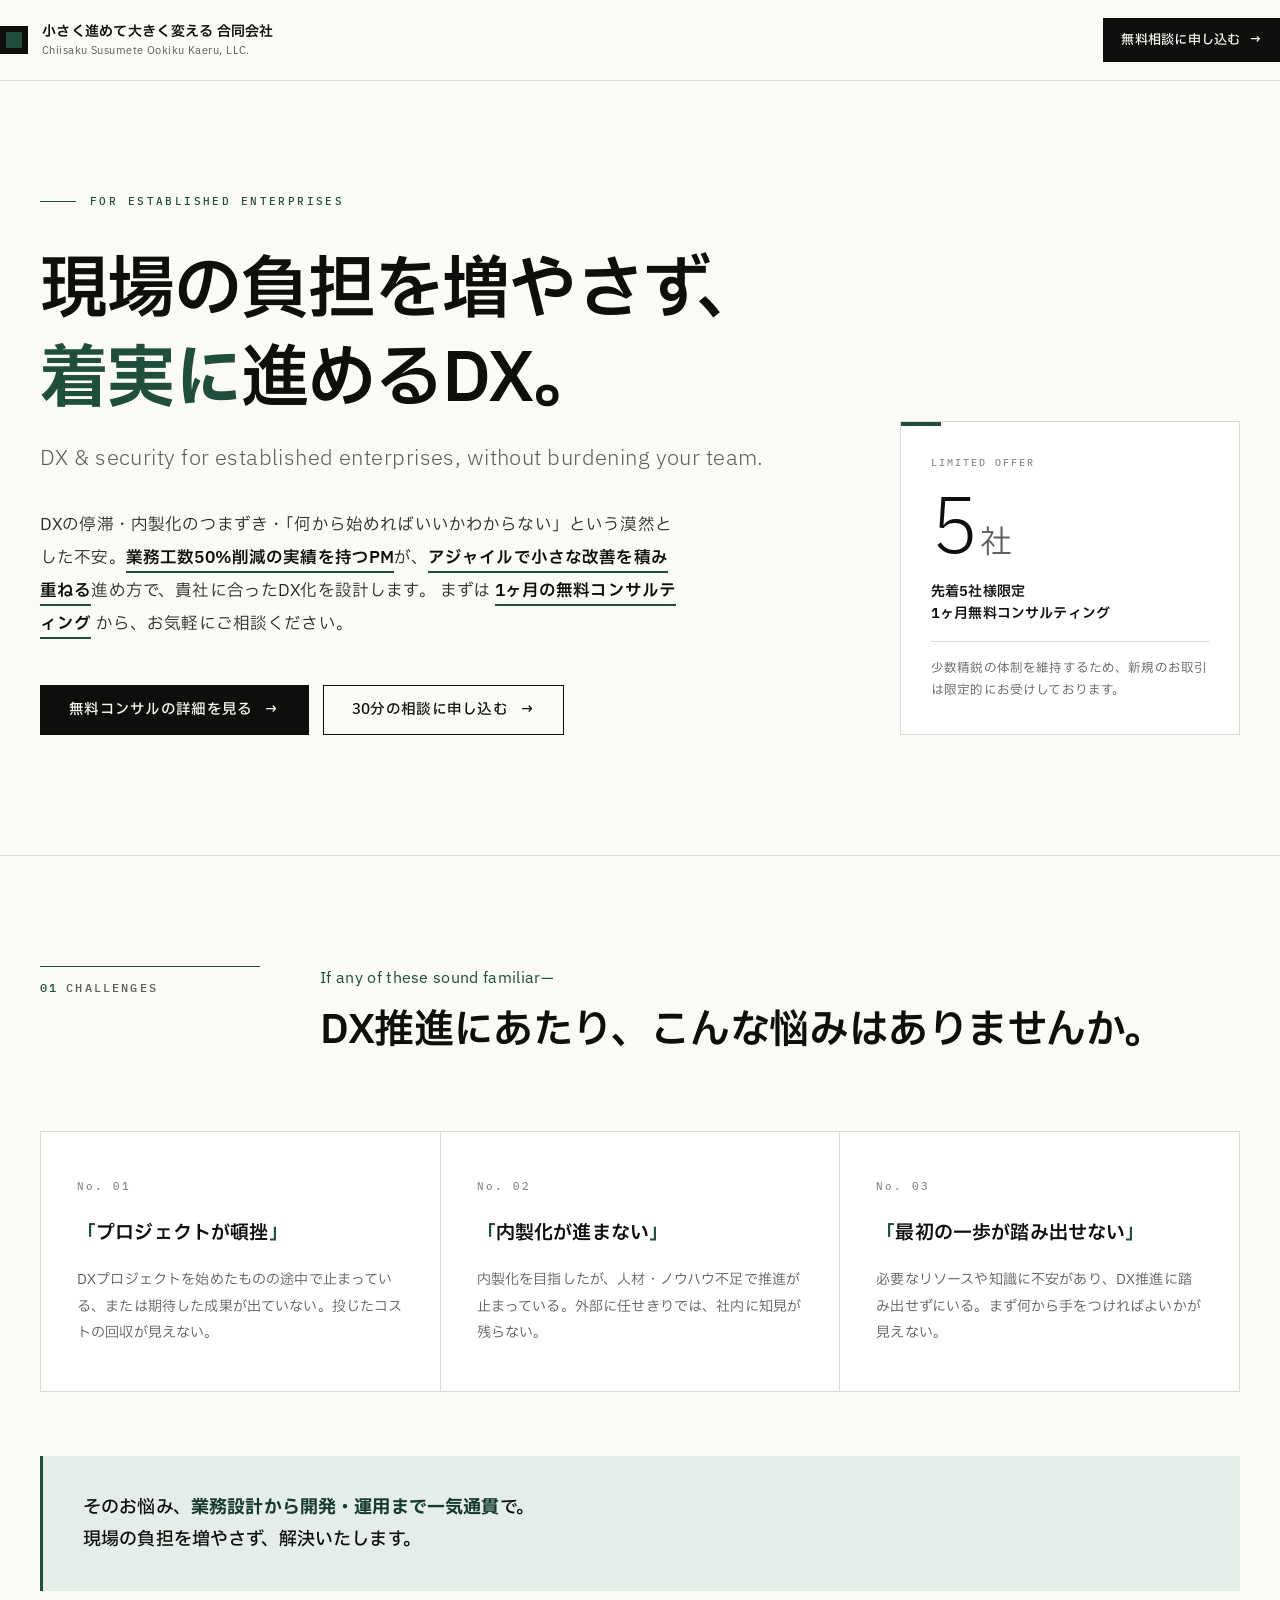
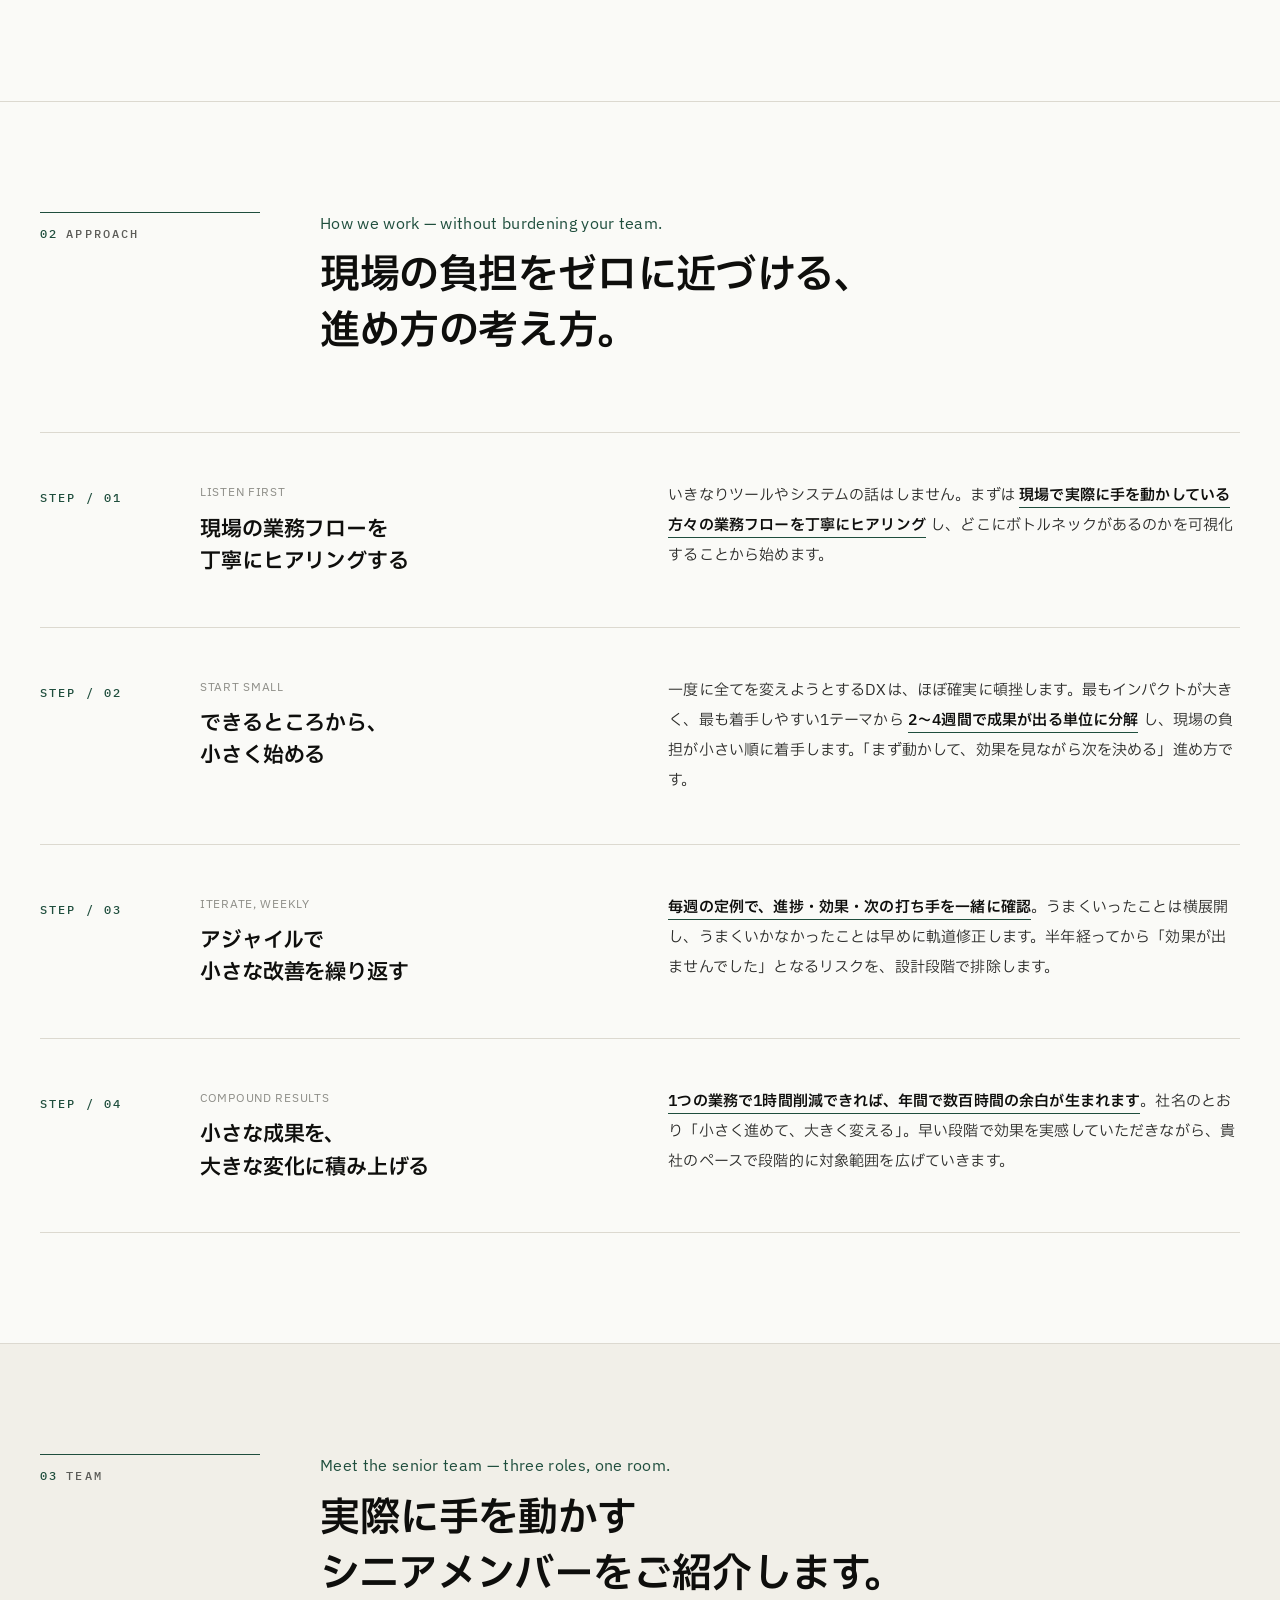
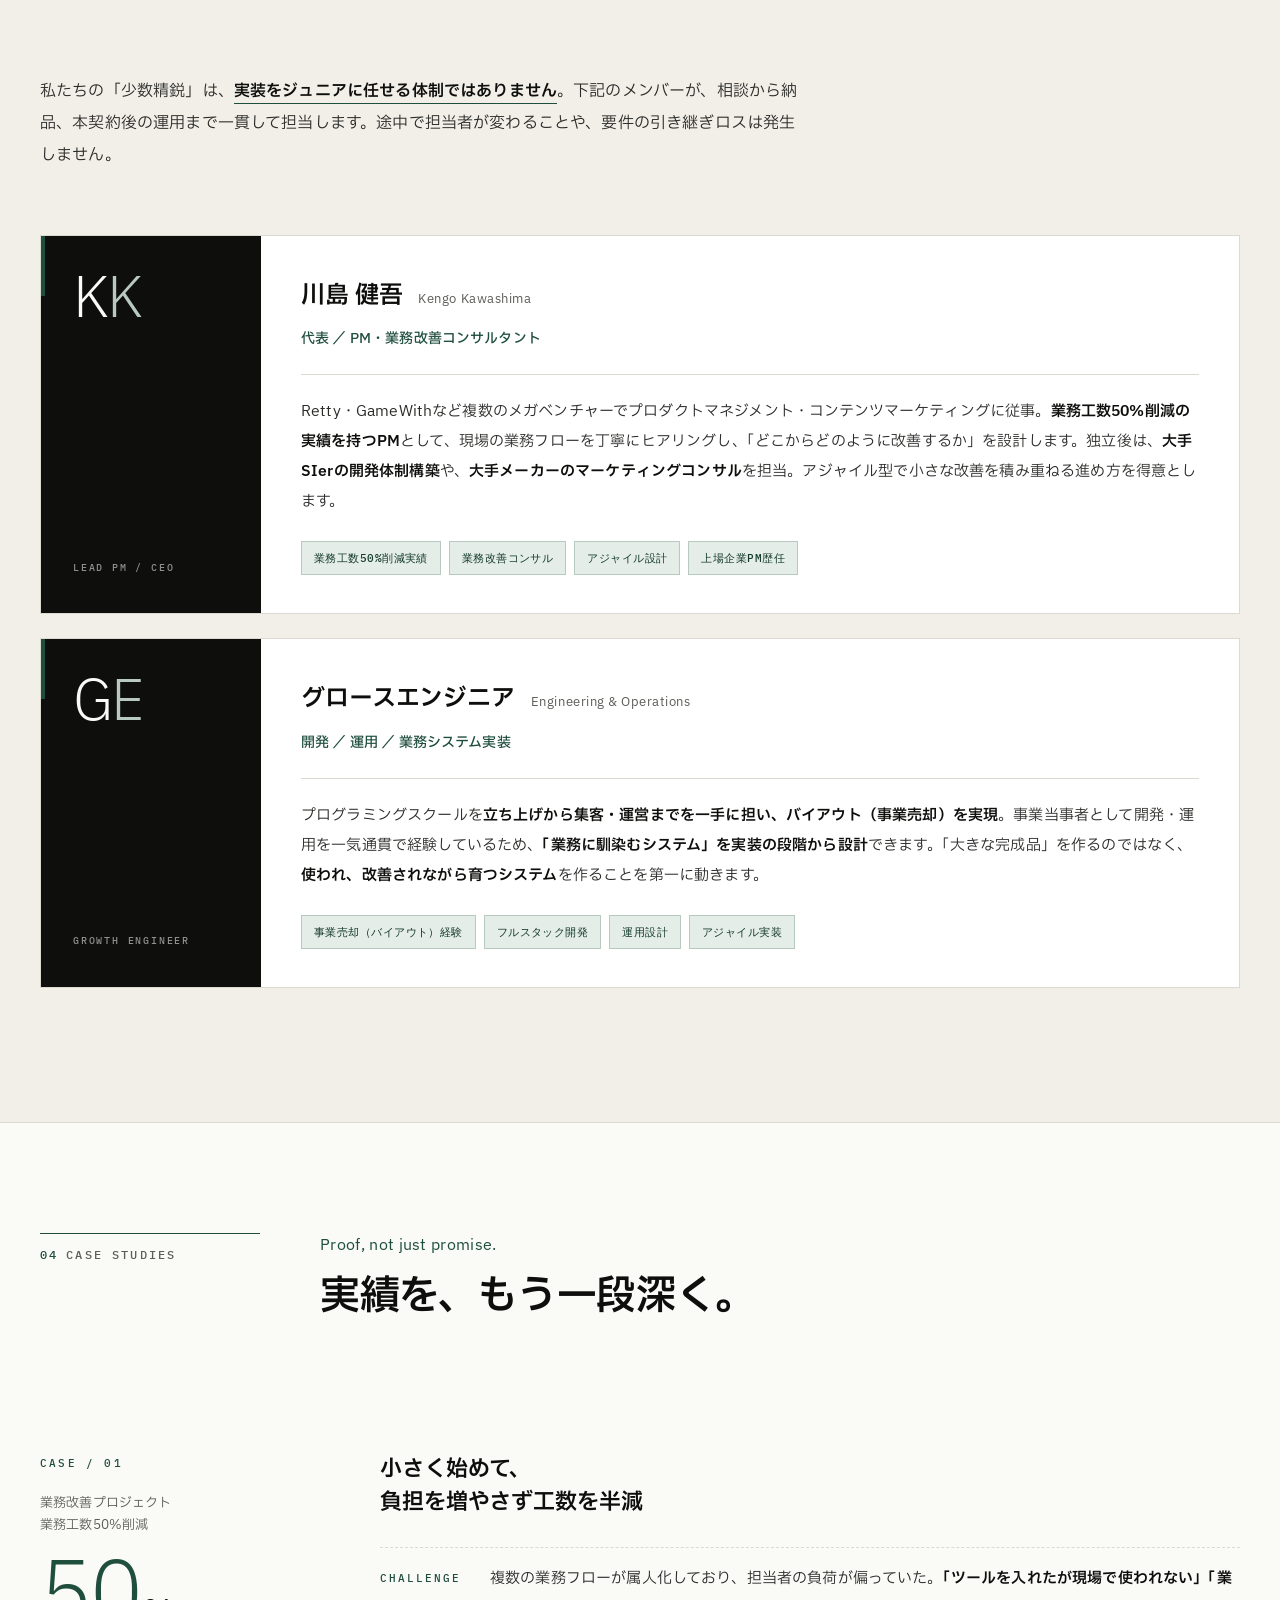
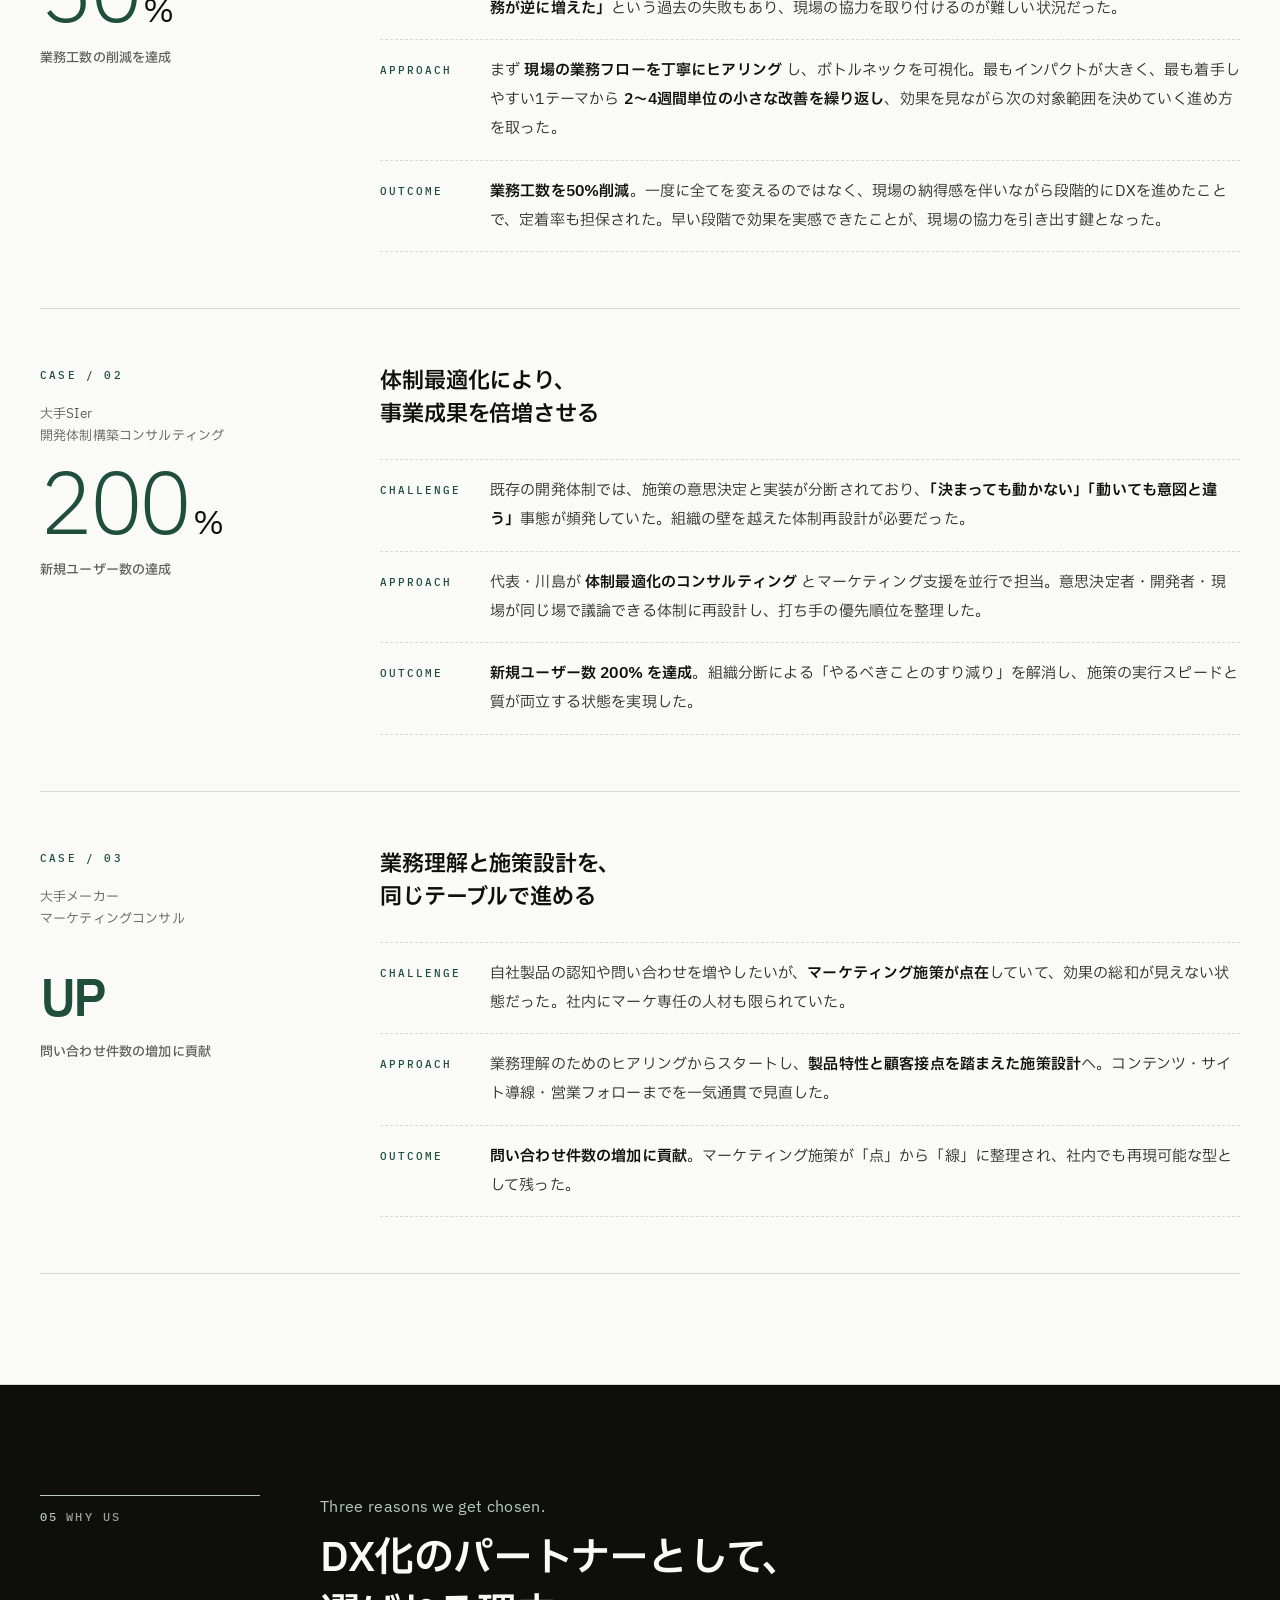
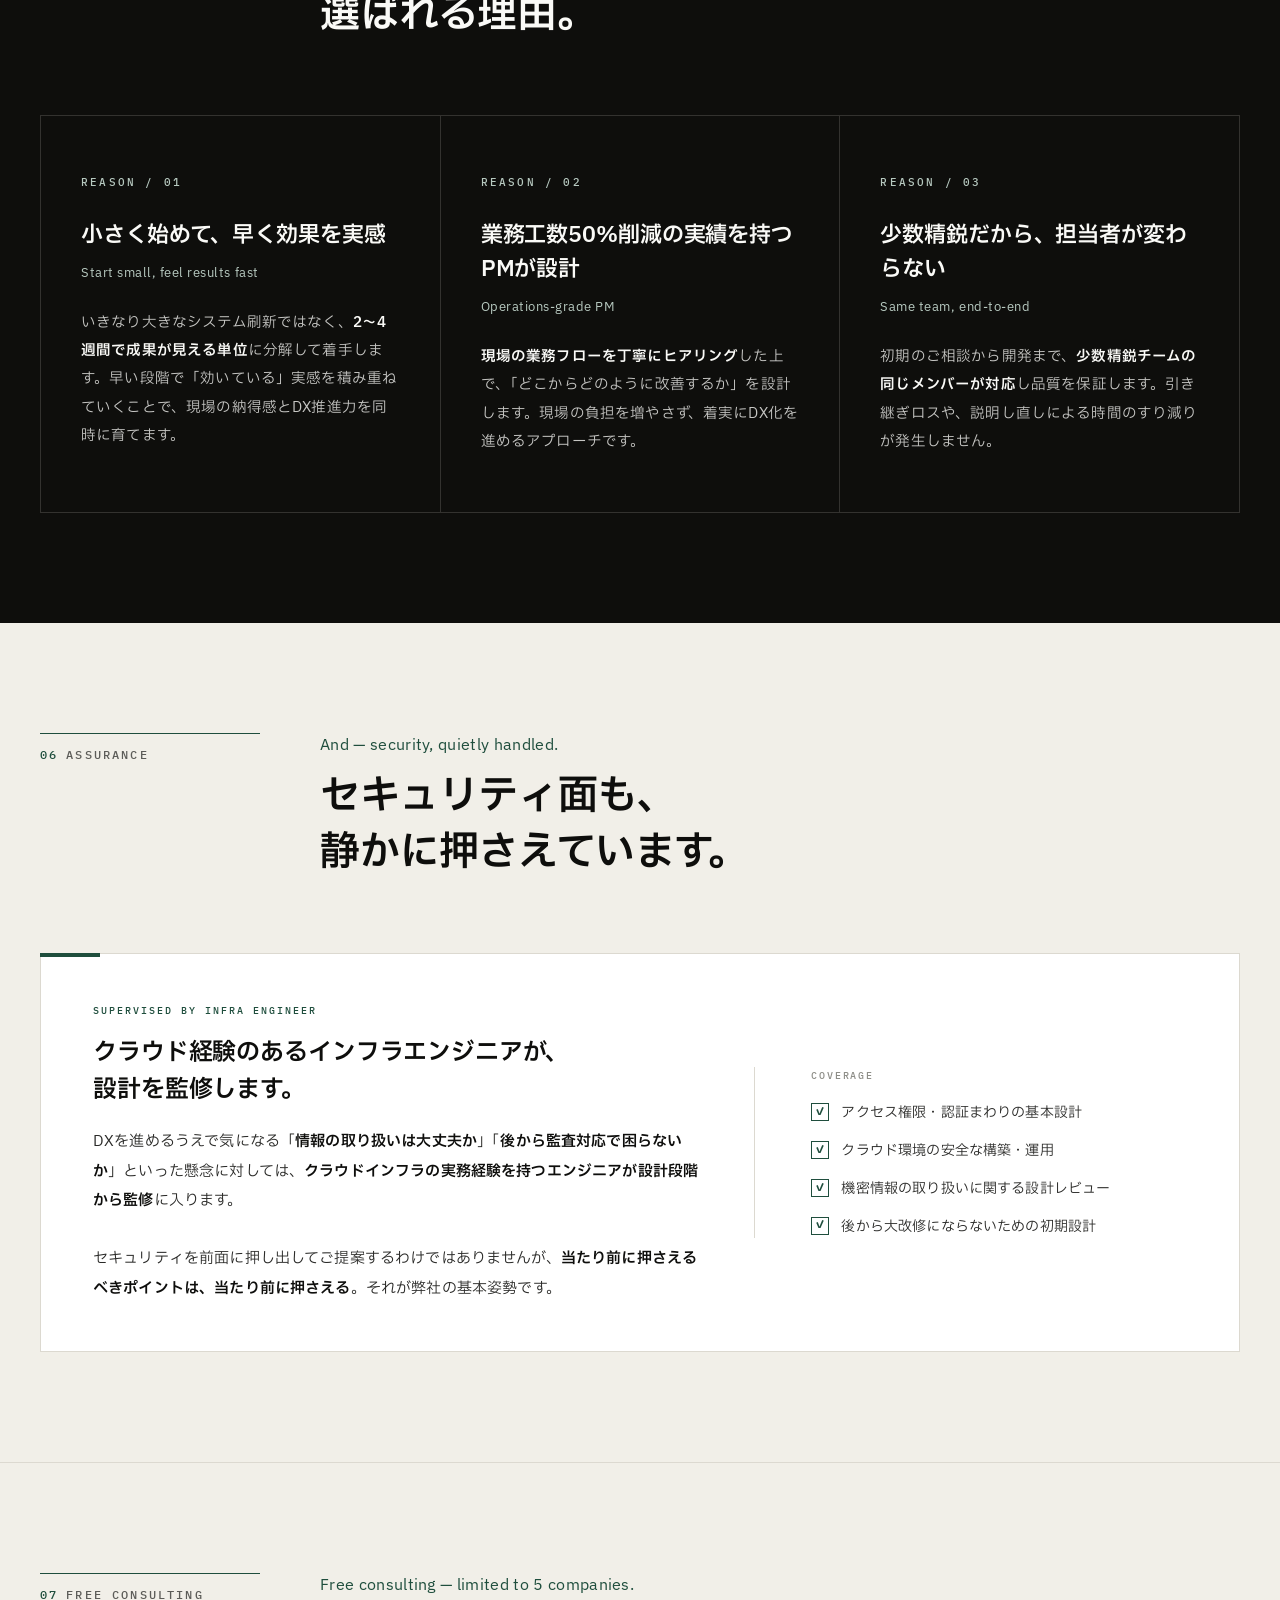
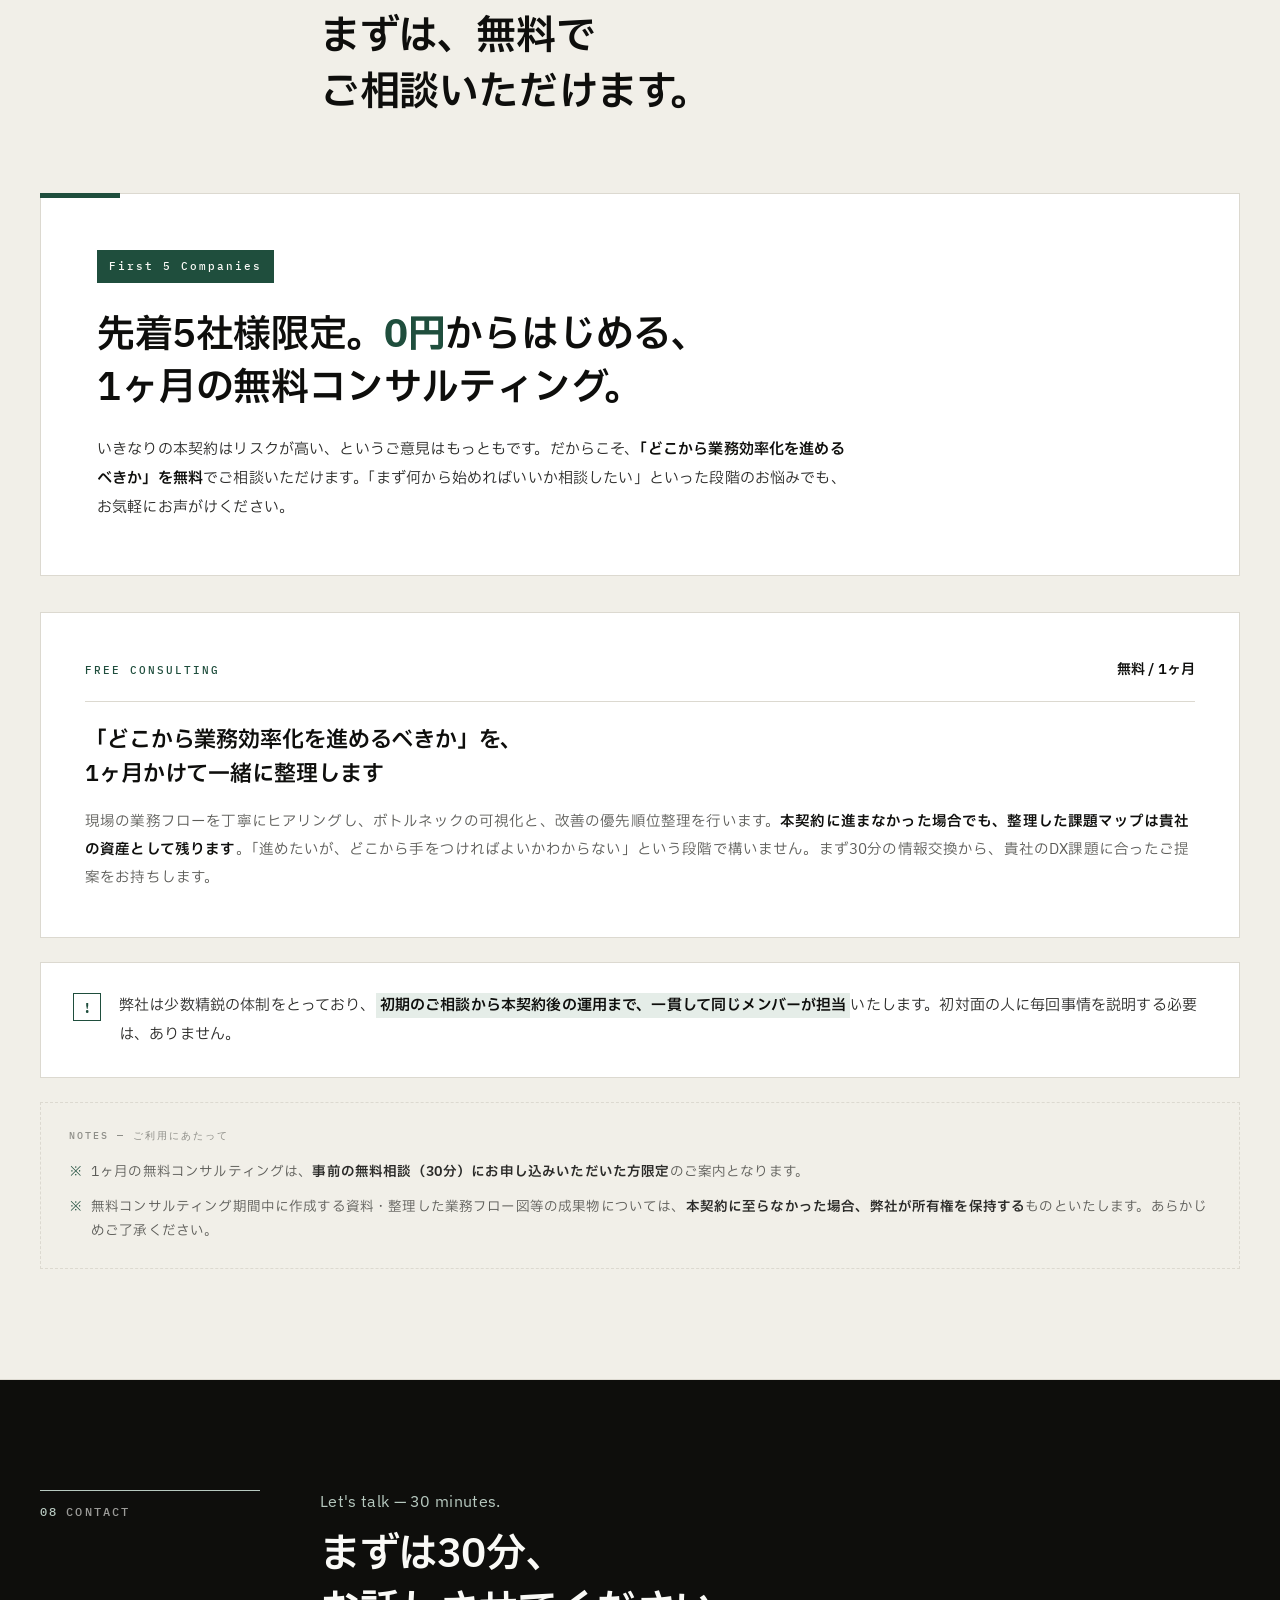
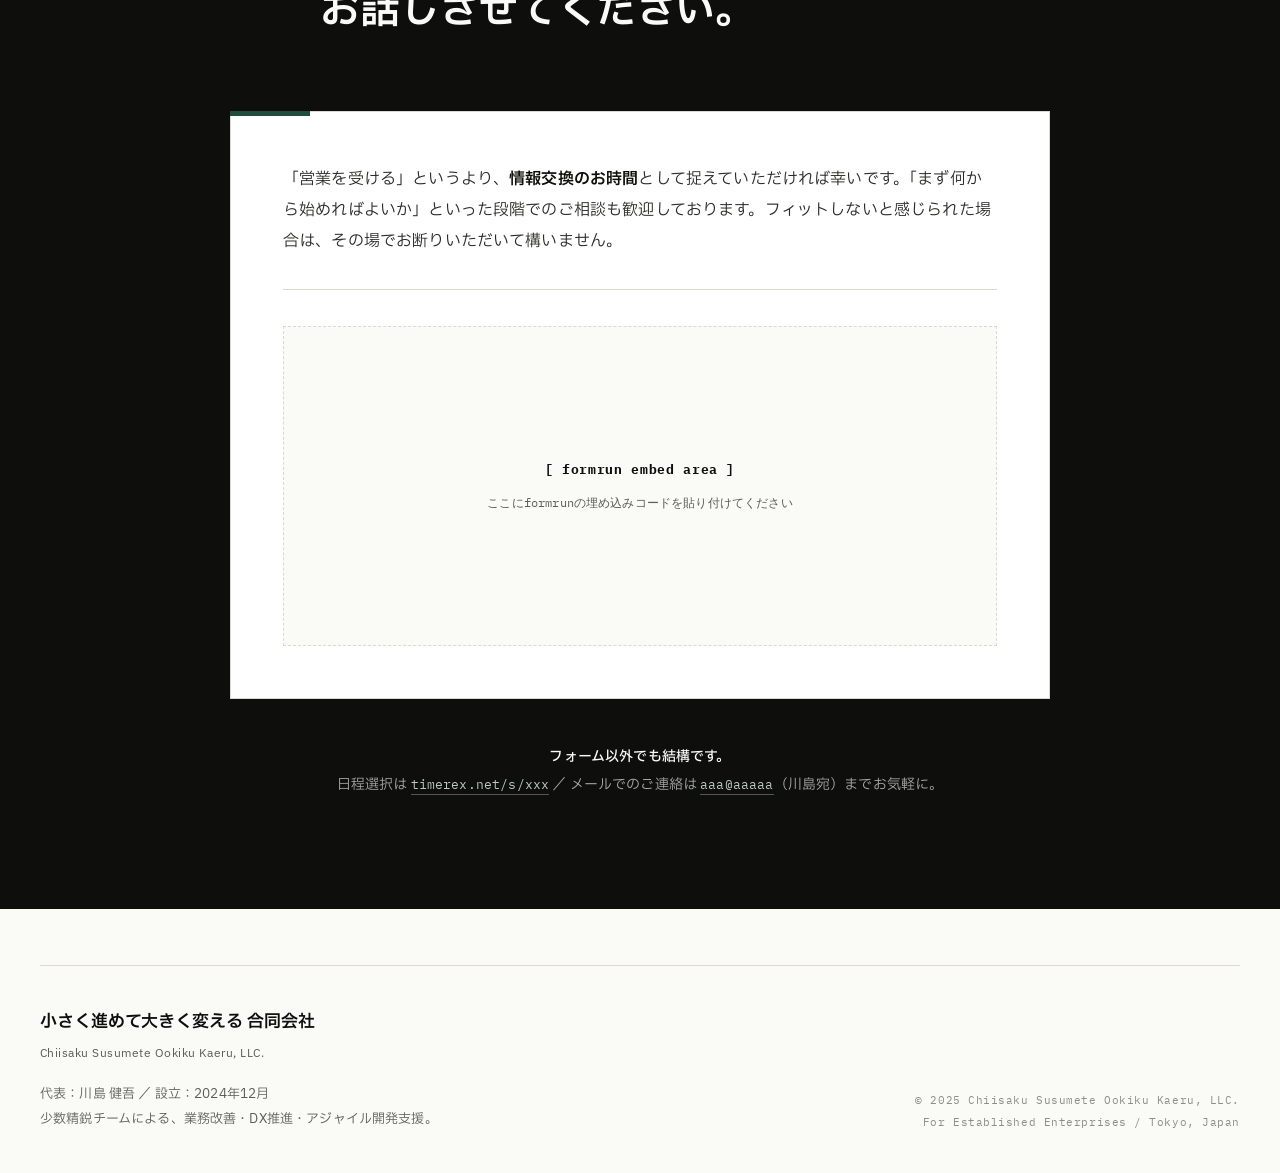
==== lp/dx/index.html @ ebb2f51b "LPとトップページ" ====
<!DOCTYPE html>
<html lang="ja">
<head>
<meta charset="UTF-8">
<meta name="viewport" content="width=device-width, initial-scale=1.0">
<title>段階的に進めるDXのご提案 | 小さく進めて大きく変える合同会社</title>
<meta name="description" content="業務工数50%削減の実績を持つPMが、現場の負担を増やさずDX推進を設計します。アジャイル型の小さな改善を積み重ねるアプローチで、無理なく効果を実感。先着5社限定で1ヶ月の無料コンサルティングをご提供。">
<meta name="robots" content="noindex, nofollow">

<link rel="preconnect" href="https://fonts.googleapis.com">
<link rel="preconnect" href="https://fonts.gstatic.com" crossorigin>
<link href="https://fonts.googleapis.com/css2?family=IBM+Plex+Mono:wght@400;500&family=IBM+Plex+Sans+JP:wght@300;400;500;600;700&family=IBM+Plex+Sans:wght@300;400;500;600;700&display=swap" rel="stylesheet">

<style>
  :root {
    --bg: #FAFAF7;
    --bg-soft: #F1EFE8;
    --bg-card: #FFFFFF;
    --ink: #0E0E0C;
    --ink-2: #2A2A28;
    --ink-3: #5C5C58;
    --ink-4: #8E8E88;
    --rule: #DCD9D0;
    --rule-soft: #EAE7DE;
    --accent: #1F4E3D;
    --accent-deep: #133A2C;
    --accent-soft: #E5EDE8;
    --accent-line: #B7C9C0;
    --max-w: 1280px;
  }

  * { box-sizing: border-box; margin: 0; padding: 0; }
  html { scroll-behavior: smooth; }
  ::selection { background: var(--accent); color: var(--bg); }

  body {
    font-family: "IBM Plex Sans JP", "IBM Plex Sans", -apple-system, BlinkMacSystemFont, sans-serif;
    background: var(--bg);
    color: var(--ink);
    line-height: 1.85;
    font-size: 15.5px;
    font-weight: 400;
    -webkit-font-smoothing: antialiased;
    -moz-osx-font-smoothing: grayscale;
    overflow-x: hidden;
    letter-spacing: 0.01em;
  }

  .container {
    max-width: var(--max-w);
    margin: 0 auto;
    padding: 0 40px;
  }
  @media (max-width: 720px) {
    .container { padding: 0 22px; }
  }

  /* ============ TOPBAR ============ */
  .topbar {
    border-bottom: 1px solid var(--rule);
    position: sticky;
    top: 0;
    z-index: 100;
    backdrop-filter: saturate(1.4) blur(8px);
    background: rgba(250, 250, 247, 0.92);
  }
  .topbar-inner {
    display: flex;
    justify-content: space-between;
    align-items: center;
    padding: 18px 0;
    gap: 24px;
  }
  .brand { display: flex; align-items: center; gap: 14px; }
  .brand-mark {
    width: 28px; height: 28px;
    background: var(--ink);
    position: relative;
    flex-shrink: 0;
  }
  .brand-mark::after {
    content: ""; position: absolute; inset: 6px;
    background: var(--accent);
  }
  .brand-name {
    font-weight: 600; font-size: 14px;
    letter-spacing: 0.02em; line-height: 1.3;
  }
  .brand-name .en {
    display: block;
    font-family: "IBM Plex Sans", sans-serif;
    font-size: 11px; font-weight: 400;
    color: var(--ink-3);
    letter-spacing: 0.04em;
    margin-top: 2px;
  }
  .topbar-cta {
    display: inline-flex; align-items: center; gap: 8px;
    background: var(--ink); color: var(--bg);
    padding: 10px 18px;
    text-decoration: none;
    font-size: 13px; font-weight: 500;
    letter-spacing: 0.02em;
    transition: background 0.2s;
  }
  .topbar-cta:hover { background: var(--accent); }
  @media (max-width: 640px) {
    .topbar-cta { padding: 8px 14px; font-size: 12px; }
  }

  /* ============ HERO ============ */
  .hero {
    padding: 110px 0 120px;
    border-bottom: 1px solid var(--rule);
  }
  .hero-grid {
    display: grid;
    grid-template-columns: 1fr 340px;
    gap: 80px;
    align-items: end;
  }
  .hero-eyebrow {
    font-family: "IBM Plex Mono", monospace;
    font-size: 11px;
    letter-spacing: 0.22em;
    color: var(--accent);
    text-transform: uppercase;
    margin-bottom: 36px;
    display: flex; align-items: center; gap: 14px;
    font-weight: 500;
  }
  .hero-eyebrow::before {
    content: ""; width: 36px; height: 1px;
    background: var(--accent);
  }
  .hero-title {
    font-weight: 600;
    font-size: clamp(34px, 5.4vw, 68px);
    line-height: 1.3;
    letter-spacing: -0.015em;
    margin-bottom: 36px;
    color: var(--ink);
  }
  .hero-title .accent {
    color: var(--accent);
    font-weight: 700;
  }
  .hero-title .sub-en {
    display: block;
    font-family: "IBM Plex Sans", sans-serif;
    font-weight: 300;
    font-size: 0.32em;
    color: var(--ink-3);
    letter-spacing: 0.02em;
    margin-top: 18px;
    line-height: 1.4;
  }
  .hero-lead {
    font-size: 16.5px;
    line-height: 2;
    max-width: 640px;
    color: var(--ink-2);
    margin-bottom: 44px;
  }
  .hero-lead strong {
    font-weight: 600;
    color: var(--ink);
    border-bottom: 2px solid var(--accent);
    padding-bottom: 1px;
  }

  .hero-aside {
    border: 1px solid var(--rule);
    background: var(--bg-card);
    padding: 32px 30px;
    position: relative;
  }
  .hero-aside::before {
    content: ""; position: absolute;
    top: 0; left: 0;
    width: 40px; height: 4px;
    background: var(--accent);
  }
  .hero-aside-label {
    font-family: "IBM Plex Mono", monospace;
    font-size: 10px;
    letter-spacing: 0.2em;
    text-transform: uppercase;
    color: var(--ink-4);
    margin-bottom: 18px;
    font-weight: 500;
  }
  .hero-aside-num {
    font-size: 76px;
    line-height: 1;
    font-weight: 300;
    color: var(--ink);
    letter-spacing: -0.04em;
    margin-bottom: 6px;
  }
  .hero-aside-num .unit {
    font-size: 32px;
    color: var(--ink-3);
    margin-left: 4px;
    font-weight: 400;
  }
  .hero-aside-headline {
    font-size: 14px;
    font-weight: 600;
    line-height: 1.6;
    margin-top: 14px;
  }
  .hero-aside-desc {
    font-size: 12.5px;
    color: var(--ink-3);
    line-height: 1.75;
    border-top: 1px solid var(--rule);
    padding-top: 16px;
    margin-top: 16px;
  }

  .hero-cta-row {
    display: flex; gap: 14px; flex-wrap: wrap;
  }

  /* ============ BUTTONS ============ */
  .btn {
    display: inline-flex; align-items: center; gap: 12px;
    padding: 17px 28px;
    font-family: inherit;
    font-weight: 500; font-size: 14.5px;
    text-decoration: none;
    transition: all 0.25s cubic-bezier(0.4, 0, 0.2, 1);
    cursor: pointer;
    letter-spacing: 0.02em;
    border: 1px solid transparent;
    line-height: 1;
  }
  .btn-primary {
    background: var(--ink); color: var(--bg); border-color: var(--ink);
  }
  .btn-primary:hover {
    background: var(--accent); border-color: var(--accent);
  }
  .btn-secondary {
    background: transparent; color: var(--ink); border-color: var(--ink);
  }
  .btn-secondary:hover {
    background: var(--ink); color: var(--bg);
  }
  .btn .arrow {
    transition: transform 0.25s;
    display: inline-block;
    line-height: 1;
  }
  .btn:hover .arrow { transform: translateX(3px); }

  /* ============ SECTION ============ */
  section {
    padding: 110px 0;
    border-bottom: 1px solid var(--rule);
  }
  @media (max-width: 720px) {
    section { padding: 72px 0; }
    .hero { padding: 72px 0 84px; }
  }

  .section-header {
    margin-bottom: 72px;
    display: grid;
    grid-template-columns: 220px 1fr;
    gap: 60px;
    align-items: start;
  }
  .section-num {
    font-family: "IBM Plex Mono", monospace;
    font-size: 12px;
    font-weight: 500;
    color: var(--accent);
    letter-spacing: 0.18em;
    text-transform: uppercase;
    padding-top: 10px;
    border-top: 1px solid var(--accent);
    width: 100%;
  }
  .section-num-label {
    color: var(--ink-3);
    margin-left: 8px;
  }
  .section-title {
    font-weight: 600;
    font-size: clamp(26px, 3.4vw, 40px);
    line-height: 1.4;
    letter-spacing: -0.01em;
    color: var(--ink);
  }
  .section-title .en {
    display: block;
    font-family: "IBM Plex Sans", sans-serif;
    font-weight: 400;
    color: var(--accent);
    font-size: 0.4em;
    margin-bottom: 14px;
    letter-spacing: 0.02em;
  }
  @media (max-width: 880px) {
    .section-header { grid-template-columns: 1fr; gap: 20px; }
  }

  /* ============ PROBLEMS ============ */
  .problems-grid {
    display: grid;
    grid-template-columns: repeat(3, 1fr);
    gap: 0;
    border-top: 1px solid var(--rule);
    border-left: 1px solid var(--rule);
  }
  .problem-card {
    padding: 44px 36px;
    border-right: 1px solid var(--rule);
    border-bottom: 1px solid var(--rule);
    background: var(--bg-card);
    transition: background 0.3s;
  }
  .problem-card:hover { background: var(--bg-soft); }
  .problem-num {
    font-family: "IBM Plex Mono", monospace;
    font-size: 11px;
    color: var(--ink-4);
    letter-spacing: 0.18em;
    margin-bottom: 22px;
    font-weight: 500;
  }
  .problem-headline {
    font-size: 19px;
    font-weight: 600;
    line-height: 1.65;
    margin-bottom: 18px;
  }
  .problem-headline::before {
    content: "「"; color: var(--accent);
  }
  .problem-headline::after {
    content: "」"; color: var(--accent);
  }
  .problem-desc {
    font-size: 14px;
    color: var(--ink-3);
    line-height: 1.9;
  }
  .problems-conclusion {
    margin-top: 64px;
    padding: 36px 40px;
    background: var(--accent-soft);
    border-left: 3px solid var(--accent);
    font-size: 18px;
    font-weight: 500;
    line-height: 1.75;
    color: var(--ink);
  }
  .problems-conclusion strong {
    color: var(--accent-deep);
    font-weight: 700;
  }
  @media (max-width: 720px) {
    .problems-grid { grid-template-columns: 1fr; }
    .problems-conclusion { padding: 28px 24px; font-size: 16px; }
  }

  /* ============ MEMBERS ============ */
  .members { background: var(--bg-soft); }
  .members-intro {
    max-width: 760px;
    margin-bottom: 64px;
    font-size: 16px;
    line-height: 2;
    color: var(--ink-2);
  }
  .members-intro strong {
    font-weight: 600;
    color: var(--ink);
    border-bottom: 1.5px solid var(--accent);
  }

  .member {
    background: var(--bg-card);
    border: 1px solid var(--rule);
    margin-bottom: 24px;
    display: grid;
    grid-template-columns: 220px 1fr;
    transition: border-color 0.3s;
  }
  .member:hover { border-color: var(--accent); }
  .member-aside {
    background: var(--ink);
    color: var(--bg);
    padding: 36px 32px;
    display: flex;
    flex-direction: column;
    justify-content: space-between;
    position: relative;
  }
  .member-aside::before {
    content: ""; position: absolute;
    top: 0; left: 0;
    width: 4px; height: 60px;
    background: var(--accent);
  }
  .member-initials {
    font-size: 56px;
    font-weight: 300;
    line-height: 1;
    letter-spacing: -0.04em;
    color: var(--bg);
    margin-bottom: 24px;
  }
  .member-initials .accent { color: var(--accent-line); }
  .member-position {
    font-family: "IBM Plex Mono", monospace;
    font-size: 10px;
    letter-spacing: 0.18em;
    text-transform: uppercase;
    color: rgba(250, 250, 247, 0.55);
    margin-top: auto;
    font-weight: 500;
  }

  .member-body {
    padding: 38px 40px;
  }
  .member-name-row {
    display: flex;
    align-items: baseline;
    gap: 16px;
    flex-wrap: wrap;
    margin-bottom: 8px;
  }
  .member-name {
    font-size: 24px;
    font-weight: 600;
    letter-spacing: -0.005em;
  }
  .member-name-en {
    font-family: "IBM Plex Sans", sans-serif;
    font-size: 13px;
    color: var(--ink-3);
    font-weight: 400;
    letter-spacing: 0.04em;
  }
  .member-role {
    font-size: 14px;
    color: var(--accent);
    font-weight: 500;
    margin-bottom: 22px;
    padding-bottom: 22px;
    border-bottom: 1px solid var(--rule);
  }
  .member-bio {
    font-size: 15px;
    line-height: 2;
    color: var(--ink-2);
    margin-bottom: 24px;
  }
  .member-bio strong {
    font-weight: 600;
    color: var(--ink);
  }
  .member-tags {
    display: flex;
    flex-wrap: wrap;
    gap: 8px;
  }
  .member-tag {
    font-family: "IBM Plex Mono", monospace;
    font-size: 11px;
    letter-spacing: 0.04em;
    color: var(--accent-deep);
    background: var(--accent-soft);
    padding: 6px 12px;
    border: 1px solid var(--accent-line);
    font-weight: 500;
  }
  @media (max-width: 880px) {
    .member { grid-template-columns: 1fr; }
    .member-aside {
      padding: 28px 30px;
      flex-direction: row;
      justify-content: space-between;
      align-items: flex-end;
    }
    .member-aside::before { width: 60px; height: 4px; }
    .member-initials { margin-bottom: 0; font-size: 44px; }
    .member-position { margin-top: 0; }
    .member-body { padding: 32px 28px; }
  }

  /* ============ APPROACH (process steps) ============ */
  .approach-list {
    border-top: 1px solid var(--rule);
  }
  .approach-step {
    display: grid;
    grid-template-columns: 100px 1fr 1.4fr;
    gap: 60px;
    padding: 48px 0;
    border-bottom: 1px solid var(--rule);
    align-items: start;
  }
  .approach-num {
    font-family: "IBM Plex Mono", monospace;
    font-size: 12px;
    color: var(--accent);
    letter-spacing: 0.18em;
    font-weight: 500;
    padding-top: 6px;
  }
  .approach-title {
    font-size: 21px;
    font-weight: 600;
    line-height: 1.55;
    letter-spacing: -0.005em;
  }
  .approach-title-en {
    display: block;
    font-family: "IBM Plex Sans", sans-serif;
    font-weight: 400;
    font-size: 12px;
    color: var(--ink-4);
    margin-bottom: 10px;
    letter-spacing: 0.06em;
    text-transform: uppercase;
  }
  .approach-body {
    font-size: 15px;
    line-height: 2;
    color: var(--ink-2);
  }
  .approach-body strong {
    font-weight: 600;
    color: var(--ink);
    border-bottom: 1.5px solid var(--accent);
  }
  @media (max-width: 880px) {
    .approach-step {
      grid-template-columns: 1fr;
      gap: 16px;
      padding: 36px 0;
    }
  }

  /* ============ CASES ============ */
  .case {
    display: grid;
    grid-template-columns: 280px 1fr;
    gap: 60px;
    padding: 56px 0;
    border-bottom: 1px solid var(--rule);
    align-items: start;
  }
  .case:first-of-type { border-top: 1px solid var(--rule); }
  .case-aside { position: sticky; top: 100px; }
  .case-num {
    font-family: "IBM Plex Mono", monospace;
    font-size: 11px;
    letter-spacing: 0.2em;
    color: var(--accent);
    margin-bottom: 18px;
    font-weight: 500;
  }
  .case-client {
    font-size: 13px;
    color: var(--ink-3);
    margin-bottom: 18px;
    line-height: 1.7;
  }
  .case-headline-num {
    font-size: 84px;
    line-height: 1;
    font-weight: 300;
    color: var(--accent);
    letter-spacing: -0.04em;
    margin-bottom: 8px;
  }
  .case-headline-num .unit {
    font-size: 32px;
    color: var(--ink);
    margin-left: 4px;
    font-weight: 400;
  }
  .case-headline-label {
    font-size: 13px;
    color: var(--ink-3);
    font-weight: 500;
  }
  .case-title {
    font-size: 22px;
    font-weight: 600;
    line-height: 1.5;
    margin-bottom: 28px;
    color: var(--ink);
    letter-spacing: -0.005em;
  }
  .case-step {
    display: grid;
    grid-template-columns: 90px 1fr;
    gap: 20px;
    padding: 16px 0;
    border-top: 1px dashed var(--rule);
  }
  .case-step:last-child { border-bottom: 1px dashed var(--rule); }
  .case-step-label {
    font-family: "IBM Plex Mono", monospace;
    font-size: 11px;
    letter-spacing: 0.18em;
    text-transform: uppercase;
    color: var(--accent);
    font-weight: 500;
    padding-top: 4px;
  }
  .case-step-content {
    font-size: 15px;
    line-height: 1.95;
    color: var(--ink-2);
  }
  .case-step-content strong {
    font-weight: 600;
    color: var(--ink);
  }
  @media (max-width: 880px) {
    .case {
      grid-template-columns: 1fr;
      gap: 28px;
      padding: 44px 0;
    }
    .case-aside { position: static; }
    .case-headline-num { font-size: 64px; }
    .case-step { grid-template-columns: 1fr; gap: 4px; }
  }

  /* ============ REASONS ============ */
  .reasons {
    background: var(--ink);
    color: var(--bg);
    border-bottom: none;
  }
  .reasons .section-num { color: var(--accent-line); border-top-color: var(--accent-line); }
  .reasons .section-num-label { color: rgba(250, 250, 247, 0.6); }
  .reasons .section-title { color: var(--bg); }
  .reasons .section-title .en { color: var(--accent-line); }

  .reasons-grid {
    display: grid;
    grid-template-columns: repeat(3, 1fr);
    gap: 0;
    border-top: 1px solid rgba(220, 217, 208, 0.18);
    border-left: 1px solid rgba(220, 217, 208, 0.18);
  }
  .reason-card {
    padding: 56px 40px;
    border-right: 1px solid rgba(220, 217, 208, 0.18);
    border-bottom: 1px solid rgba(220, 217, 208, 0.18);
    transition: background 0.3s;
  }
  .reason-card:hover { background: rgba(220, 217, 208, 0.04); }
  .reason-num {
    font-family: "IBM Plex Mono", monospace;
    font-size: 11px;
    letter-spacing: 0.2em;
    color: var(--accent-line);
    margin-bottom: 26px;
    font-weight: 500;
  }
  .reason-title {
    font-size: 22px;
    font-weight: 600;
    line-height: 1.55;
    margin-bottom: 8px;
    color: var(--bg);
    letter-spacing: -0.005em;
  }
  .reason-title-en {
    font-family: "IBM Plex Sans", sans-serif;
    font-size: 13px;
    color: var(--accent-line);
    font-weight: 400;
    margin-bottom: 24px;
    letter-spacing: 0.04em;
  }
  .reason-body {
    font-size: 14.5px;
    line-height: 1.95;
    color: rgba(250, 250, 247, 0.78);
  }
  .reason-body strong {
    color: var(--bg);
    font-weight: 600;
  }
  @media (max-width: 960px) {
    .reasons-grid { grid-template-columns: 1fr; }
    .reason-card { padding: 40px 28px; }
  }

  /* ============ ASSURANCE (補強要素) ============ */
  .assurance {
    background: var(--bg-soft);
  }
  .assurance-card {
    background: var(--bg-card);
    border: 1px solid var(--rule);
    padding: 48px 52px;
    display: grid;
    grid-template-columns: 1.4fr 1fr;
    gap: 56px;
    align-items: center;
    position: relative;
  }
  .assurance-card::before {
    content: ""; position: absolute;
    top: -1px; left: -1px;
    width: 60px; height: 4px;
    background: var(--accent);
  }
  .assurance-eyebrow {
    font-family: "IBM Plex Mono", monospace;
    font-size: 10px;
    letter-spacing: 0.2em;
    text-transform: uppercase;
    color: var(--accent);
    font-weight: 500;
    margin-bottom: 14px;
  }
  .assurance-title {
    font-size: 24px;
    font-weight: 600;
    line-height: 1.55;
    letter-spacing: -0.005em;
    margin-bottom: 18px;
  }
  .assurance-body {
    font-size: 15px;
    line-height: 1.95;
    color: var(--ink-2);
  }
  .assurance-body strong {
    font-weight: 600;
    color: var(--ink);
  }
  .assurance-aside {
    border-left: 1px solid var(--rule);
    padding-left: 56px;
  }
  .assurance-aside-label {
    font-family: "IBM Plex Mono", monospace;
    font-size: 10px;
    letter-spacing: 0.18em;
    text-transform: uppercase;
    color: var(--ink-4);
    margin-bottom: 16px;
    font-weight: 500;
  }
  .assurance-aside-list {
    list-style: none;
    display: flex;
    flex-direction: column;
    gap: 14px;
  }
  .assurance-aside-list li {
    display: flex;
    align-items: flex-start;
    gap: 12px;
    font-size: 14px;
    line-height: 1.7;
    color: var(--ink-2);
  }
  .assurance-check {
    flex-shrink: 0;
    width: 18px;
    height: 18px;
    border: 1.5px solid var(--accent);
    color: var(--accent);
    display: flex;
    align-items: center;
    justify-content: center;
    margin-top: 2px;
    font-size: 11px;
    font-weight: 700;
  }
  @media (max-width: 880px) {
    .assurance-card {
      grid-template-columns: 1fr;
      gap: 32px;
      padding: 36px 28px;
    }
    .assurance-aside {
      border-left: none;
      border-top: 1px solid var(--rule);
      padding-left: 0;
      padding-top: 28px;
    }
  }

  /* ============ OFFER ============ */
  .offer { background: var(--bg-soft); }
  .offer-banner {
    background: var(--bg-card);
    border: 1px solid var(--rule);
    padding: 56px 56px 52px;
    margin-bottom: 36px;
    position: relative;
  }
  .offer-banner::before {
    content: ""; position: absolute;
    top: -1px; left: -1px;
    width: 80px; height: 5px;
    background: var(--accent);
  }
  .offer-tag {
    display: inline-flex; align-items: center; gap: 8px;
    background: var(--accent); color: var(--bg);
    font-family: "IBM Plex Mono", monospace;
    font-size: 11px;
    letter-spacing: 0.18em;
    padding: 6px 12px;
    margin-bottom: 26px;
    font-weight: 500;
  }
  .offer-title {
    font-size: clamp(26px, 3.6vw, 38px);
    font-weight: 600;
    line-height: 1.4;
    margin-bottom: 20px;
    letter-spacing: -0.01em;
  }
  .offer-title .accent {
    color: var(--accent);
    font-weight: 700;
  }
  .offer-sub {
    font-size: 15px;
    color: var(--ink-2);
    line-height: 1.95;
    max-width: 760px;
  }
  .offer-sub strong { font-weight: 600; color: var(--ink); }

  .offer-single {
    background: var(--bg-card);
    border: 1px solid var(--rule);
    padding: 44px 44px;
    margin-bottom: 24px;
    transition: border-color 0.3s;
  }
  .offer-single:hover { border-color: var(--accent); }
  .offer-single-header {
    display: flex;
    justify-content: space-between;
    align-items: baseline;
    margin-bottom: 22px;
    padding-bottom: 18px;
    border-bottom: 1px solid var(--rule);
    flex-wrap: wrap;
    gap: 12px;
  }
  .offer-single-label {
    font-family: "IBM Plex Mono", monospace;
    font-size: 11px;
    letter-spacing: 0.18em;
    text-transform: uppercase;
    color: var(--accent);
    font-weight: 500;
  }
  .offer-single-price {
    font-size: 14px;
    font-weight: 600;
    color: var(--ink);
  }
  .offer-single-title {
    font-size: 22px;
    font-weight: 600;
    line-height: 1.55;
    margin-bottom: 16px;
    letter-spacing: -0.005em;
  }
  .offer-single-desc {
    font-size: 14.5px;
    color: var(--ink-3);
    line-height: 1.95;
  }
  .offer-single-desc strong {
    font-weight: 600;
    color: var(--ink);
  }

  @media (max-width: 720px) {
    .offer-banner { padding: 36px 26px; }
    .offer-single { padding: 32px 26px; }
  }

  .offer-promise {
    background: var(--bg-card);
    border: 1px solid var(--rule);
    padding: 28px 32px;
    font-size: 15px;
    line-height: 1.95;
    color: var(--ink-2);
    display: flex;
    gap: 18px;
    align-items: flex-start;
  }
  .offer-promise-icon {
    flex-shrink: 0;
    width: 28px; height: 28px;
    border: 1.5px solid var(--accent);
    color: var(--accent);
    display: flex; align-items: center; justify-content: center;
    font-family: "IBM Plex Mono", monospace;
    font-size: 14px;
    font-weight: 600;
    margin-top: 2px;
  }
  .offer-promise strong {
    font-weight: 600;
    color: var(--ink);
    background: var(--accent-soft);
    padding: 1px 4px;
  }

  /* ============ OFFER NOTES ============ */
  .offer-notes {
    margin-top: 24px;
    padding: 24px 28px;
    background: transparent;
    border: 1px dashed var(--rule);
  }
  .offer-notes-label {
    font-family: "IBM Plex Mono", monospace;
    font-size: 10px;
    letter-spacing: 0.2em;
    text-transform: uppercase;
    color: var(--ink-4);
    margin-bottom: 14px;
    font-weight: 500;
  }
  .offer-notes-list {
    list-style: none;
    padding: 0; margin: 0;
    display: flex;
    flex-direction: column;
    gap: 10px;
  }
  .offer-notes-list li {
    font-size: 13.5px;
    line-height: 1.85;
    color: var(--ink-3);
    padding-left: 22px;
    position: relative;
  }
  .offer-notes-list li::before {
    content: "※";
    position: absolute;
    left: 0; top: 0;
    color: var(--accent);
    font-weight: 600;
  }
  .offer-notes-list strong {
    font-weight: 600;
    color: var(--ink-2);
  }

  /* ============ FORM ============ */
  .form-section {
    background: var(--ink);
    color: var(--bg);
    border-bottom: none;
  }
  .form-section .section-num { color: var(--accent-line); border-top-color: var(--accent-line); }
  .form-section .section-num-label { color: rgba(250, 250, 247, 0.6); }
  .form-section .section-title { color: var(--bg); }
  .form-section .section-title .en { color: var(--accent-line); }

  .form-wrap {
    background: var(--bg-card);
    color: var(--ink);
    padding: 52px;
    border: 1px solid var(--rule);
    max-width: 820px;
    margin: 0 auto;
    position: relative;
  }
  .form-wrap::before {
    content: ""; position: absolute;
    top: -1px; left: -1px;
    width: 80px; height: 5px;
    background: var(--accent);
  }
  .form-intro {
    font-size: 16px;
    line-height: 1.95;
    margin-bottom: 36px;
    padding-bottom: 32px;
    border-bottom: 1px solid var(--rule);
    color: var(--ink-2);
  }
  .form-intro strong {
    font-weight: 600;
    color: var(--ink);
  }
  .formrun-placeholder {
    min-height: 320px;
    border: 1.5px dashed var(--rule);
    background: var(--bg);
    display: flex; align-items: center; justify-content: center;
    flex-direction: column; gap: 10px;
    color: var(--ink-3);
    font-family: "IBM Plex Mono", monospace;
    font-size: 12px;
    text-align: center;
    padding: 40px;
  }
  .formrun-placeholder strong {
    color: var(--ink);
    font-size: 13px;
    letter-spacing: 0.05em;
  }
  @media (max-width: 720px) {
    .form-wrap { padding: 32px 22px; }
  }

  .alt-contact {
    margin-top: 44px;
    text-align: center;
    color: rgba(250, 250, 247, 0.65);
    font-size: 14px;
    line-height: 2;
    max-width: 820px;
    margin-left: auto; margin-right: auto;
  }
  .alt-contact a {
    color: var(--accent-line);
    text-decoration: none;
    font-family: "IBM Plex Mono", monospace;
    font-size: 13px;
    border-bottom: 1px solid rgba(183, 201, 192, 0.4);
    padding-bottom: 1px;
    transition: border-color 0.2s;
  }
  .alt-contact a:hover { border-bottom-color: var(--accent-line); }
  .alt-contact strong {
    color: var(--bg);
    font-weight: 500;
  }

  /* ============ FOOTER ============ */
  footer {
    background: var(--bg);
    padding: 56px 0 40px;
  }
  .footer-grid {
    display: grid;
    grid-template-columns: 1fr 1fr;
    gap: 40px;
    align-items: end;
    border-top: 1px solid var(--rule);
    padding-top: 40px;
  }
  .footer-brand-name {
    font-size: 17px;
    font-weight: 600;
    margin-bottom: 4px;
    letter-spacing: -0.005em;
  }
  .footer-brand-en {
    font-family: "IBM Plex Sans", sans-serif;
    font-size: 12px;
    color: var(--ink-3);
    margin-bottom: 18px;
    letter-spacing: 0.04em;
  }
  .footer-info {
    font-size: 13px;
    color: var(--ink-3);
    line-height: 1.95;
  }
  .footer-meta {
    font-family: "IBM Plex Mono", monospace;
    font-size: 11px;
    color: var(--ink-4);
    letter-spacing: 0.05em;
    line-height: 2;
    text-align: right;
  }
  @media (max-width: 720px) {
    .footer-grid { grid-template-columns: 1fr; gap: 28px; }
    .footer-meta { text-align: left; }
  }

  /* ============ SCROLL REVEAL ============ */
  .reveal {
    opacity: 0;
    transform: translateY(20px);
    transition: opacity 0.85s cubic-bezier(0.4, 0, 0.2, 1), transform 0.85s cubic-bezier(0.4, 0, 0.2, 1);
  }
  .reveal.in { opacity: 1; transform: translateY(0); }

  @media (max-width: 880px) {
    .hero-grid { grid-template-columns: 1fr; gap: 44px; }
  }

  @media (prefers-reduced-motion: reduce) {
    *, *::before, *::after {
      animation-duration: 0.01ms !important;
      transition-duration: 0.01ms !important;
    }
    .reveal { opacity: 1; transform: none; }
  }
</style>
</head>
<body>

<!-- ===== TOPBAR ===== -->
<header class="topbar">
  <div class="container topbar-inner">
    <a href="/" class="brand" style="text-decoration:none;color:inherit;">
      <div class="brand-mark"></div>
      <div class="brand-name">
        小さく進めて大きく変える 合同会社
        <span class="en">Chiisaku Susumete Ookiku Kaeru, LLC.</span>
      </div>
    </a>
    <a href="#contact" class="topbar-cta">
      無料相談に申し込む
      <span class="arrow">→</span>
    </a>
  </div>
</header>

<main>

<!-- ===== HERO ===== -->
<section class="hero">
  <div class="container">
    <div class="hero-grid">
      <div>
        <div class="hero-eyebrow reveal">For Established Enterprises</div>
        <h1 class="hero-title reveal">
          現場の負担を増やさず、<br>
          <span class="accent">着実に</span>進めるDX。
          <span class="sub-en">DX & security for established enterprises, without burdening your team.</span>
        </h1>
        <p class="hero-lead reveal">
          DXの停滞・内製化のつまずき・「何から始めればいいかわからない」という漠然とした不安。<strong>業務工数50%削減の実績を持つPM</strong>が、<strong>アジャイルで小さな改善を積み重ねる</strong>進め方で、貴社に合ったDX化を設計します。
          まずは <strong>1ヶ月の無料コンサルティング</strong> から、お気軽にご相談ください。
        </p>
        <div class="hero-cta-row reveal">
          <a href="#offer" class="btn btn-primary">
            無料コンサルの詳細を見る
            <span class="arrow">→</span>
          </a>
          <a href="#contact" class="btn btn-secondary">
            30分の相談に申し込む
            <span class="arrow">→</span>
          </a>
        </div>
      </div>
      <aside class="hero-aside reveal">
        <div class="hero-aside-label">Limited Offer</div>
        <div class="hero-aside-num">5<span class="unit">社</span></div>
        <div class="hero-aside-headline">先着5社様限定<br>1ヶ月無料コンサルティング</div>
        <div class="hero-aside-desc">
          少数精鋭の体制を維持するため、新規のお取引は限定的にお受けしております。
        </div>
      </aside>
    </div>
  </div>
</section>

<!-- ===== PROBLEMS ===== -->
<section>
  <div class="container">
    <div class="section-header">
      <div class="section-num">01<span class="section-num-label">Challenges</span></div>
      <h2 class="section-title">
        <span class="en">If any of these sound familiar—</span>
        DX推進にあたり、こんな悩みはありませんか。
      </h2>
    </div>

    <div class="problems-grid reveal">
      <div class="problem-card">
        <div class="problem-num">No. 01</div>
        <h3 class="problem-headline">プロジェクトが頓挫</h3>
        <p class="problem-desc">DXプロジェクトを始めたものの途中で止まっている、または期待した成果が出ていない。投じたコストの回収が見えない。</p>
      </div>
      <div class="problem-card">
        <div class="problem-num">No. 02</div>
        <h3 class="problem-headline">内製化が進まない</h3>
        <p class="problem-desc">内製化を目指したが、人材・ノウハウ不足で推進が止まっている。外部に任せきりでは、社内に知見が残らない。</p>
      </div>
      <div class="problem-card">
        <div class="problem-num">No. 03</div>
        <h3 class="problem-headline">最初の一歩が踏み出せない</h3>
        <p class="problem-desc">必要なリソースや知識に不安があり、DX推進に踏み出せずにいる。まず何から手をつければよいかが見えない。</p>
      </div>
    </div>

    <div class="problems-conclusion reveal">
      そのお悩み、<strong>業務設計から開発・運用まで一気通貫</strong>で。<br>
      現場の負担を増やさず、解決いたします。
    </div>
  </div>
</section>

<!-- ===== APPROACH ===== -->
<section id="approach">
  <div class="container">
    <div class="section-header">
      <div class="section-num">02<span class="section-num-label">Approach</span></div>
      <h2 class="section-title">
        <span class="en">How we work — without burdening your team.</span>
        現場の負担をゼロに近づける、<br>進め方の考え方。
      </h2>
    </div>

    <div class="approach-list">
      <div class="approach-step reveal">
        <div class="approach-num">STEP / 01</div>
        <div>
          <span class="approach-title-en">Listen first</span>
          <h3 class="approach-title">現場の業務フローを<br>丁寧にヒアリングする</h3>
        </div>
        <div class="approach-body">
          いきなりツールやシステムの話はしません。まずは <strong>現場で実際に手を動かしている方々の業務フローを丁寧にヒアリング</strong> し、どこにボトルネックがあるのかを可視化することから始めます。
        </div>
      </div>

      <div class="approach-step reveal">
        <div class="approach-num">STEP / 02</div>
        <div>
          <span class="approach-title-en">Start small</span>
          <h3 class="approach-title">できるところから、<br>小さく始める</h3>
        </div>
        <div class="approach-body">
          一度に全てを変えようとするDXは、ほぼ確実に頓挫します。最もインパクトが大きく、最も着手しやすい1テーマから <strong>2〜4週間で成果が出る単位に分解</strong> し、現場の負担が小さい順に着手します。「まず動かして、効果を見ながら次を決める」進め方です。
        </div>
      </div>

      <div class="approach-step reveal">
        <div class="approach-num">STEP / 03</div>
        <div>
          <span class="approach-title-en">Iterate, weekly</span>
          <h3 class="approach-title">アジャイルで<br>小さな改善を繰り返す</h3>
        </div>
        <div class="approach-body">
          <strong>毎週の定例で、進捗・効果・次の打ち手を一緒に確認</strong>。うまくいったことは横展開し、うまくいかなかったことは早めに軌道修正します。半年経ってから「効果が出ませんでした」となるリスクを、設計段階で排除します。
        </div>
      </div>

      <div class="approach-step reveal">
        <div class="approach-num">STEP / 04</div>
        <div>
          <span class="approach-title-en">Compound results</span>
          <h3 class="approach-title">小さな成果を、<br>大きな変化に積み上げる</h3>
        </div>
        <div class="approach-body">
          <strong>1つの業務で1時間削減できれば、年間で数百時間の余白が生まれます</strong>。社名のとおり「小さく進めて、大きく変える」。早い段階で効果を実感していただきながら、貴社のペースで段階的に対象範囲を広げていきます。
        </div>
      </div>
    </div>
  </div>
</section>

<!-- ===== MEMBERS ===== -->
<section class="members" id="members">
  <div class="container">
    <div class="section-header">
      <div class="section-num">03<span class="section-num-label">Team</span></div>
      <h2 class="section-title">
        <span class="en">Meet the senior team — three roles, one room.</span>
        実際に手を動かす<br>シニアメンバーをご紹介します。
      </h2>
    </div>

    <p class="members-intro reveal">
      私たちの「少数精鋭」は、<strong>実装をジュニアに任せる体制ではありません</strong>。下記のメンバーが、相談から納品、本契約後の運用まで一貫して担当します。途中で担当者が変わることや、要件の引き継ぎロスは発生しません。
    </p>

    <div class="member reveal">
      <div class="member-aside">
        <div class="member-initials">K<span class="accent">K</span></div>
        <div class="member-position">Lead PM / CEO</div>
      </div>
      <div class="member-body">
        <div class="member-name-row">
          <div class="member-name">川島 健吾</div>
          <div class="member-name-en">Kengo Kawashima</div>
        </div>
        <div class="member-role">代表 ／ PM・業務改善コンサルタント</div>
        <p class="member-bio">
          Retty・GameWithなど複数のメガベンチャーでプロダクトマネジメント・コンテンツマーケティングに従事。<strong>業務工数50%削減の実績を持つPM</strong>として、現場の業務フローを丁寧にヒアリングし、「どこからどのように改善するか」を設計します。独立後は、<strong>大手SIerの開発体制構築</strong>や、<strong>大手メーカーのマーケティングコンサル</strong>を担当。アジャイル型で小さな改善を積み重ねる進め方を得意とします。
        </p>
        <div class="member-tags">
          <span class="member-tag">業務工数50%削減実績</span>
          <span class="member-tag">業務改善コンサル</span>
          <span class="member-tag">アジャイル設計</span>
          <span class="member-tag">上場企業PM歴任</span>
        </div>
      </div>
    </div>

    <div class="member reveal">
      <div class="member-aside">
        <div class="member-initials">G<span class="accent">E</span></div>
        <div class="member-position">Growth Engineer</div>
      </div>
      <div class="member-body">
        <div class="member-name-row">
          <div class="member-name">グロースエンジニア</div>
          <div class="member-name-en">Engineering & Operations</div>
        </div>
        <div class="member-role">開発 ／ 運用 ／ 業務システム実装</div>
        <p class="member-bio">
          プログラミングスクールを<strong>立ち上げから集客・運営までを一手に担い、バイアウト（事業売却）を実現</strong>。事業当事者として開発・運用を一気通貫で経験しているため、<strong>「業務に馴染むシステム」を実装の段階から設計</strong>できます。「大きな完成品」を作るのではなく、<strong>使われ、改善されながら育つシステム</strong>を作ることを第一に動きます。
        </p>
        <div class="member-tags">
          <span class="member-tag">事業売却（バイアウト）経験</span>
          <span class="member-tag">フルスタック開発</span>
          <span class="member-tag">運用設計</span>
          <span class="member-tag">アジャイル実装</span>
        </div>
      </div>
    </div>
  </div>
</section>

<!-- ===== CASES ===== -->
<section id="cases">
  <div class="container">
    <div class="section-header">
      <div class="section-num">04<span class="section-num-label">Case Studies</span></div>
      <h2 class="section-title">
        <span class="en">Proof, not just promise.</span>
        実績を、もう一段深く。
      </h2>
    </div>

    <div class="case reveal">
      <div class="case-aside">
        <div class="case-num">CASE / 01</div>
        <div class="case-client">業務改善プロジェクト<br>業務工数50%削減</div>
        <div class="case-headline-num">50<span class="unit">%</span></div>
        <div class="case-headline-label">業務工数の削減を達成</div>
      </div>
      <div>
        <h3 class="case-title">小さく始めて、<br>負担を増やさず工数を半減</h3>
        <div class="case-step">
          <div class="case-step-label">Challenge</div>
          <div class="case-step-content">
            複数の業務フローが属人化しており、担当者の負荷が偏っていた。<strong>「ツールを入れたが現場で使われない」「業務が逆に増えた」</strong>という過去の失敗もあり、現場の協力を取り付けるのが難しい状況だった。
          </div>
        </div>
        <div class="case-step">
          <div class="case-step-label">Approach</div>
          <div class="case-step-content">
            まず <strong>現場の業務フローを丁寧にヒアリング</strong> し、ボトルネックを可視化。最もインパクトが大きく、最も着手しやすい1テーマから <strong>2〜4週間単位の小さな改善を繰り返し</strong>、効果を見ながら次の対象範囲を決めていく進め方を取った。
          </div>
        </div>
        <div class="case-step">
          <div class="case-step-label">Outcome</div>
          <div class="case-step-content">
            <strong>業務工数を50%削減</strong>。一度に全てを変えるのではなく、現場の納得感を伴いながら段階的にDXを進めたことで、定着率も担保された。早い段階で効果を実感できたことが、現場の協力を引き出す鍵となった。
          </div>
        </div>
      </div>
    </div>

    <div class="case reveal">
      <div class="case-aside">
        <div class="case-num">CASE / 02</div>
        <div class="case-client">大手SIer<br>開発体制構築コンサルティング</div>
        <div class="case-headline-num">200<span class="unit">%</span></div>
        <div class="case-headline-label">新規ユーザー数の達成</div>
      </div>
      <div>
        <h3 class="case-title">体制最適化により、<br>事業成果を倍増させる</h3>
        <div class="case-step">
          <div class="case-step-label">Challenge</div>
          <div class="case-step-content">
            既存の開発体制では、施策の意思決定と実装が分断されており、<strong>「決まっても動かない」「動いても意図と違う」</strong>事態が頻発していた。組織の壁を越えた体制再設計が必要だった。
          </div>
        </div>
        <div class="case-step">
          <div class="case-step-label">Approach</div>
          <div class="case-step-content">
            代表・川島が <strong>体制最適化のコンサルティング</strong> とマーケティング支援を並行で担当。意思決定者・開発者・現場が同じ場で議論できる体制に再設計し、打ち手の優先順位を整理した。
          </div>
        </div>
        <div class="case-step">
          <div class="case-step-label">Outcome</div>
          <div class="case-step-content">
            <strong>新規ユーザー数 200% を達成</strong>。組織分断による「やるべきことのすり減り」を解消し、施策の実行スピードと質が両立する状態を実現した。
          </div>
        </div>
      </div>
    </div>

    <div class="case reveal">
      <div class="case-aside">
        <div class="case-num">CASE / 03</div>
        <div class="case-client">大手メーカー<br>マーケティングコンサル</div>
        <div class="case-headline-num"><span style="font-size:0.6em;color:var(--accent);font-weight:600;">UP</span></div>
        <div class="case-headline-label">問い合わせ件数の増加に貢献</div>
      </div>
      <div>
        <h3 class="case-title">業務理解と施策設計を、<br>同じテーブルで進める</h3>
        <div class="case-step">
          <div class="case-step-label">Challenge</div>
          <div class="case-step-content">
            自社製品の認知や問い合わせを増やしたいが、<strong>マーケティング施策が点在</strong>していて、効果の総和が見えない状態だった。社内にマーケ専任の人材も限られていた。
          </div>
        </div>
        <div class="case-step">
          <div class="case-step-label">Approach</div>
          <div class="case-step-content">
            業務理解のためのヒアリングからスタートし、<strong>製品特性と顧客接点を踏まえた施策設計</strong>へ。コンテンツ・サイト導線・営業フォローまでを一気通貫で見直した。
          </div>
        </div>
        <div class="case-step">
          <div class="case-step-label">Outcome</div>
          <div class="case-step-content">
            <strong>問い合わせ件数の増加に貢献</strong>。マーケティング施策が「点」から「線」に整理され、社内でも再現可能な型として残った。
          </div>
        </div>
      </div>
    </div>
  </div>
</section>

<!-- ===== REASONS ===== -->
<section class="reasons">
  <div class="container">
    <div class="section-header">
      <div class="section-num">05<span class="section-num-label">Why Us</span></div>
      <h2 class="section-title">
        <span class="en">Three reasons we get chosen.</span>
        DX化のパートナーとして、<br>選ばれる理由。
      </h2>
    </div>

    <div class="reasons-grid reveal">
      <div class="reason-card">
        <div class="reason-num">REASON / 01</div>
        <h3 class="reason-title">小さく始めて、早く効果を実感</h3>
        <div class="reason-title-en">Start small, feel results fast</div>
        <p class="reason-body">
          いきなり大きなシステム刷新ではなく、<strong>2〜4週間で成果が見える単位</strong>に分解して着手します。早い段階で「効いている」実感を積み重ねていくことで、現場の納得感とDX推進力を同時に育てます。
        </p>
      </div>
      <div class="reason-card">
        <div class="reason-num">REASON / 02</div>
        <h3 class="reason-title">業務工数50%削減の実績を持つPMが設計</h3>
        <div class="reason-title-en">Operations-grade PM</div>
        <p class="reason-body">
          <strong>現場の業務フローを丁寧にヒアリング</strong>した上で、「どこからどのように改善するか」を設計します。現場の負担を増やさず、着実にDX化を進めるアプローチです。
        </p>
      </div>
      <div class="reason-card">
        <div class="reason-num">REASON / 03</div>
        <h3 class="reason-title">少数精鋭だから、担当者が変わらない</h3>
        <div class="reason-title-en">Same team, end-to-end</div>
        <p class="reason-body">
          初期のご相談から開発まで、<strong>少数精鋭チームの同じメンバーが対応</strong>し品質を保証します。引き継ぎロスや、説明し直しによる時間のすり減りが発生しません。
        </p>
      </div>
    </div>
  </div>
</section>

<!-- ===== ASSURANCE (おまけ補強：セキュリティ) ===== -->
<section class="assurance">
  <div class="container">
    <div class="section-header">
      <div class="section-num">06<span class="section-num-label">Assurance</span></div>
      <h2 class="section-title">
        <span class="en">And — security, quietly handled.</span>
        セキュリティ面も、<br>静かに押さえています。
      </h2>
    </div>

    <div class="assurance-card reveal">
      <div>
        <div class="assurance-eyebrow">Supervised by Infra Engineer</div>
        <h3 class="assurance-title">クラウド経験のあるインフラエンジニアが、<br>設計を監修します。</h3>
        <p class="assurance-body">
          DXを進めるうえで気になる「<strong>情報の取り扱いは大丈夫か</strong>」「<strong>後から監査対応で困らないか</strong>」といった懸念に対しては、<strong>クラウドインフラの実務経験を持つエンジニアが設計段階から監修</strong>に入ります。<br><br>
          セキュリティを前面に押し出してご提案するわけではありませんが、<strong>当たり前に押さえるべきポイントは、当たり前に押さえる</strong>。それが弊社の基本姿勢です。
        </p>
      </div>
      <div class="assurance-aside">
        <div class="assurance-aside-label">Coverage</div>
        <ul class="assurance-aside-list">
          <li>
            <span class="assurance-check">✓</span>
            <span>アクセス権限・認証まわりの基本設計</span>
          </li>
          <li>
            <span class="assurance-check">✓</span>
            <span>クラウド環境の安全な構築・運用</span>
          </li>
          <li>
            <span class="assurance-check">✓</span>
            <span>機密情報の取り扱いに関する設計レビュー</span>
          </li>
          <li>
            <span class="assurance-check">✓</span>
            <span>後から大改修にならないための初期設計</span>
          </li>
        </ul>
      </div>
    </div>
  </div>
</section>

<!-- ===== OFFER ===== -->
<section class="offer" id="offer">
  <div class="container">
    <div class="section-header">
      <div class="section-num">07<span class="section-num-label">Free Consulting</span></div>
      <h2 class="section-title">
        <span class="en">Free consulting — limited to 5 companies.</span>
        まずは、無料で<br>ご相談いただけます。
      </h2>
    </div>

    <div class="offer-banner reveal">
      <span class="offer-tag">First 5 Companies</span>
      <h3 class="offer-title">
        先着5社様限定。<span class="accent">0円</span>からはじめる、<br>1ヶ月の無料コンサルティング。
      </h3>
      <p class="offer-sub">
        いきなりの本契約はリスクが高い、というご意見はもっともです。だからこそ、<strong>「どこから業務効率化を進めるべきか」を無料</strong>でご相談いただけます。「まず何から始めればいいか相談したい」といった段階のお悩みでも、お気軽にお声がけください。
      </p>
    </div>

    <div class="offer-single reveal">
      <div class="offer-single-header">
        <span class="offer-single-label">Free Consulting</span>
        <span class="offer-single-price">無料 / 1ヶ月</span>
      </div>
      <h4 class="offer-single-title">「どこから業務効率化を進めるべきか」を、<br>1ヶ月かけて一緒に整理します</h4>
      <p class="offer-single-desc">
        現場の業務フローを丁寧にヒアリングし、ボトルネックの可視化と、改善の優先順位整理を行います。<strong>本契約に進まなかった場合でも、整理した課題マップは貴社の資産として残ります</strong>。「進めたいが、どこから手をつければよいかわからない」という段階で構いません。まず30分の情報交換から、貴社のDX課題に合ったご提案をお持ちします。
      </p>
    </div>

    <div class="offer-promise reveal">
      <div class="offer-promise-icon">!</div>
      <div>
        弊社は少数精鋭の体制をとっており、<strong>初期のご相談から本契約後の運用まで、一貫して同じメンバーが担当</strong>いたします。初対面の人に毎回事情を説明する必要は、ありません。
      </div>
    </div>

    <div class="offer-notes reveal">
      <div class="offer-notes-label">Notes — ご利用にあたって</div>
      <ul class="offer-notes-list">
        <li>1ヶ月の無料コンサルティングは、<strong>事前の無料相談（30分）にお申し込みいただいた方限定</strong>のご案内となります。</li>
        <li>無料コンサルティング期間中に作成する資料・整理した業務フロー図等の成果物については、<strong>本契約に至らなかった場合、弊社が所有権を保持する</strong>ものといたします。あらかじめご了承ください。</li>
      </ul>
    </div>
  </div>
</section>

<!-- ===== FORM ===== -->
<section class="form-section" id="contact">
  <div class="container">
    <div class="section-header">
      <div class="section-num">08<span class="section-num-label">Contact</span></div>
      <h2 class="section-title">
        <span class="en">Let's talk — 30 minutes.</span>
        まずは30分、<br>お話しさせてください。
      </h2>
    </div>

    <div class="form-wrap reveal">
      <p class="form-intro">
        「営業を受ける」というより、<strong>情報交換のお時間</strong>として捉えていただければ幸いです。「まず何から始めればよいか」といった段階でのご相談も歓迎しております。フィットしないと感じられた場合は、その場でお断りいただいて構いません。
      </p>

      <!-- FORMRUN_EMBED_START -->
      <!-- ▼ formrunの埋め込みコードをここに貼ってください ▼
           例:
           <div class="formrun-embed" data-formrun-form="@yourForm" data-formrun-redirect="true"></div>
           <script src="https://sdk.form.run/js/v2/formrun.js"></script>
      -->
      <div class="formrun-placeholder">
        <strong>[ formrun embed area ]</strong>
        <span>ここにformrunの埋め込みコードを貼り付けてください</span>
      </div>
      <!-- FORMRUN_EMBED_END -->
    </div>

    <div class="alt-contact">
      <strong>フォーム以外でも結構です。</strong><br>
      日程選択は <a href="https://timerex.net/s/xxx" target="_blank" rel="noopener">timerex.net/s/xxx</a> ／
      メールでのご連絡は <a href="mailto:aaa@aaaaa">aaa@aaaaa</a>（川島宛）までお気軽に。
    </div>
  </div>
</section>

</main>

<!-- ===== FOOTER ===== -->
<footer>
  <div class="container">
    <div class="footer-grid">
      <div>
        <div class="footer-brand-name">小さく進めて大きく変える 合同会社</div>
        <div class="footer-brand-en">Chiisaku Susumete Ookiku Kaeru, LLC.</div>
        <div class="footer-info">
          代表：川島 健吾 ／ 設立：2024年12月<br>
          少数精鋭チームによる、業務改善・DX推進・アジャイル開発支援。
        </div>
      </div>
      <div class="footer-meta">
        © 2025 Chiisaku Susumete Ookiku Kaeru, LLC.<br>
        For Established Enterprises / Tokyo, Japan
      </div>
    </div>
  </div>
</footer>

<script>
  const observer = new IntersectionObserver((entries) => {
    entries.forEach((entry) => {
      if (entry.isIntersecting) {
        entry.target.classList.add('in');
        observer.unobserve(entry.target);
      }
    });
  }, { threshold: 0.12, rootMargin: '0px 0px -8% 0px' });

  document.querySelectorAll('.reveal').forEach(el => observer.observe(el));

  window.addEventListener('load', () => {
    document.querySelectorAll('.hero .reveal').forEach((el, i) => {
      setTimeout(() => el.classList.add('in'), i * 110);
    });
  });
</script>

</body>
</html>
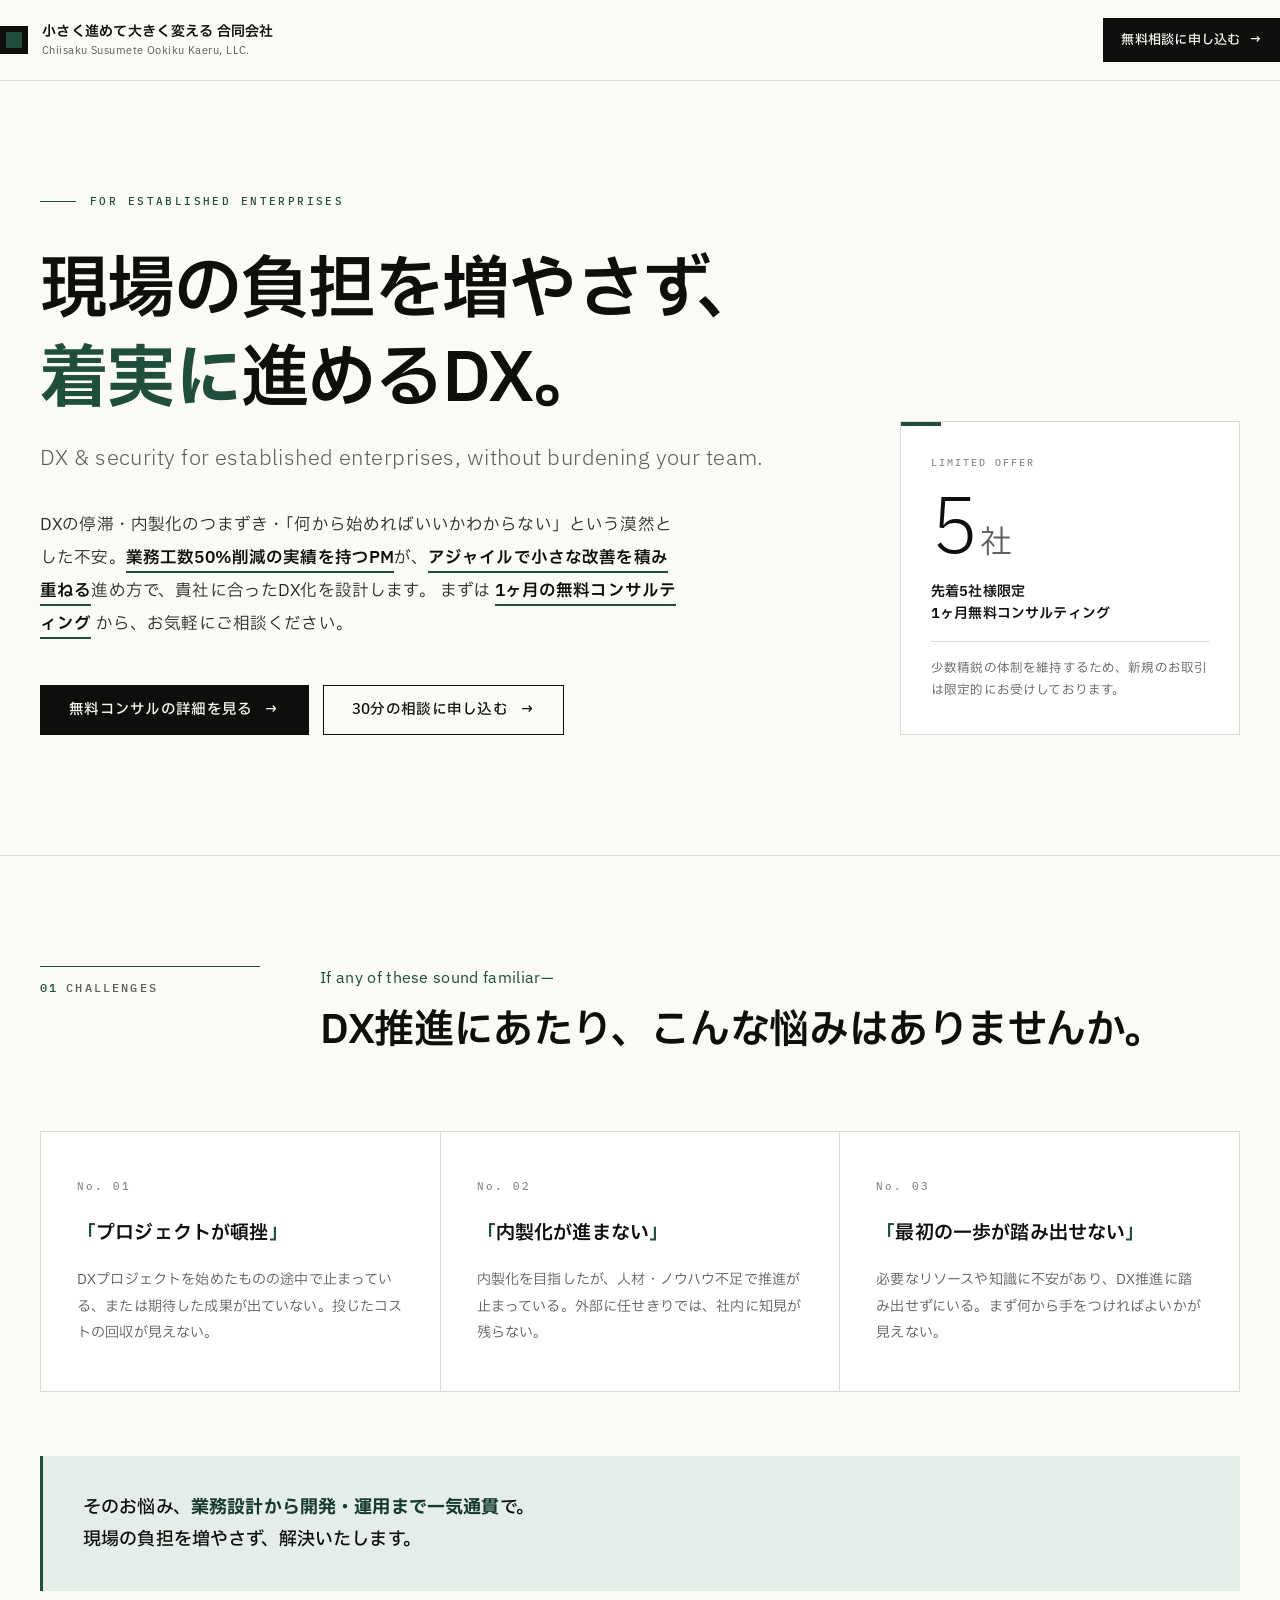
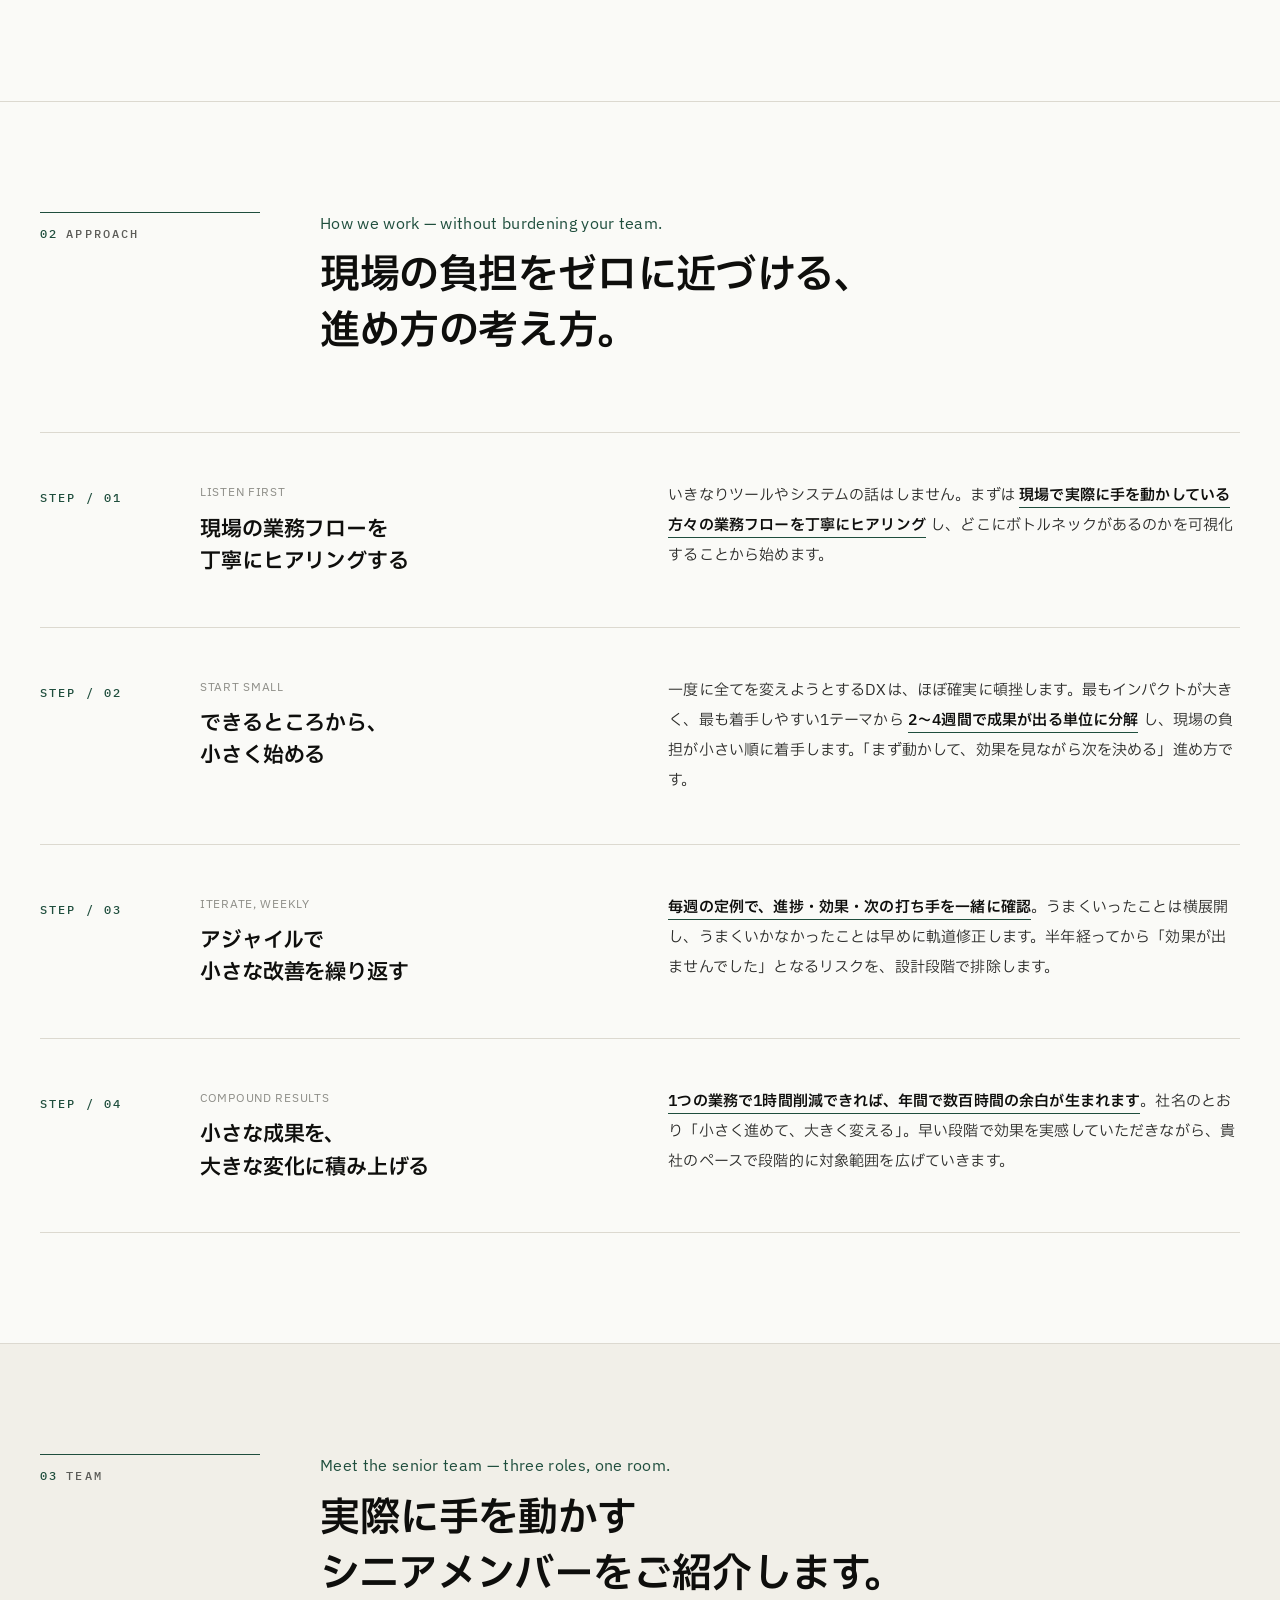
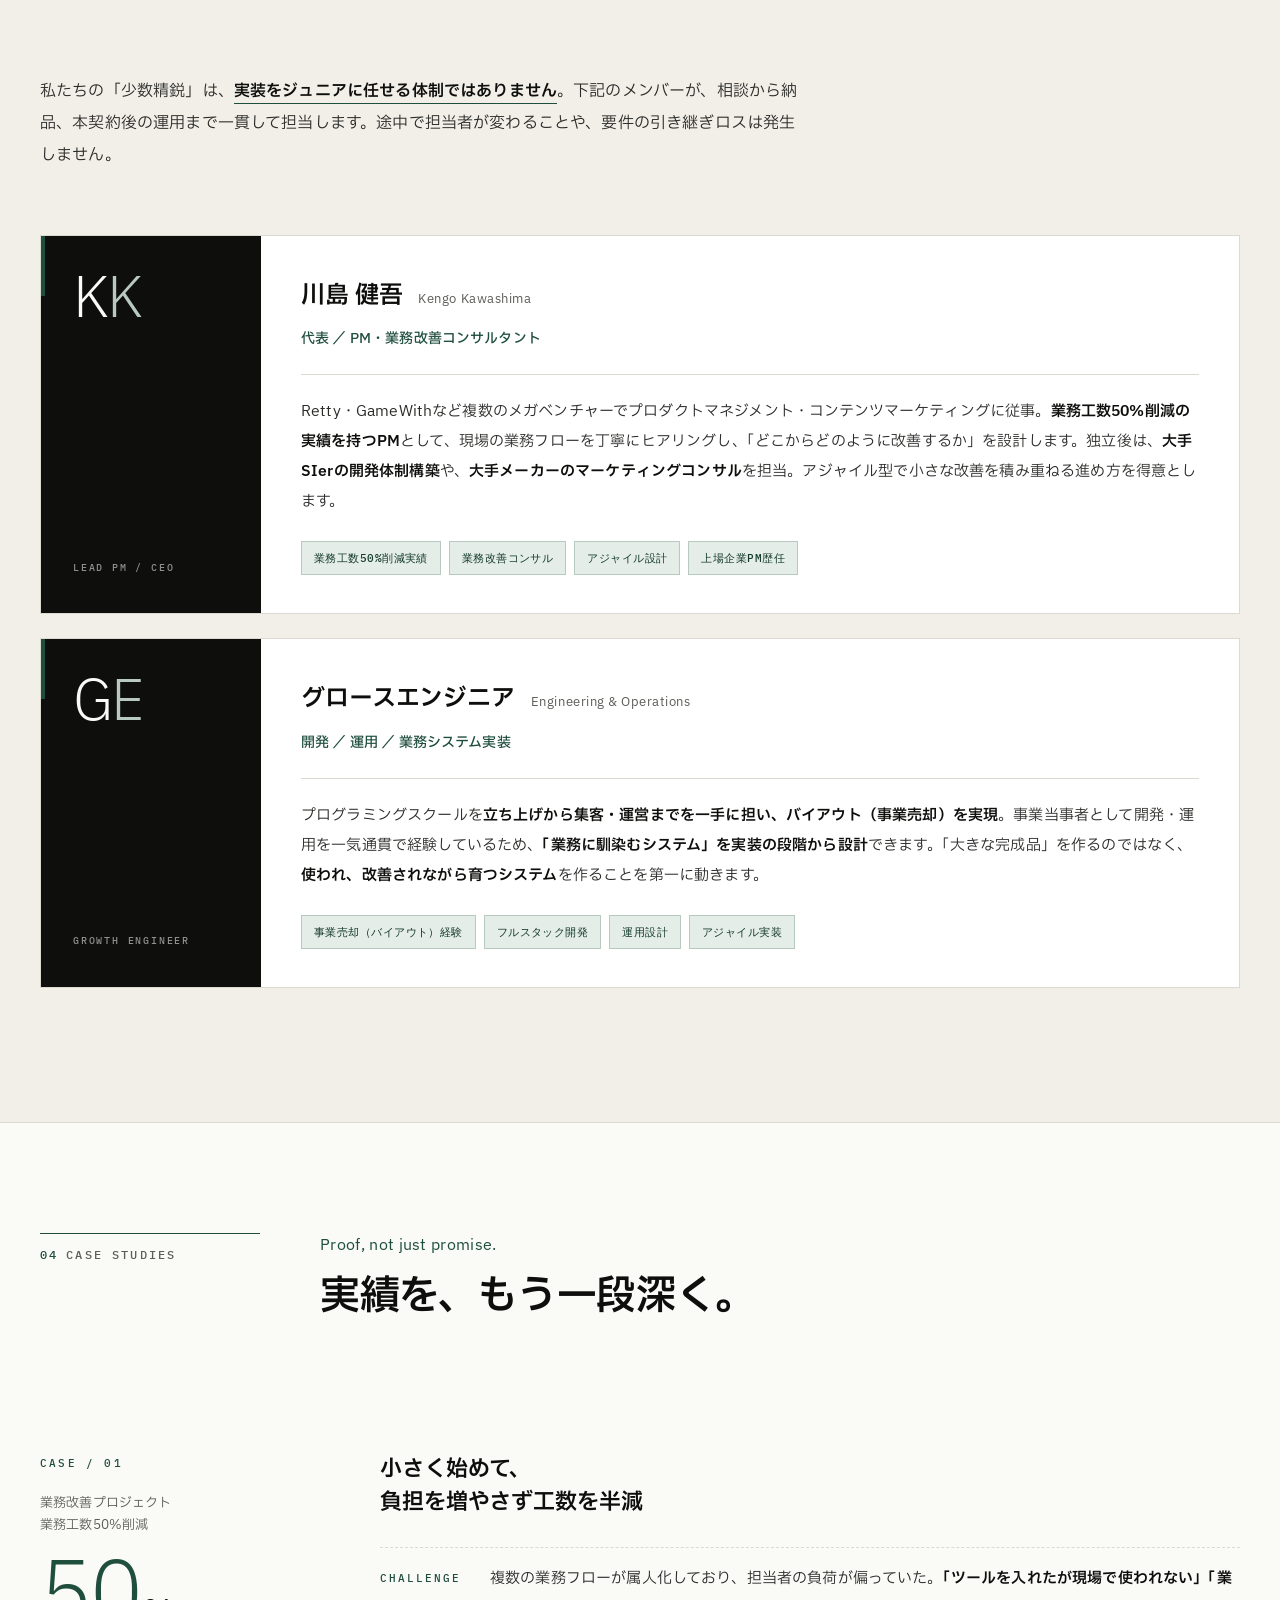
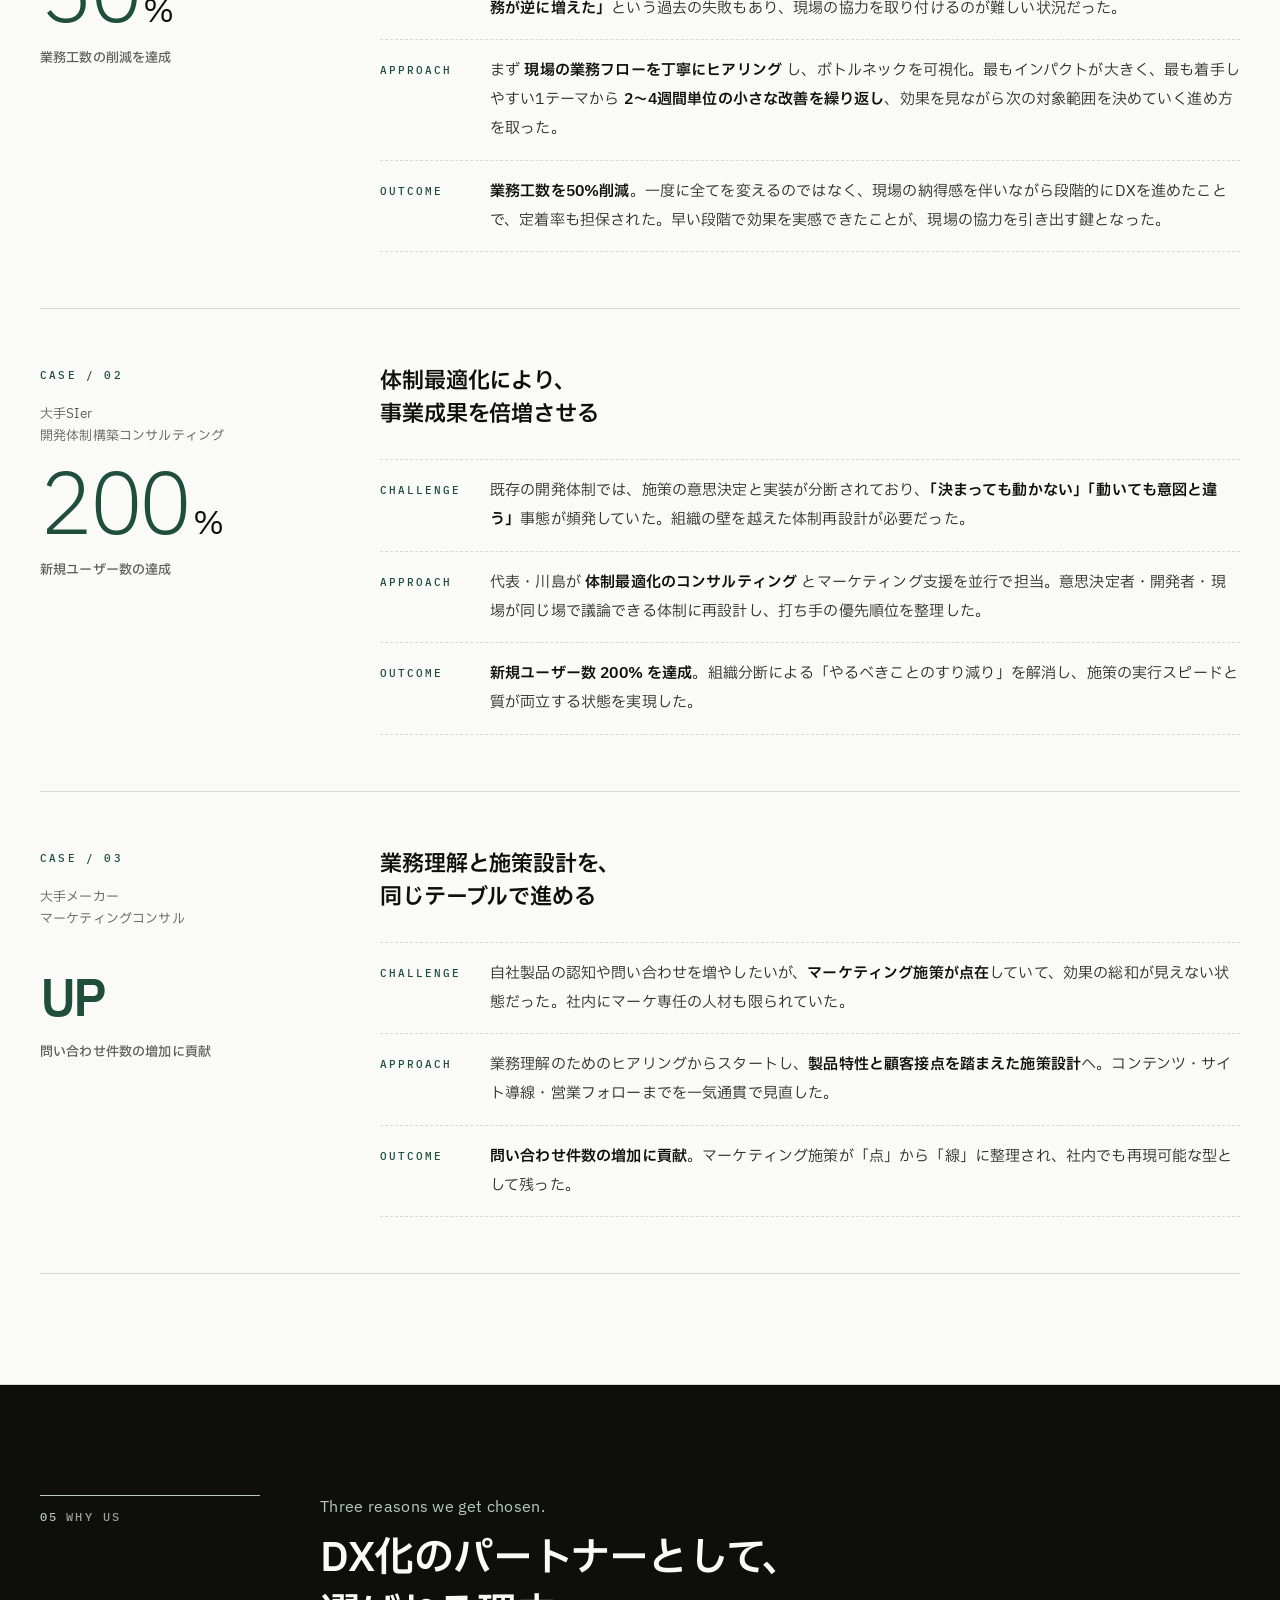
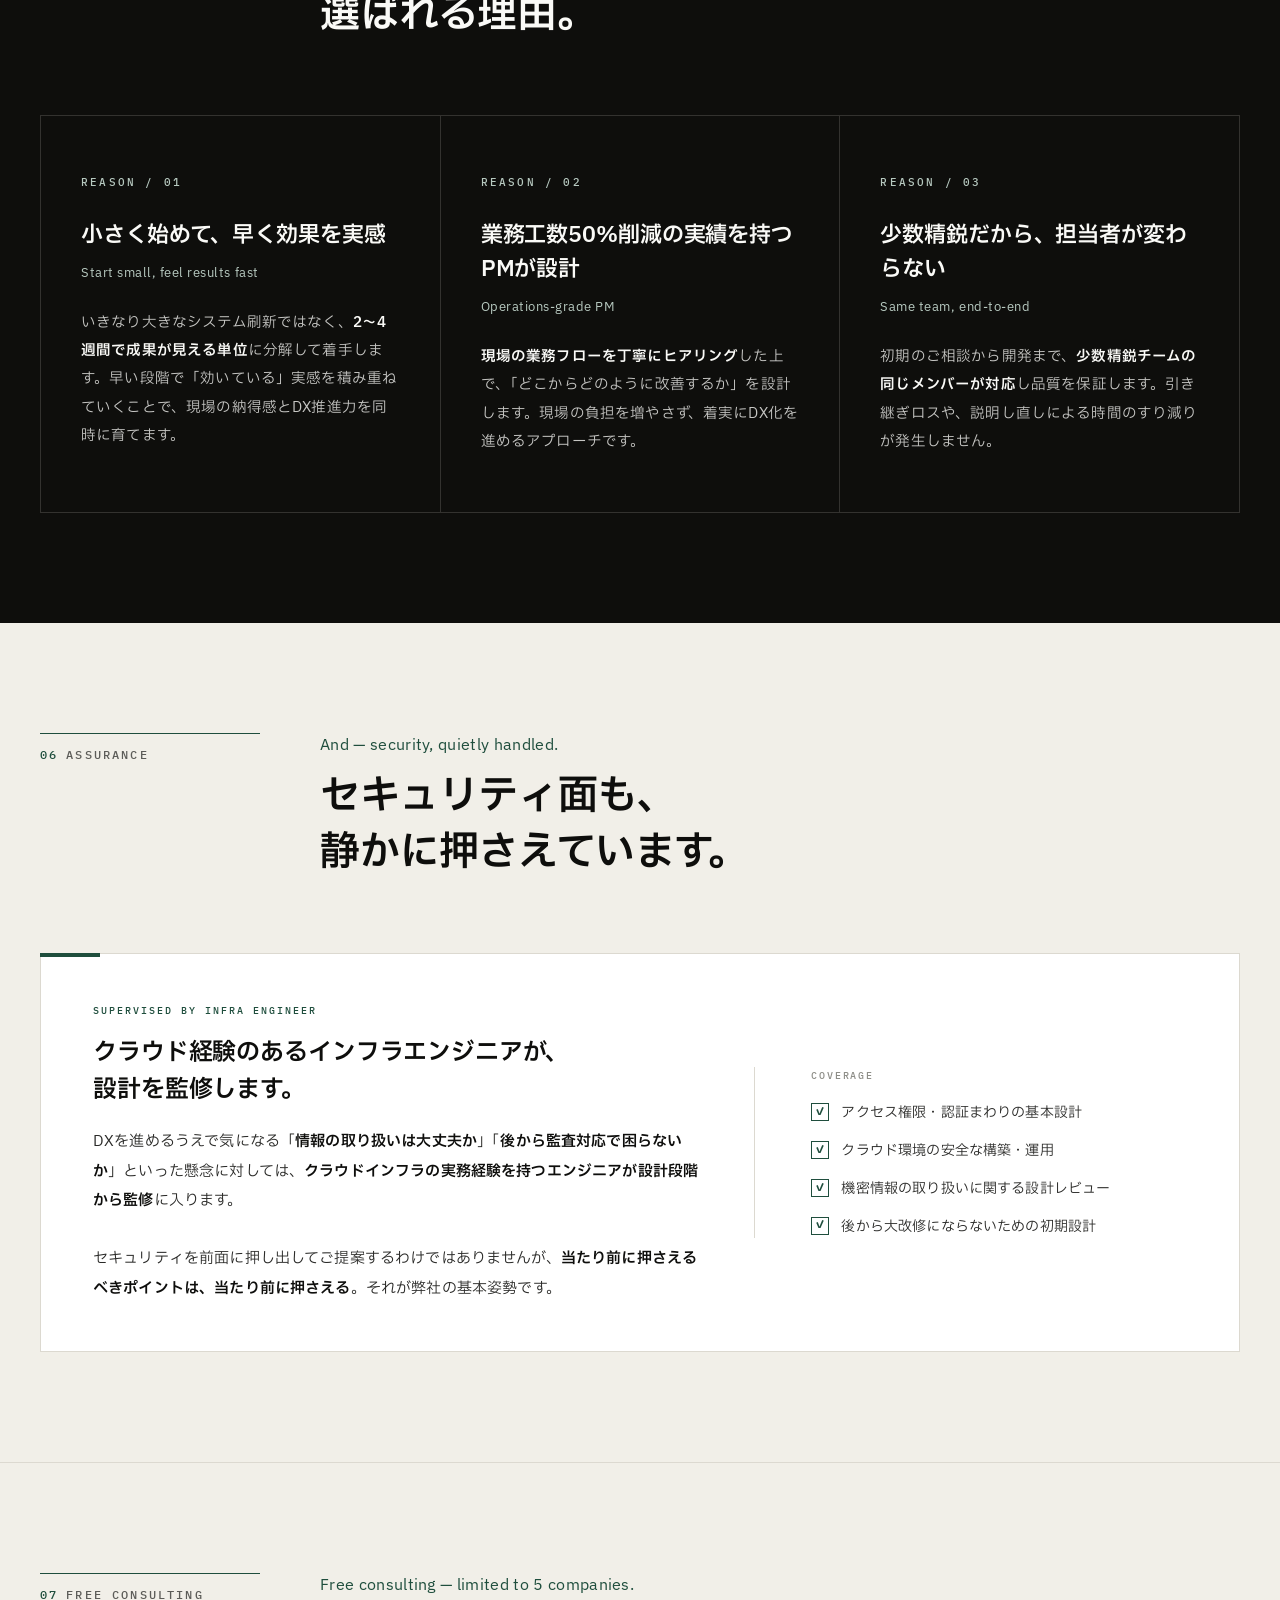
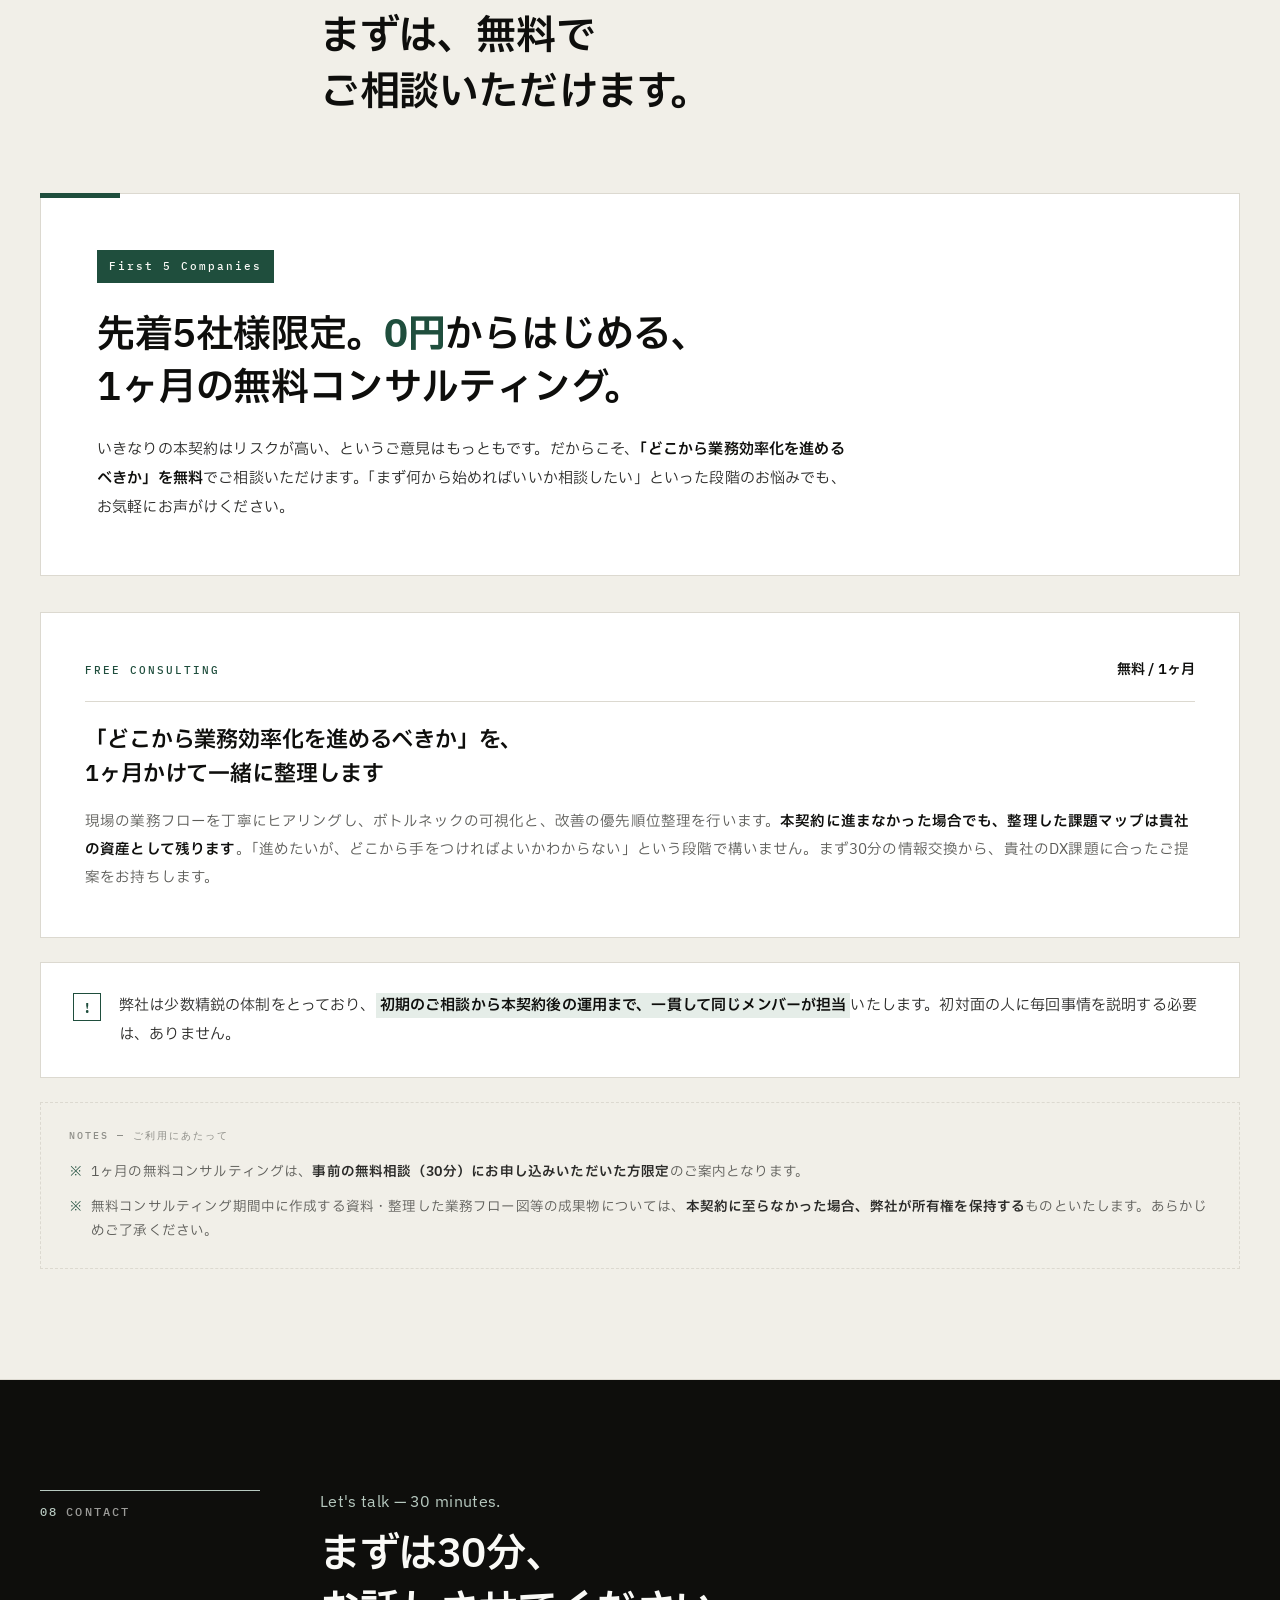
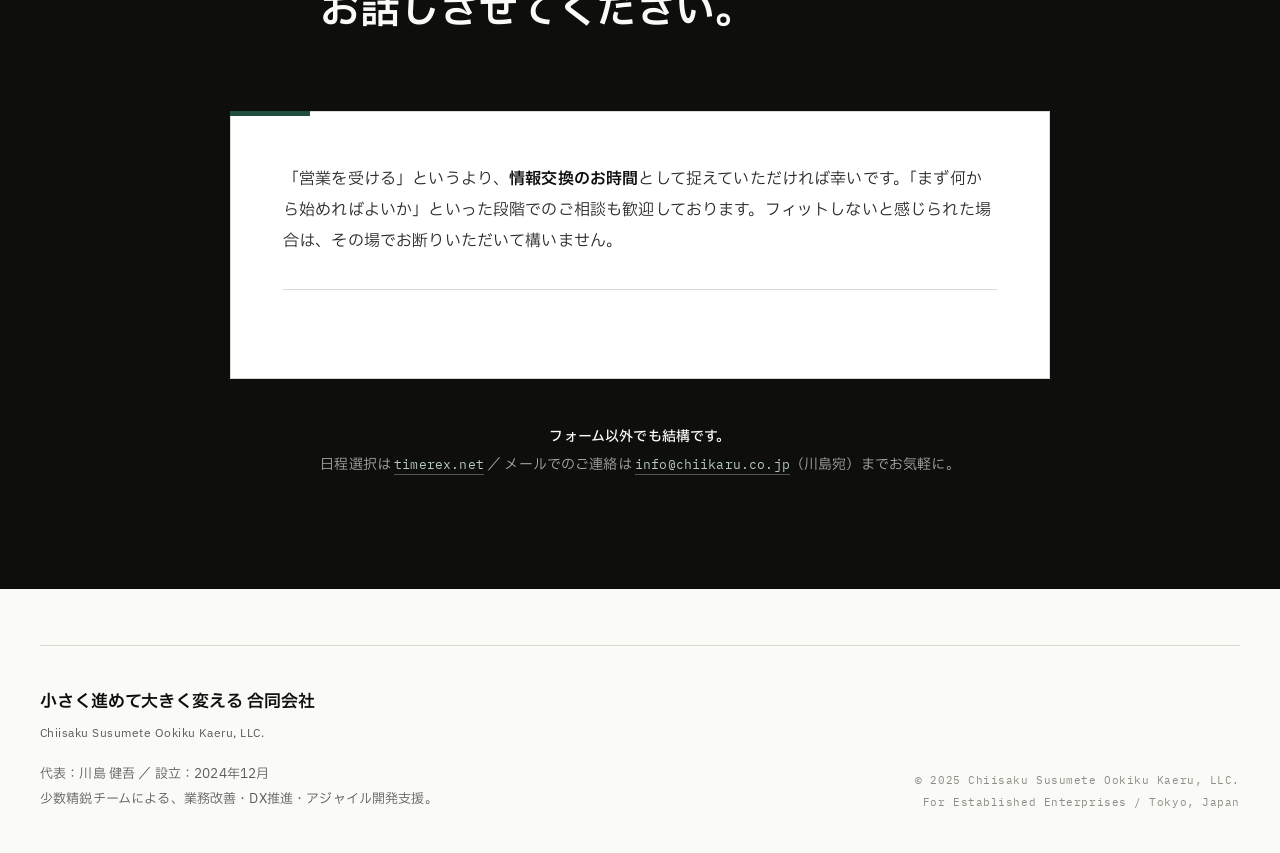
==== commit b33c456c: "問い合わせフォームをproduct・dx LPに追加 - formrun埋め込みフォームを実装（お名前・会社名・メール・希望日時） - 送信完了後にlp/thanksページへリダイレクト - 完了ペー" ====
--- a/lp/dx/index.html
+++ b/lp/dx/index.html
@@ -1005,23 +1005,95 @@
     font-weight: 600;
     color: var(--ink);
   }
-  .formrun-placeholder {
-    min-height: 320px;
-    border: 1.5px dashed var(--rule);
+  .form-grid {
+    display: grid;
+    grid-template-columns: 1fr 1fr;
+    gap: 20px;
+    margin-bottom: 22px;
+  }
+  @media (max-width: 600px) { .form-grid { grid-template-columns: 1fr; } }
+  .form-group { margin-bottom: 22px; }
+  .form-group label {
+    display: block;
+    font-size: 13px;
+    font-weight: 500;
+    color: var(--ink-2);
+    margin-bottom: 8px;
+    letter-spacing: 0.02em;
+  }
+  .req { color: var(--accent); font-size: 11px; font-weight: 600; }
+  .form-group input {
+    width: 100%;
+    padding: 12px 16px;
+    border: 1px solid var(--rule);
     background: var(--bg);
+    color: var(--ink);
+    font-family: "IBM Plex Sans JP", "IBM Plex Sans", sans-serif;
+    font-size: 15px;
+    outline: none;
+    transition: border-color 0.2s;
+    -webkit-appearance: none;
+    border-radius: 0;
+  }
+  .form-group input::placeholder { color: var(--ink-4); }
+  .form-group input:focus { border-color: var(--accent); }
+  .form-group input.field-error { border-color: #b94a48; }
+  .form-error-msg {
+    display: none;
+    color: #b94a48;
+    font-size: 13px;
+    margin-bottom: 16px;
+    line-height: 1.6;
+  }
+  .form-btn {
+    background: var(--accent);
+    color: var(--bg);
+    border: none;
+    padding: 16px 44px;
+    font-family: "IBM Plex Sans JP", "IBM Plex Sans", sans-serif;
+    font-size: 15px;
+    font-weight: 500;
+    letter-spacing: 0.04em;
+    cursor: pointer;
+    transition: background 0.2s;
+    margin-top: 8px;
+  }
+  .form-btn:hover:not(:disabled) { background: var(--accent-deep); }
+  .form-btn:disabled { opacity: 0.55; cursor: not-allowed; }
+  .form-success {
+    display: none;
+    text-align: center;
+    padding: 16px 0 8px;
+  }
+  .form-success-check {
+    width: 54px; height: 54px;
+    background: var(--accent);
+    color: var(--bg);
+    border-radius: 50%;
     display: flex; align-items: center; justify-content: center;
-    flex-direction: column; gap: 10px;
-    color: var(--ink-3);
-    font-family: "IBM Plex Mono", monospace;
-    font-size: 12px;
-    text-align: center;
-    padding: 40px;
-  }
-  .formrun-placeholder strong {
-    color: var(--ink);
-    font-size: 13px;
-    letter-spacing: 0.05em;
-  }
+    font-size: 24px;
+    margin: 0 auto 24px;
+  }
+  .form-success-title { font-size: 20px; font-weight: 600; margin-bottom: 10px; }
+  .form-success-body { color: var(--ink-3); font-size: 15px; line-height: 1.9; margin-bottom: 32px; }
+  .form-success-timerex {
+    background: var(--bg-soft);
+    border: 1px solid var(--rule);
+    padding: 28px 32px;
+  }
+  .form-success-timerex p { font-size: 14px; color: var(--ink-3); margin-bottom: 16px; }
+  .timerex-btn {
+    display: inline-block;
+    background: var(--accent);
+    color: var(--bg);
+    text-decoration: none;
+    padding: 14px 32px;
+    font-size: 15px;
+    font-weight: 500;
+    letter-spacing: 0.03em;
+    transition: background 0.2s;
+  }
+  .timerex-btn:hover { background: var(--accent-deep); }
   @media (max-width: 720px) {
     .form-wrap { padding: 32px 22px; }
   }
@@ -1585,23 +1657,18 @@
         「営業を受ける」というより、<strong>情報交換のお時間</strong>として捉えていただければ幸いです。「まず何から始めればよいか」といった段階でのご相談も歓迎しております。フィットしないと感じられた場合は、その場でお断りいただいて構いません。
       </p>
 
-      <!-- FORMRUN_EMBED_START -->
-      <!-- ▼ formrunの埋め込みコードをここに貼ってください ▼
-           例:
-           <div class="formrun-embed" data-formrun-form="@yourForm" data-formrun-redirect="true"></div>
-           <script src="https://sdk.form.run/js/v2/formrun.js"></script>
-      -->
-      <div class="formrun-placeholder">
-        <strong>[ formrun embed area ]</strong>
-        <span>ここにformrunの埋め込みコードを貼り付けてください</span>
-      </div>
-      <!-- FORMRUN_EMBED_END -->
+      <script src="https://sdk.form.run/js/v2/embed.js"></script>
+      <div
+        class="formrun-embed"
+        data-formrun-form="@chiikaru-eYSDNYZ4nNcAF7R7b4KM"
+        data-formrun-redirect="true"
+      ></div>
     </div>
 
     <div class="alt-contact">
       <strong>フォーム以外でも結構です。</strong><br>
-      日程選択は <a href="https://timerex.net/s/xxx" target="_blank" rel="noopener">timerex.net/s/xxx</a> ／
-      メールでのご連絡は <a href="mailto:aaa@aaaaa">aaa@aaaaa</a>（川島宛）までお気軽に。
+      日程選択は <a href="https://timerex.net/s/k.fifty.1110_2dd1/72e79cc3/" target="_blank" rel="noopener">timerex.net</a> ／
+      メールでのご連絡は <a href="mailto:info@chiikaru.co.jp">info@chiikaru.co.jp</a>（川島宛）までお気軽に。
     </div>
   </div>
 </section>
@@ -1647,5 +1714,6 @@
   });
 </script>
 
+
 </body>
 </html>
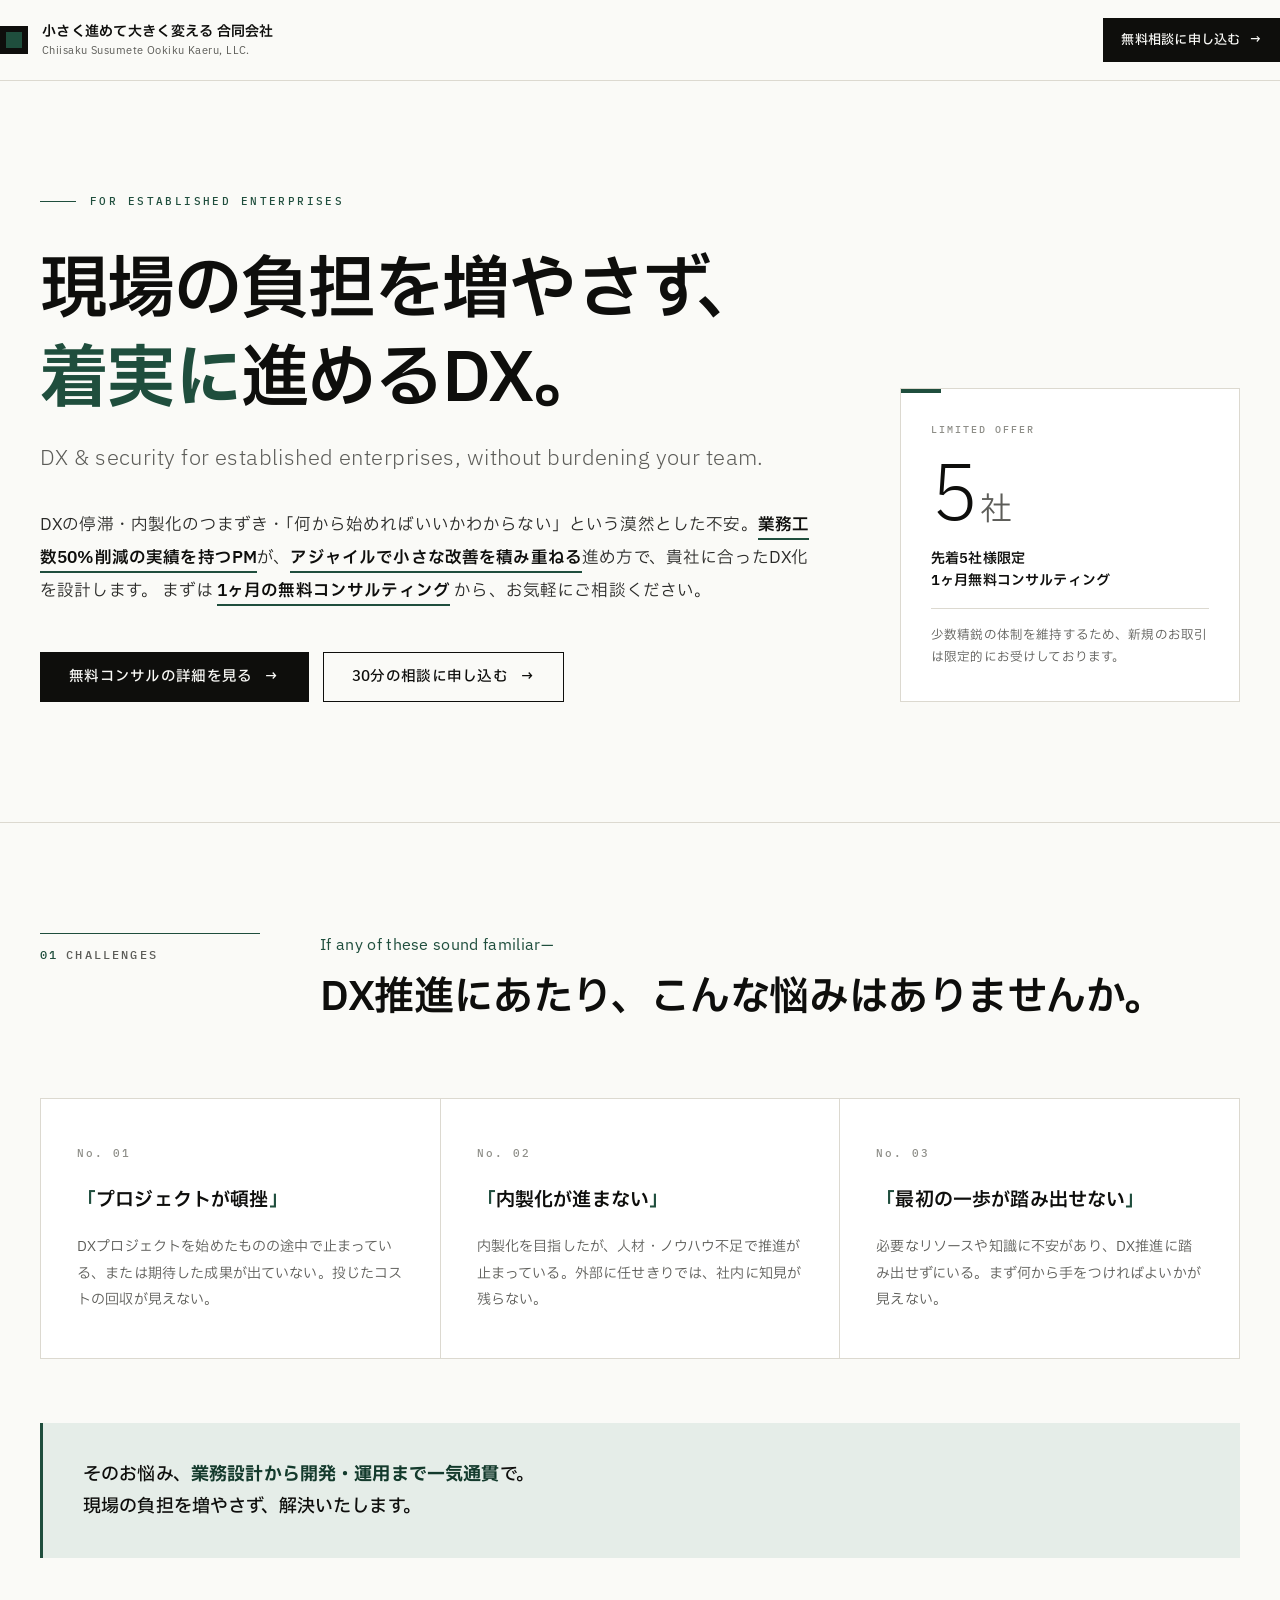
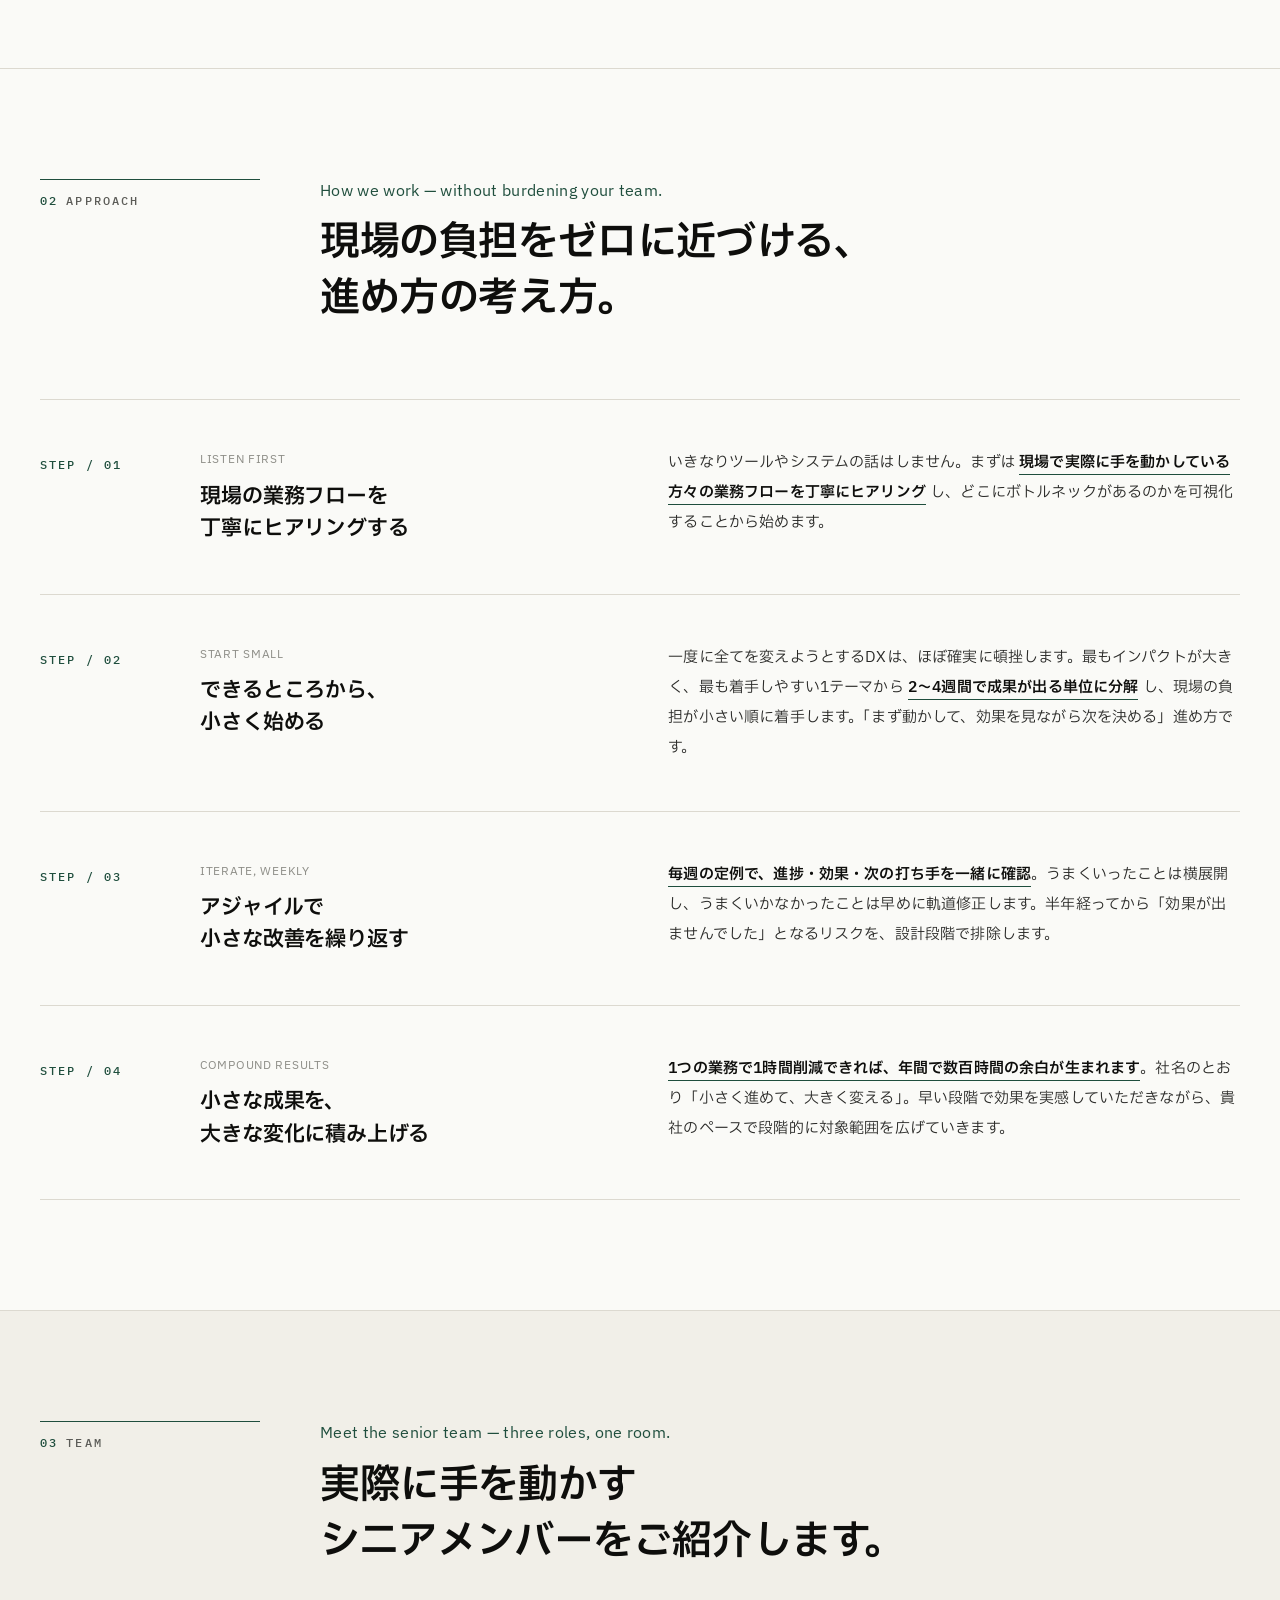
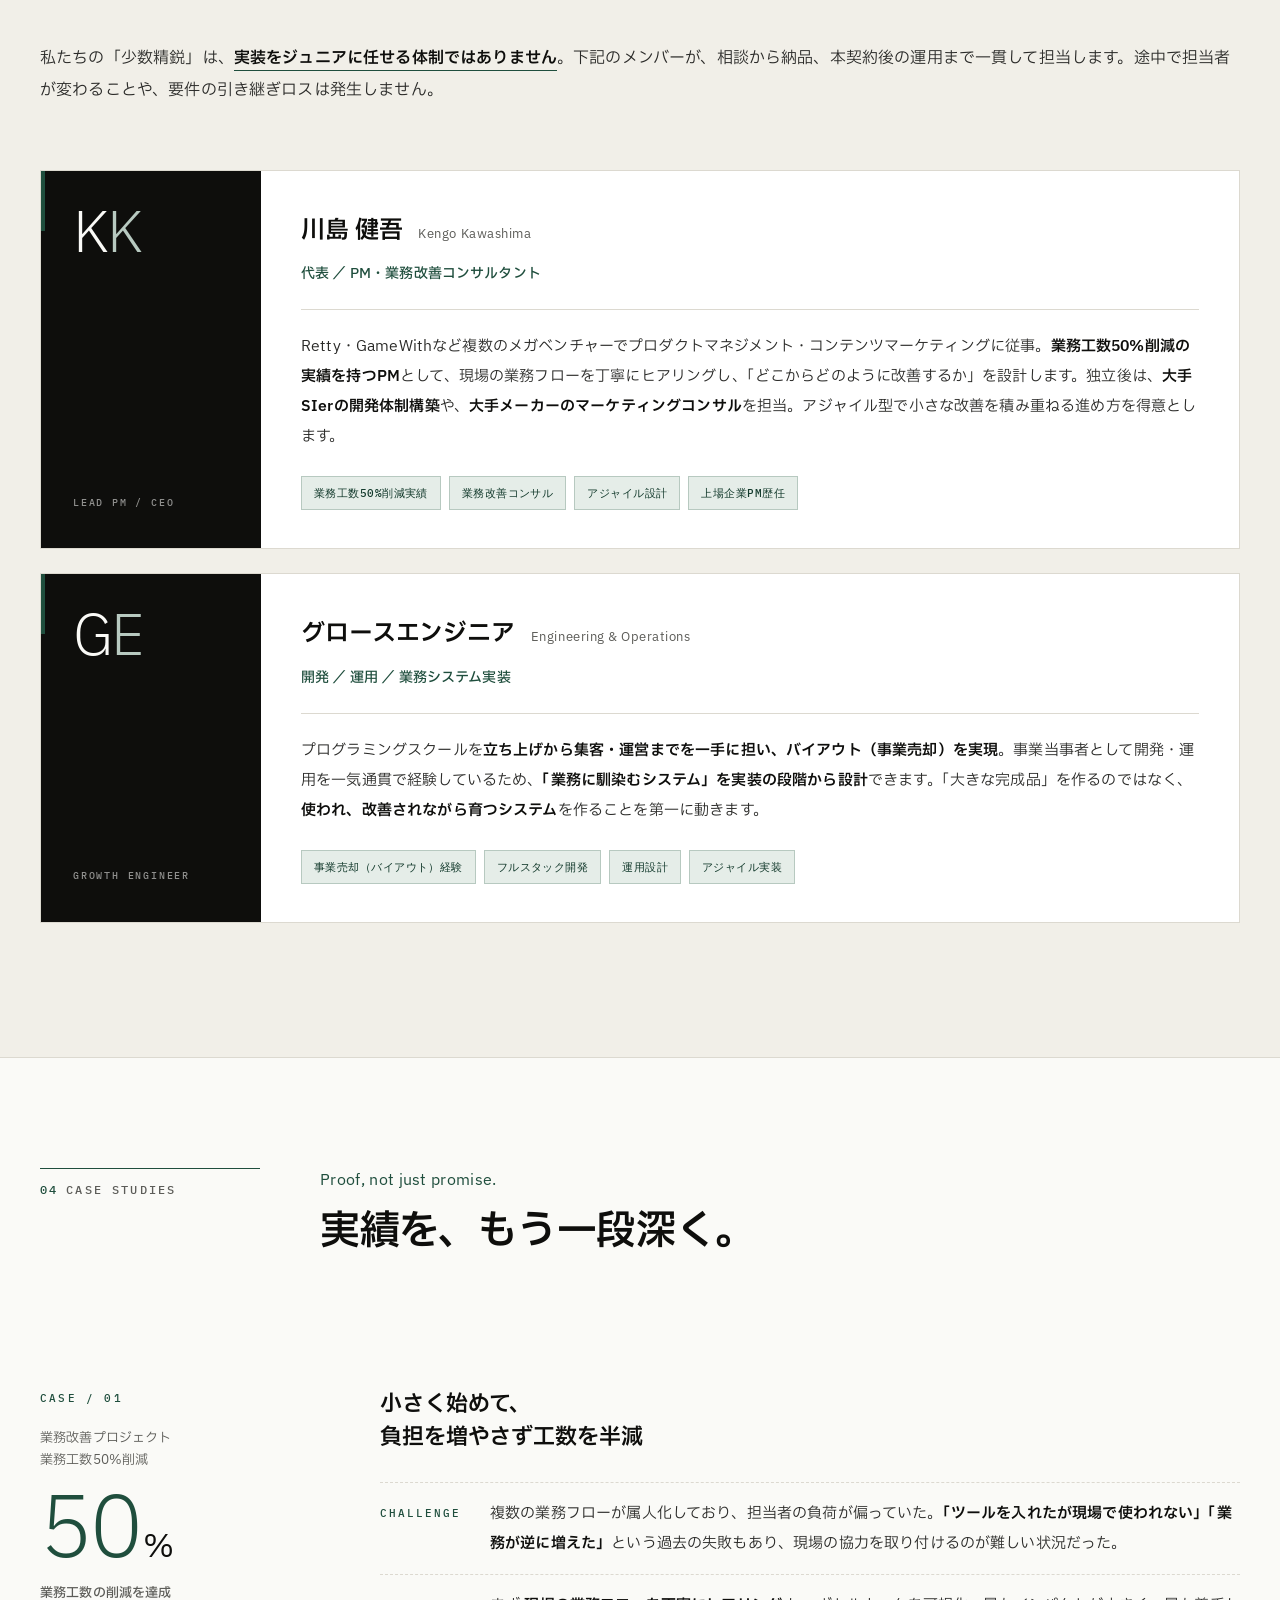
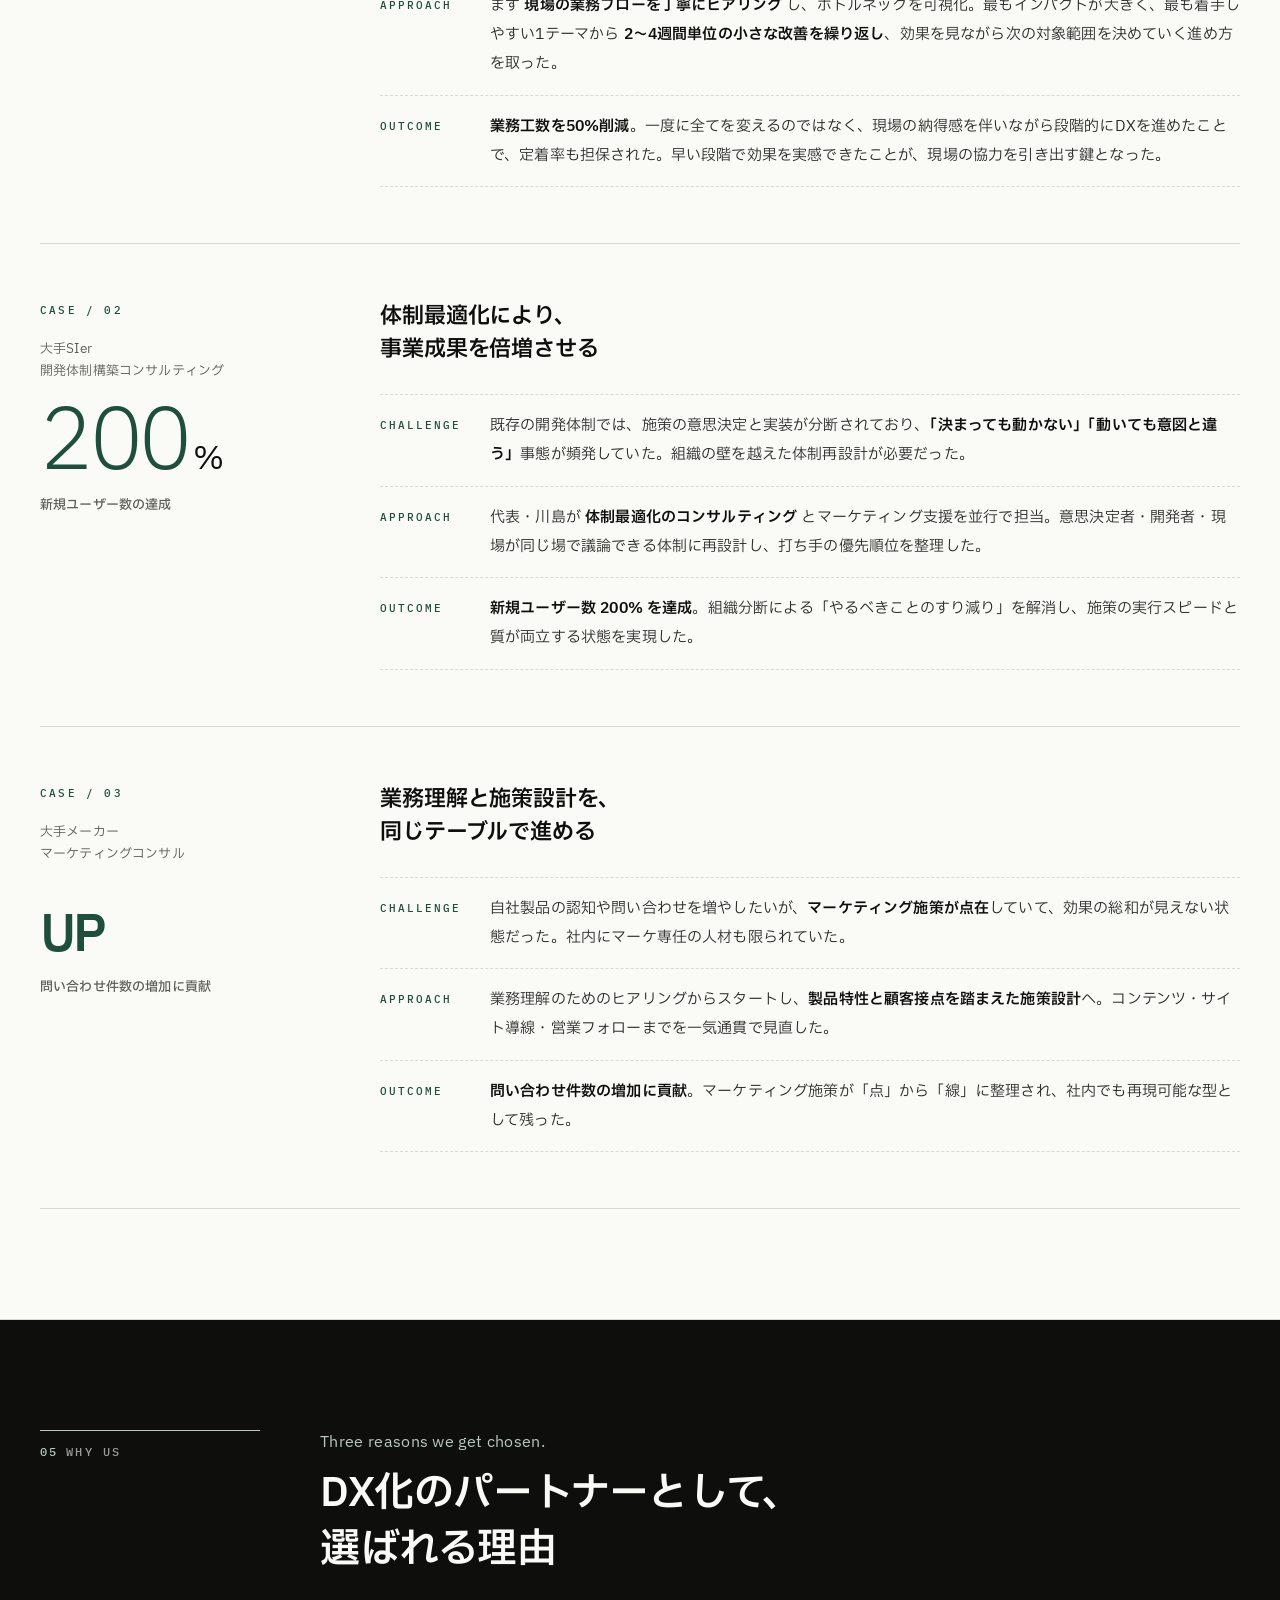
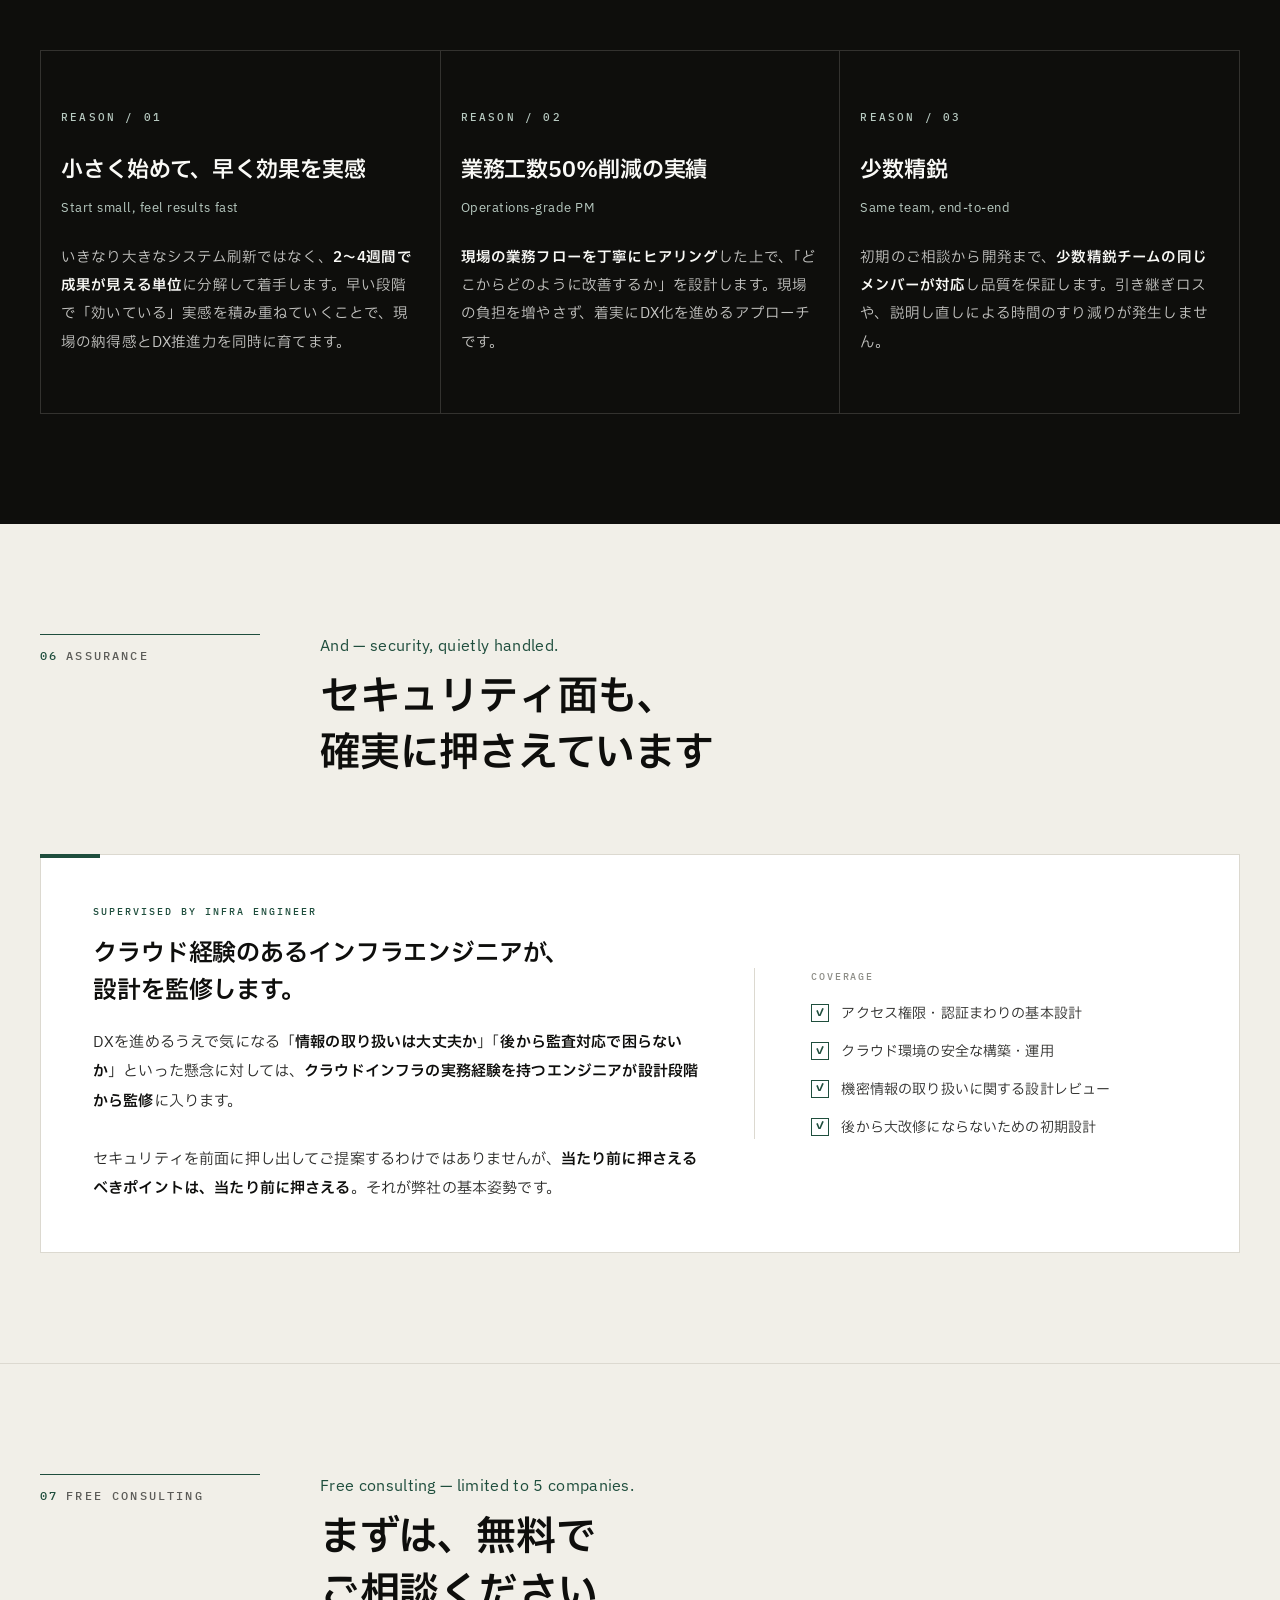
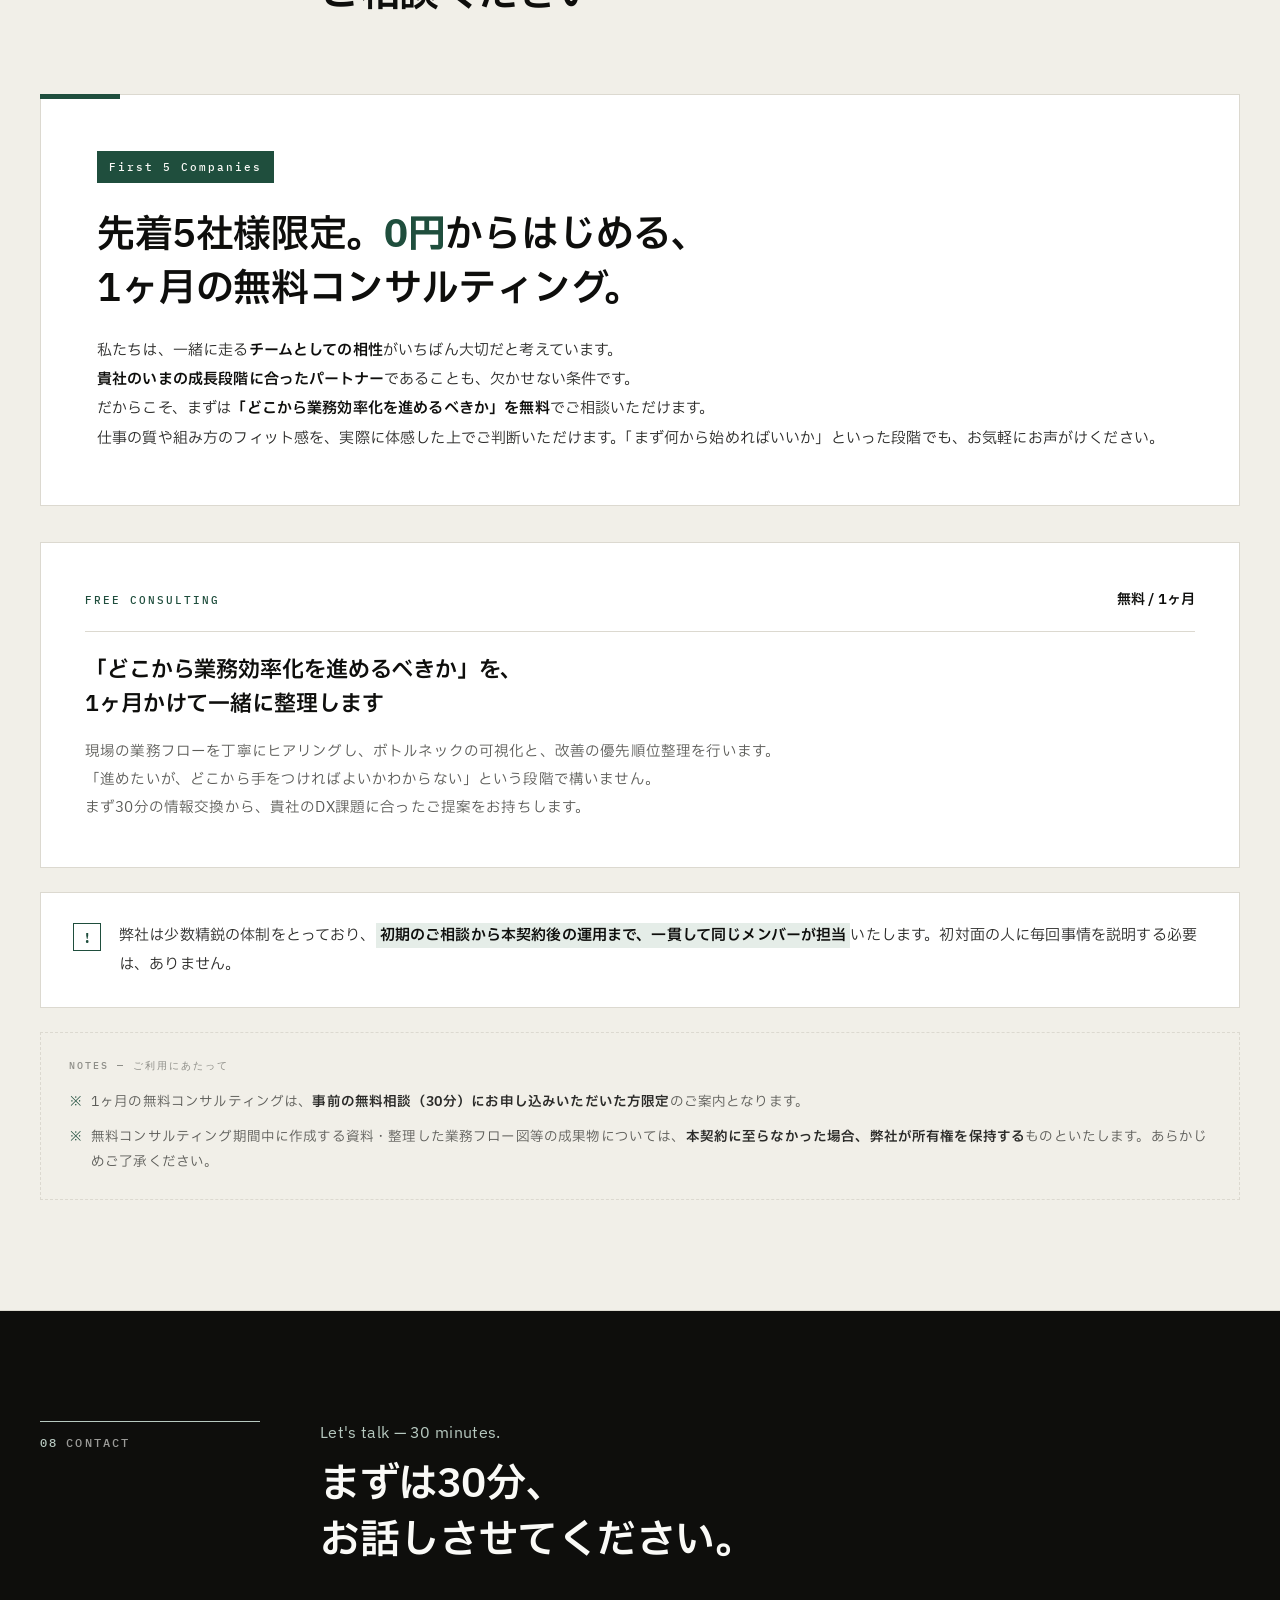
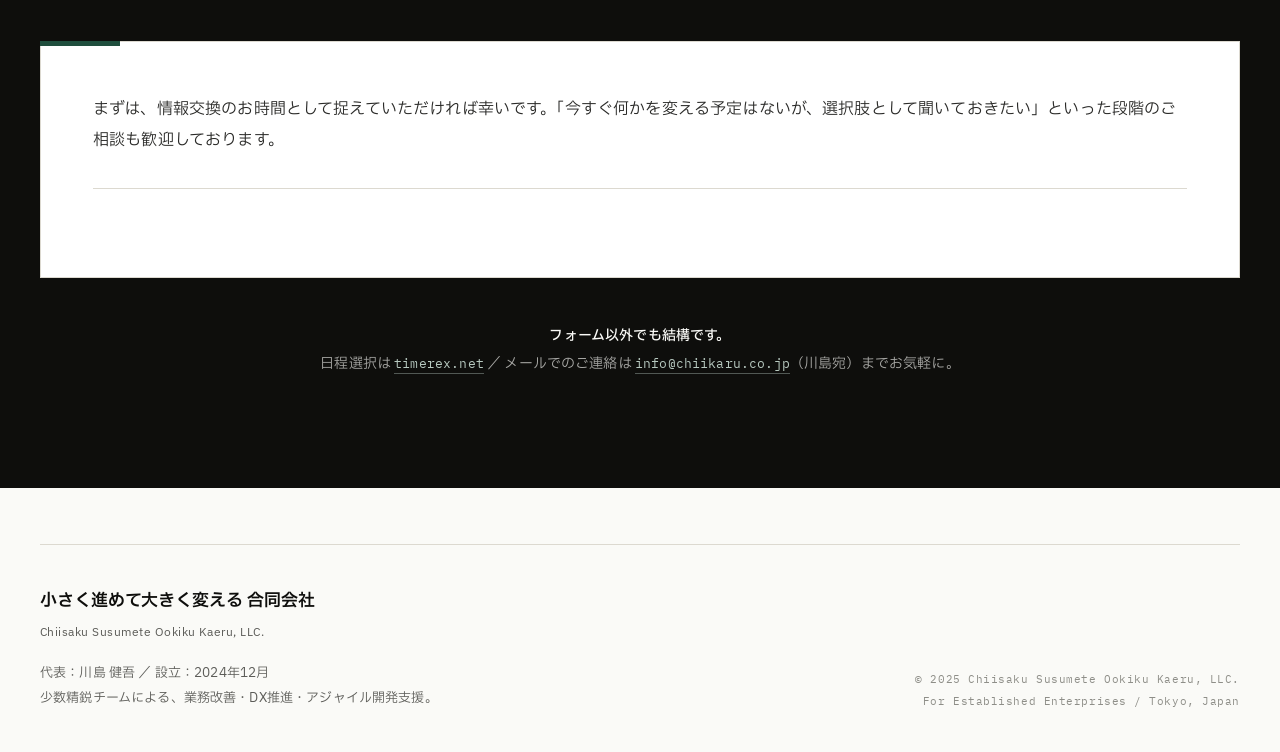
==== commit 43416815: "文言修正" ====
--- a/lp/dx/index.html
+++ b/lp/dx/index.html
@@ -158,7 +158,6 @@
   .hero-lead {
     font-size: 16.5px;
     line-height: 2;
-    max-width: 640px;
     color: var(--ink-2);
     margin-bottom: 44px;
   }
@@ -370,7 +369,6 @@
   /* ============ MEMBERS ============ */
   .members { background: var(--bg-soft); }
   .members-intro {
-    max-width: 760px;
     margin-bottom: 64px;
     font-size: 16px;
     line-height: 2;
@@ -656,7 +654,7 @@
     border-left: 1px solid rgba(220, 217, 208, 0.18);
   }
   .reason-card {
-    padding: 56px 40px;
+    padding: 56px 20px;
     border-right: 1px solid rgba(220, 217, 208, 0.18);
     border-bottom: 1px solid rgba(220, 217, 208, 0.18);
     transition: background 0.3s;
@@ -839,7 +837,6 @@
     font-size: 15px;
     color: var(--ink-2);
     line-height: 1.95;
-    max-width: 760px;
   }
   .offer-sub strong { font-weight: 600; color: var(--ink); }
 
@@ -983,8 +980,6 @@
     color: var(--ink);
     padding: 52px;
     border: 1px solid var(--rule);
-    max-width: 820px;
-    margin: 0 auto;
     position: relative;
   }
   .form-wrap::before {
@@ -1104,8 +1099,6 @@
     color: rgba(250, 250, 247, 0.65);
     font-size: 14px;
     line-height: 2;
-    max-width: 820px;
-    margin-left: auto; margin-right: auto;
   }
   .alt-contact a {
     color: var(--accent-line);
@@ -1514,7 +1507,7 @@
       <div class="section-num">05<span class="section-num-label">Why Us</span></div>
       <h2 class="section-title">
         <span class="en">Three reasons we get chosen.</span>
-        DX化のパートナーとして、<br>選ばれる理由。
+        DX化のパートナーとして、<br>選ばれる理由
       </h2>
     </div>
 
@@ -1529,7 +1522,7 @@
       </div>
       <div class="reason-card">
         <div class="reason-num">REASON / 02</div>
-        <h3 class="reason-title">業務工数50%削減の実績を持つPMが設計</h3>
+        <h3 class="reason-title">業務工数50%削減の実績</h3>
         <div class="reason-title-en">Operations-grade PM</div>
         <p class="reason-body">
           <strong>現場の業務フローを丁寧にヒアリング</strong>した上で、「どこからどのように改善するか」を設計します。現場の負担を増やさず、着実にDX化を進めるアプローチです。
@@ -1537,7 +1530,7 @@
       </div>
       <div class="reason-card">
         <div class="reason-num">REASON / 03</div>
-        <h3 class="reason-title">少数精鋭だから、担当者が変わらない</h3>
+        <h3 class="reason-title">少数精鋭</h3>
         <div class="reason-title-en">Same team, end-to-end</div>
         <p class="reason-body">
           初期のご相談から開発まで、<strong>少数精鋭チームの同じメンバーが対応</strong>し品質を保証します。引き継ぎロスや、説明し直しによる時間のすり減りが発生しません。
@@ -1554,7 +1547,7 @@
       <div class="section-num">06<span class="section-num-label">Assurance</span></div>
       <h2 class="section-title">
         <span class="en">And — security, quietly handled.</span>
-        セキュリティ面も、<br>静かに押さえています。
+        セキュリティ面も、<br>確実に押さえています
       </h2>
     </div>
 
@@ -1599,7 +1592,7 @@
       <div class="section-num">07<span class="section-num-label">Free Consulting</span></div>
       <h2 class="section-title">
         <span class="en">Free consulting — limited to 5 companies.</span>
-        まずは、無料で<br>ご相談いただけます。
+        まずは、無料で<br>ご相談ください
       </h2>
     </div>
 
@@ -1609,7 +1602,10 @@
         先着5社様限定。<span class="accent">0円</span>からはじめる、<br>1ヶ月の無料コンサルティング。
       </h3>
       <p class="offer-sub">
-        いきなりの本契約はリスクが高い、というご意見はもっともです。だからこそ、<strong>「どこから業務効率化を進めるべきか」を無料</strong>でご相談いただけます。「まず何から始めればいいか相談したい」といった段階のお悩みでも、お気軽にお声がけください。
+        私たちは、一緒に走る<strong>チームとしての相性</strong>がいちばん大切だと考えています。
+        <br ><strong>貴社のいまの成長段階に合ったパートナー</strong>であることも、欠かせない条件です。 <br >
+        だからこそ、まずは<strong>「どこから業務効率化を進めるべきか」を無料</strong>でご相談いただけます。 <br >
+        仕事の質や組み方のフィット感を、実際に体感した上でご判断いただけます。「まず何から始めればいいか」といった段階でも、お気軽にお声がけください。
       </p>
     </div>
 
@@ -1620,7 +1616,8 @@
       </div>
       <h4 class="offer-single-title">「どこから業務効率化を進めるべきか」を、<br>1ヶ月かけて一緒に整理します</h4>
       <p class="offer-single-desc">
-        現場の業務フローを丁寧にヒアリングし、ボトルネックの可視化と、改善の優先順位整理を行います。<strong>本契約に進まなかった場合でも、整理した課題マップは貴社の資産として残ります</strong>。「進めたいが、どこから手をつければよいかわからない」という段階で構いません。まず30分の情報交換から、貴社のDX課題に合ったご提案をお持ちします。
+        現場の業務フローを丁寧にヒアリングし、ボトルネックの可視化と、改善の優先順位整理を行います。<br >
+        「進めたいが、どこから手をつければよいかわからない」という段階で構いません。<br >まず30分の情報交換から、貴社のDX課題に合ったご提案をお持ちします。
       </p>
     </div>
 
@@ -1654,7 +1651,7 @@
 
     <div class="form-wrap reveal">
       <p class="form-intro">
-        「営業を受ける」というより、<strong>情報交換のお時間</strong>として捉えていただければ幸いです。「まず何から始めればよいか」といった段階でのご相談も歓迎しております。フィットしないと感じられた場合は、その場でお断りいただいて構いません。
+        まずは、情報交換のお時間として捉えていただければ幸いです。「今すぐ何かを変える予定はないが、選択肢として聞いておきたい」といった段階のご相談も歓迎しております。
       </p>
 
       <script src="https://sdk.form.run/js/v2/embed.js"></script>
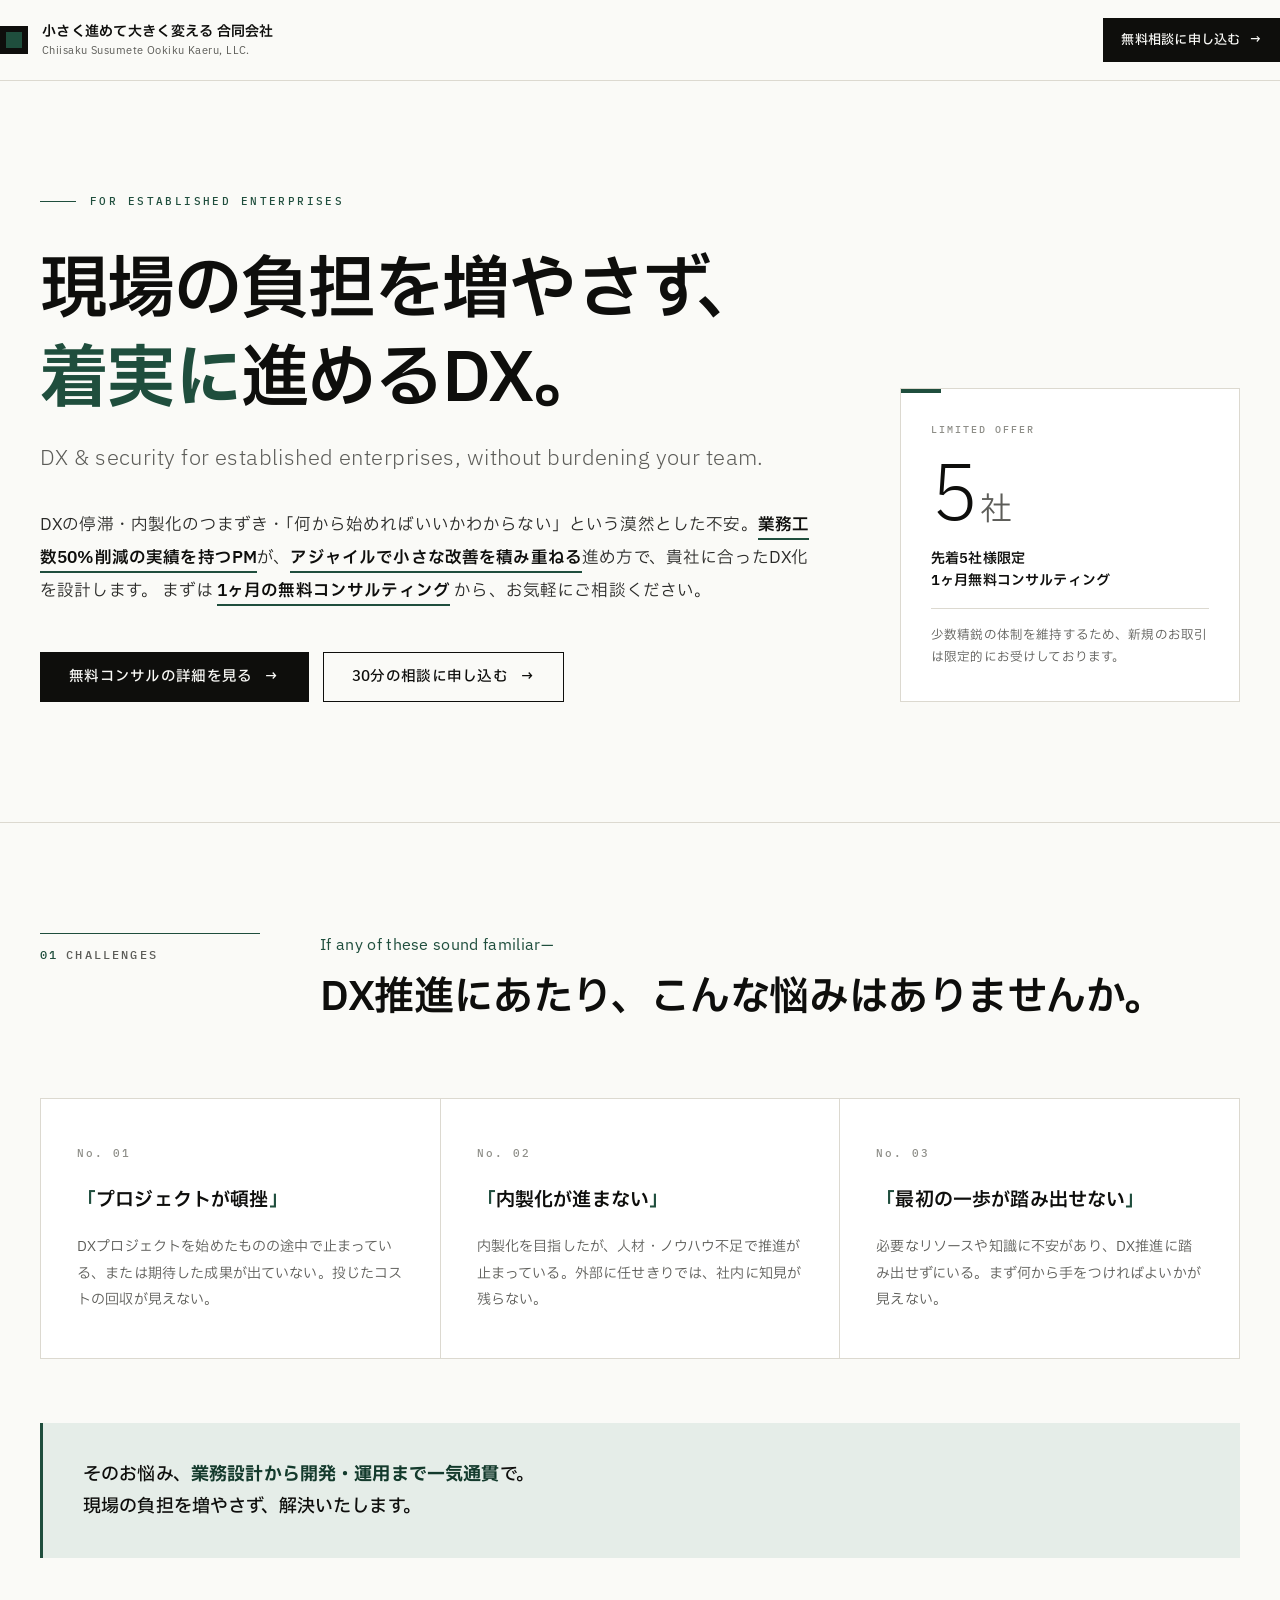
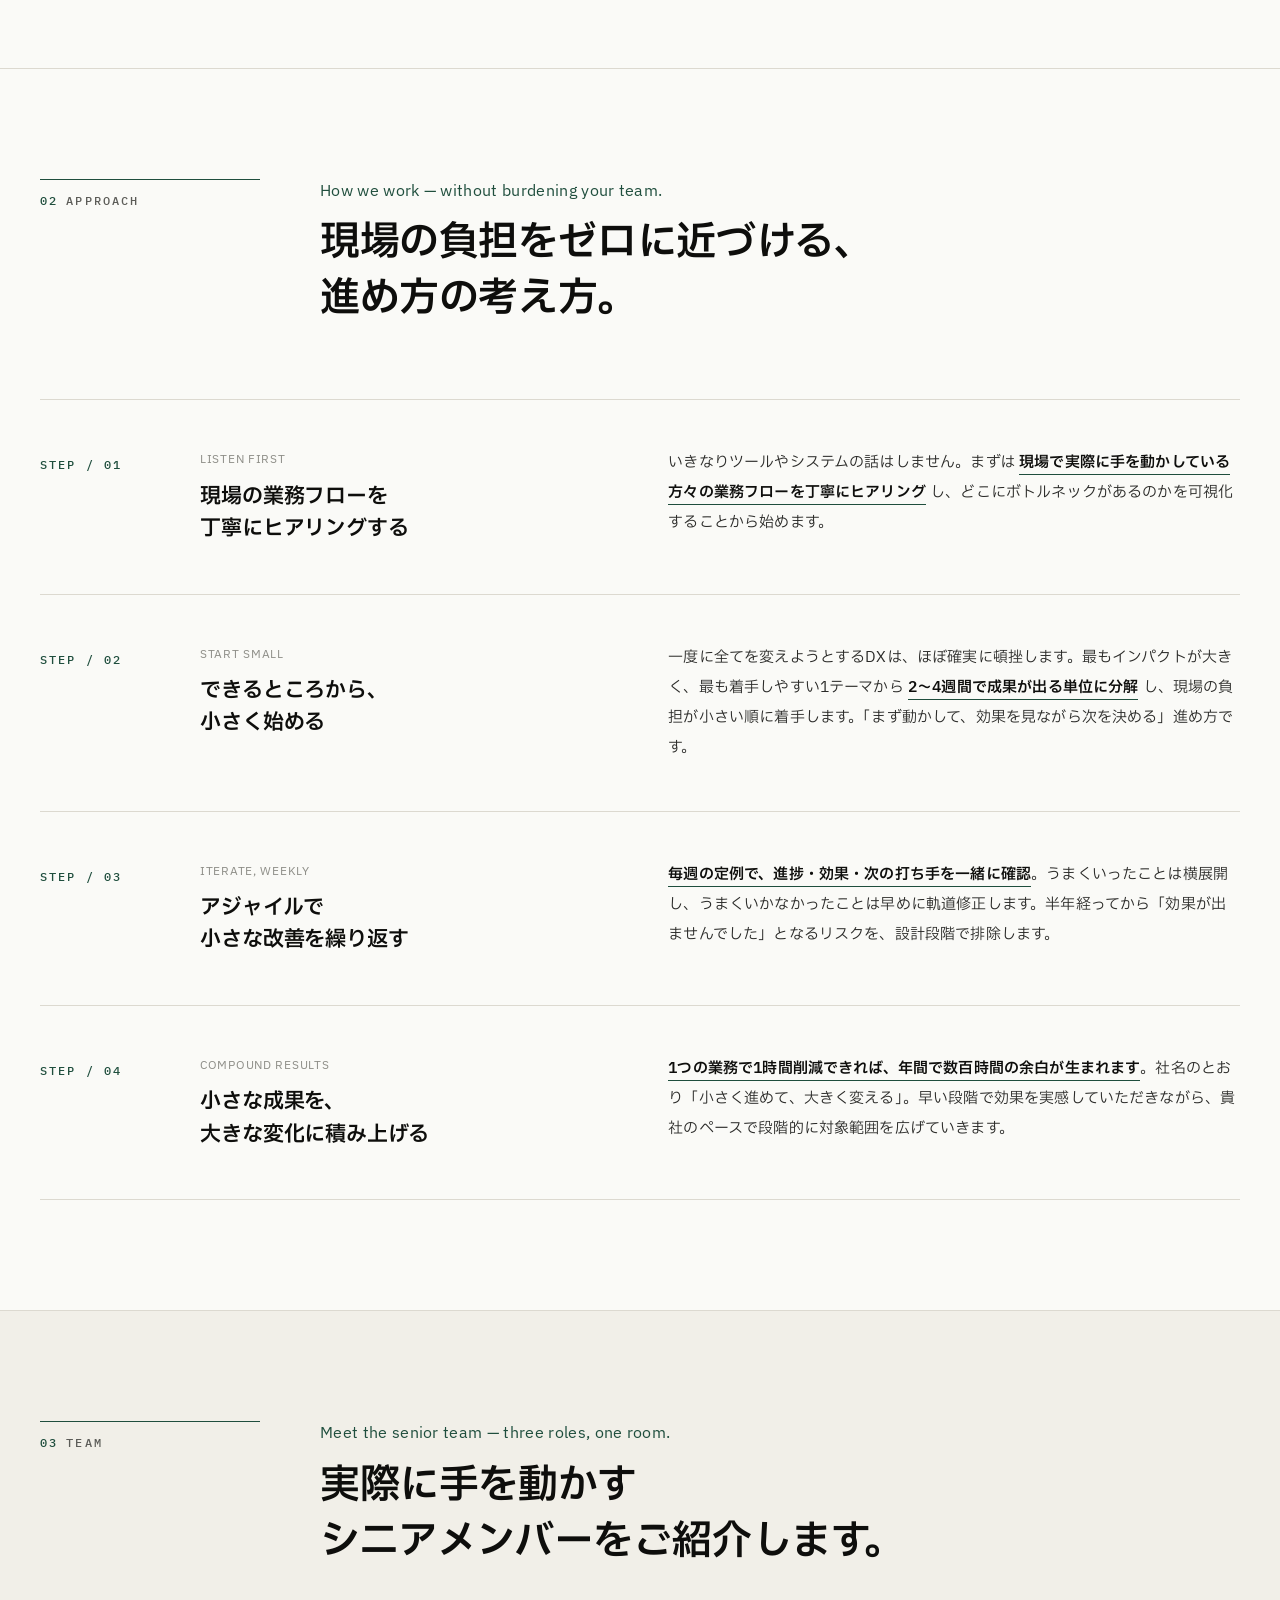
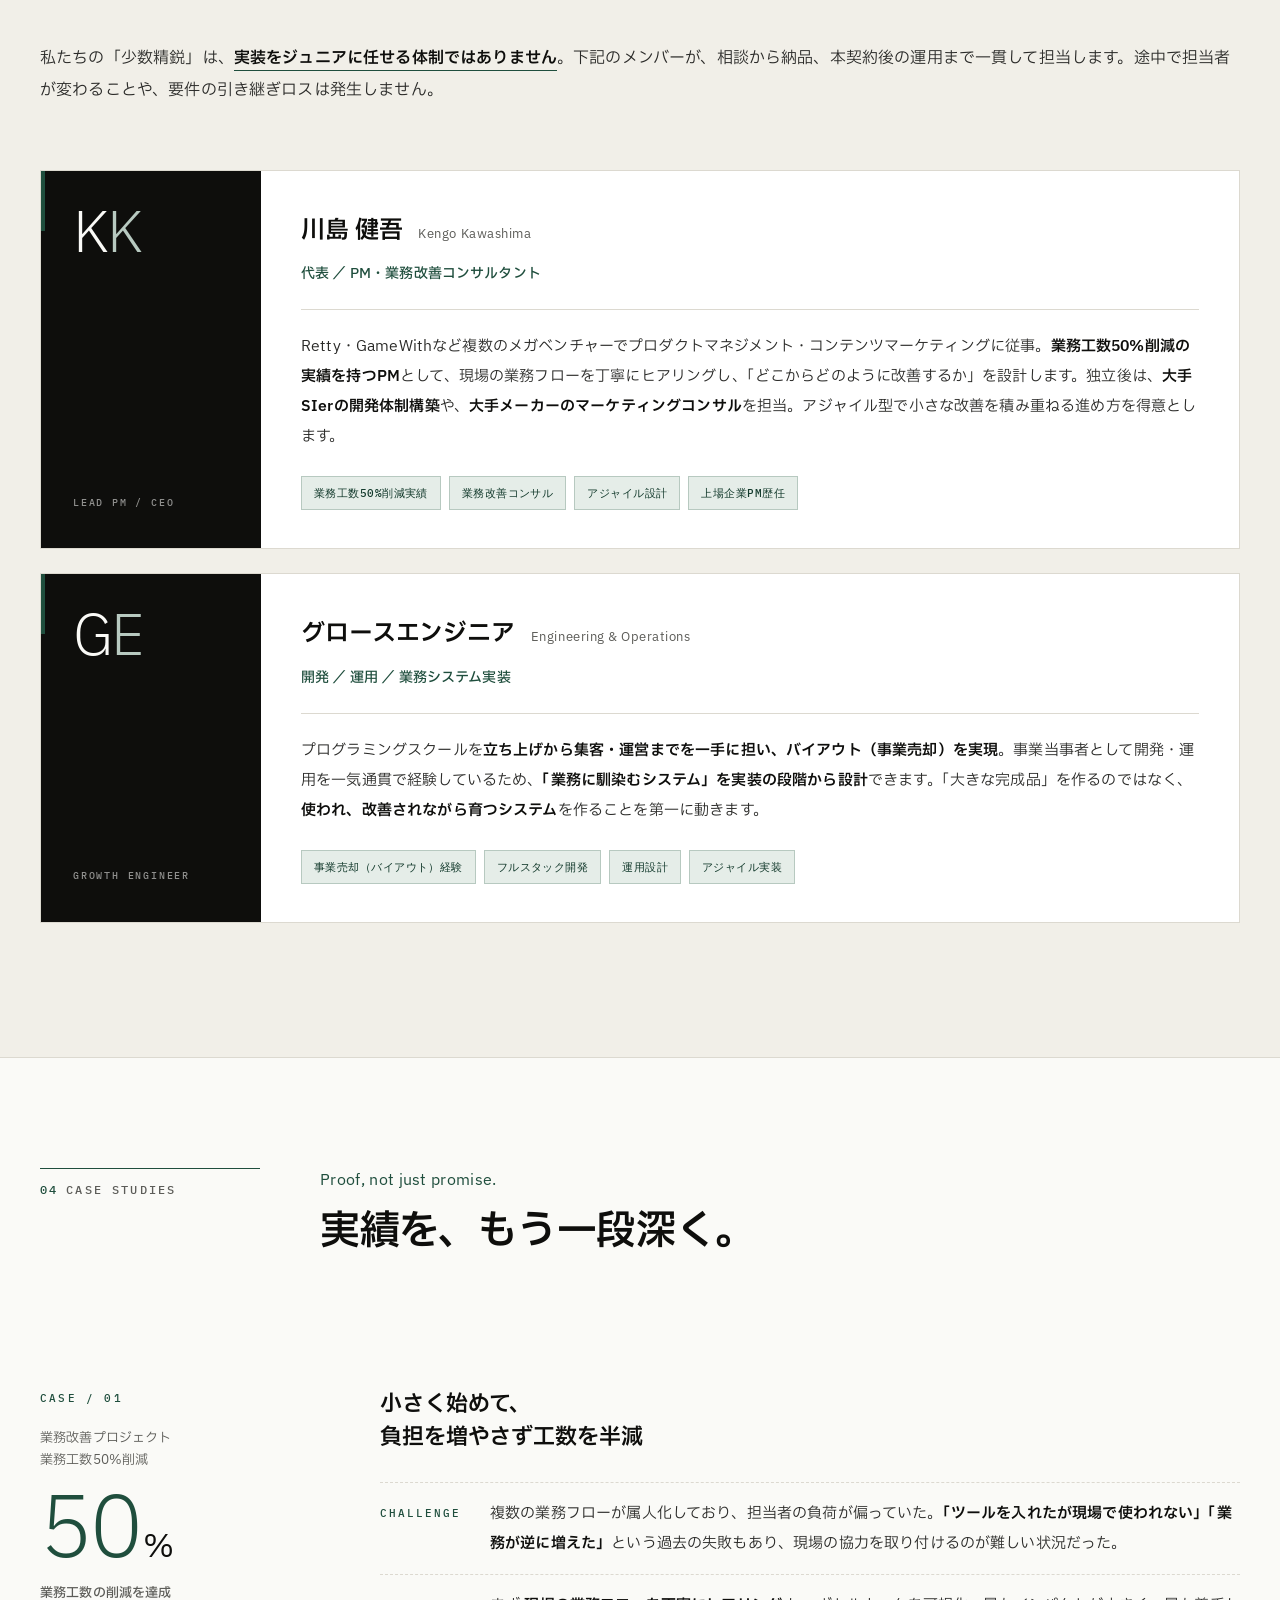
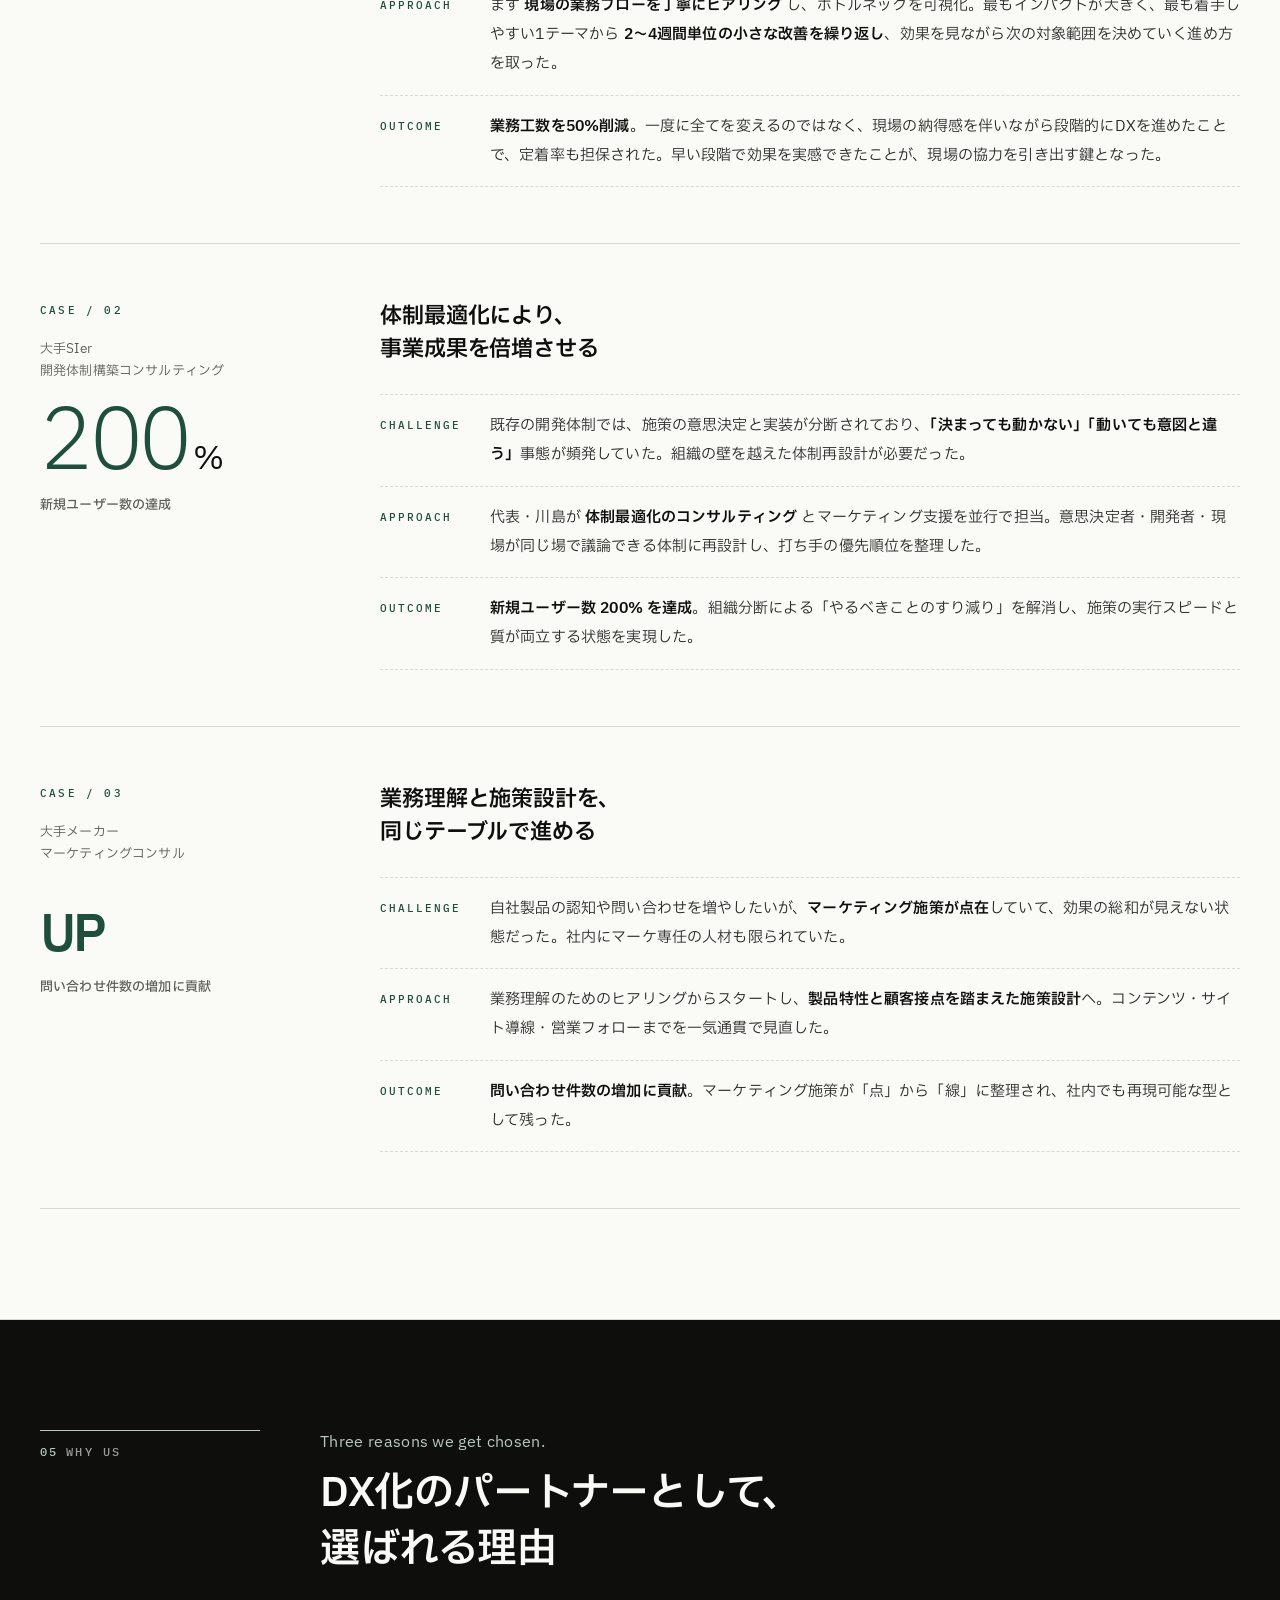
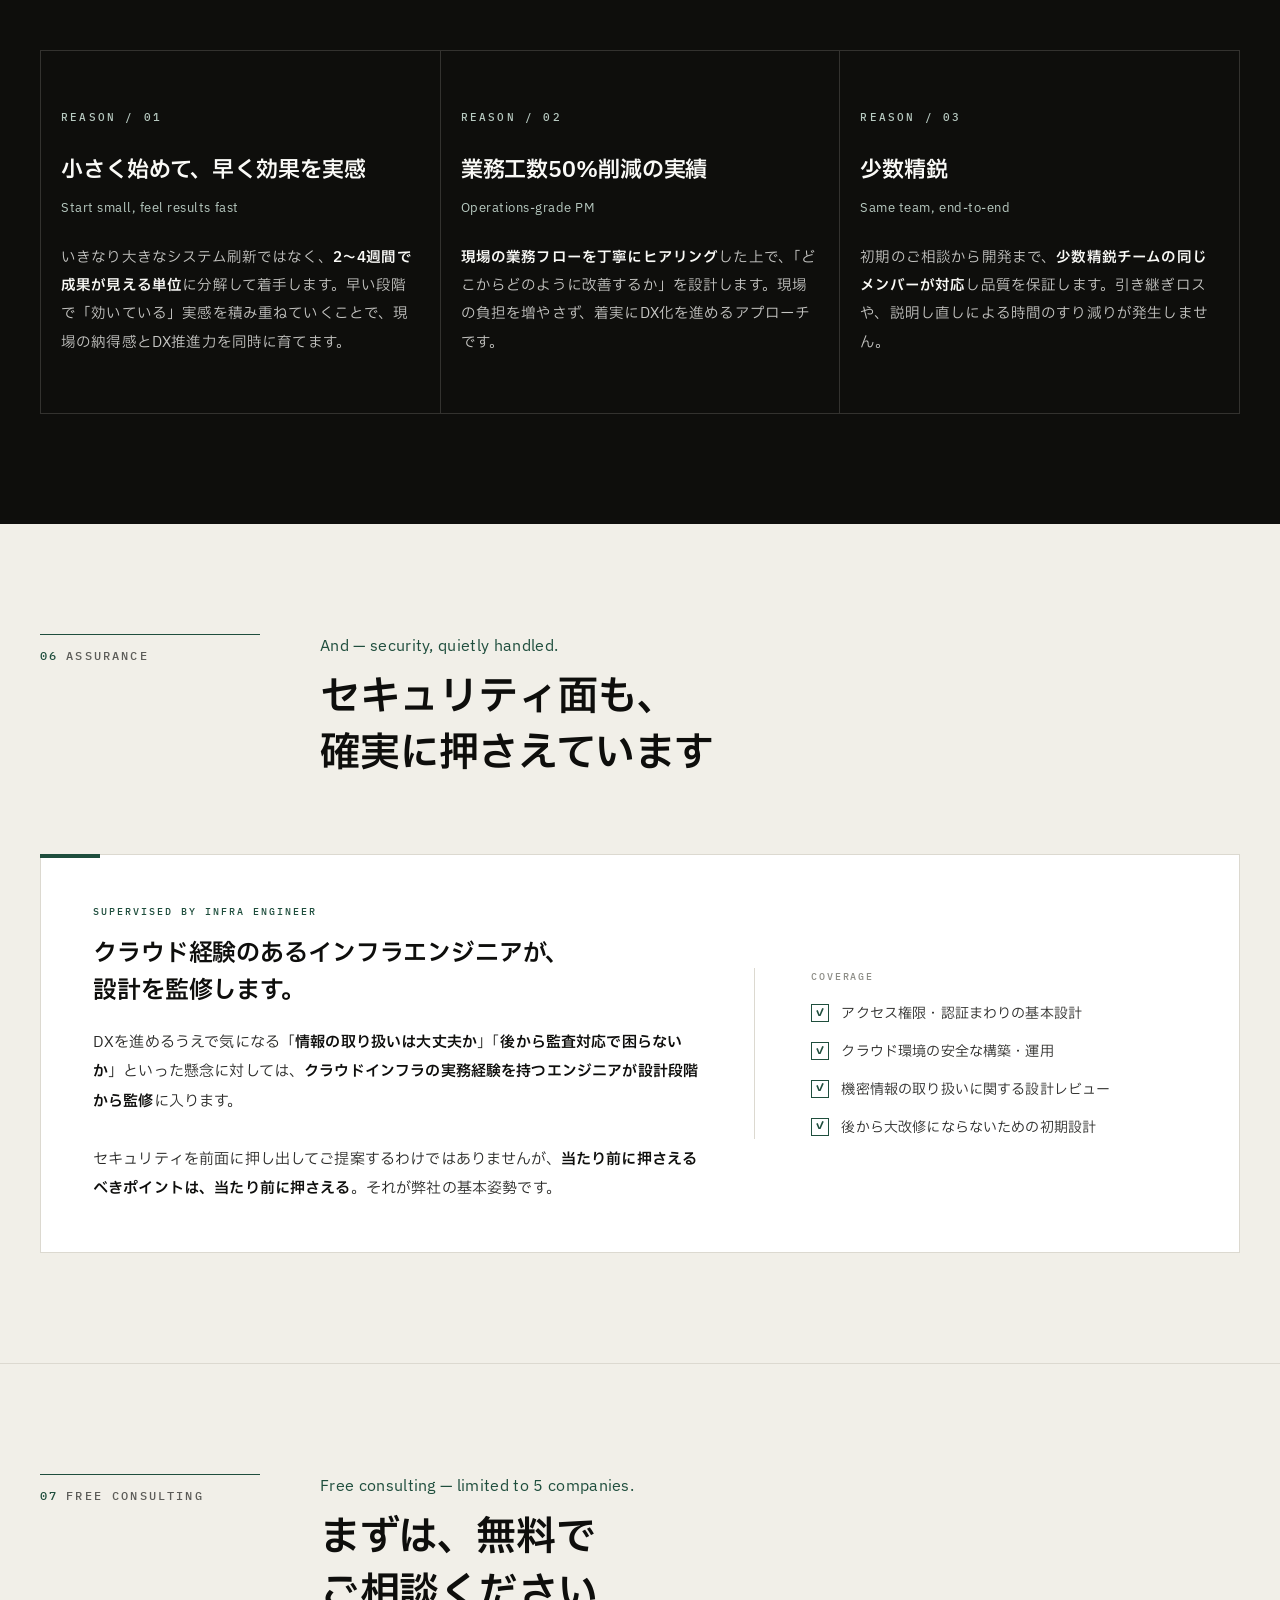
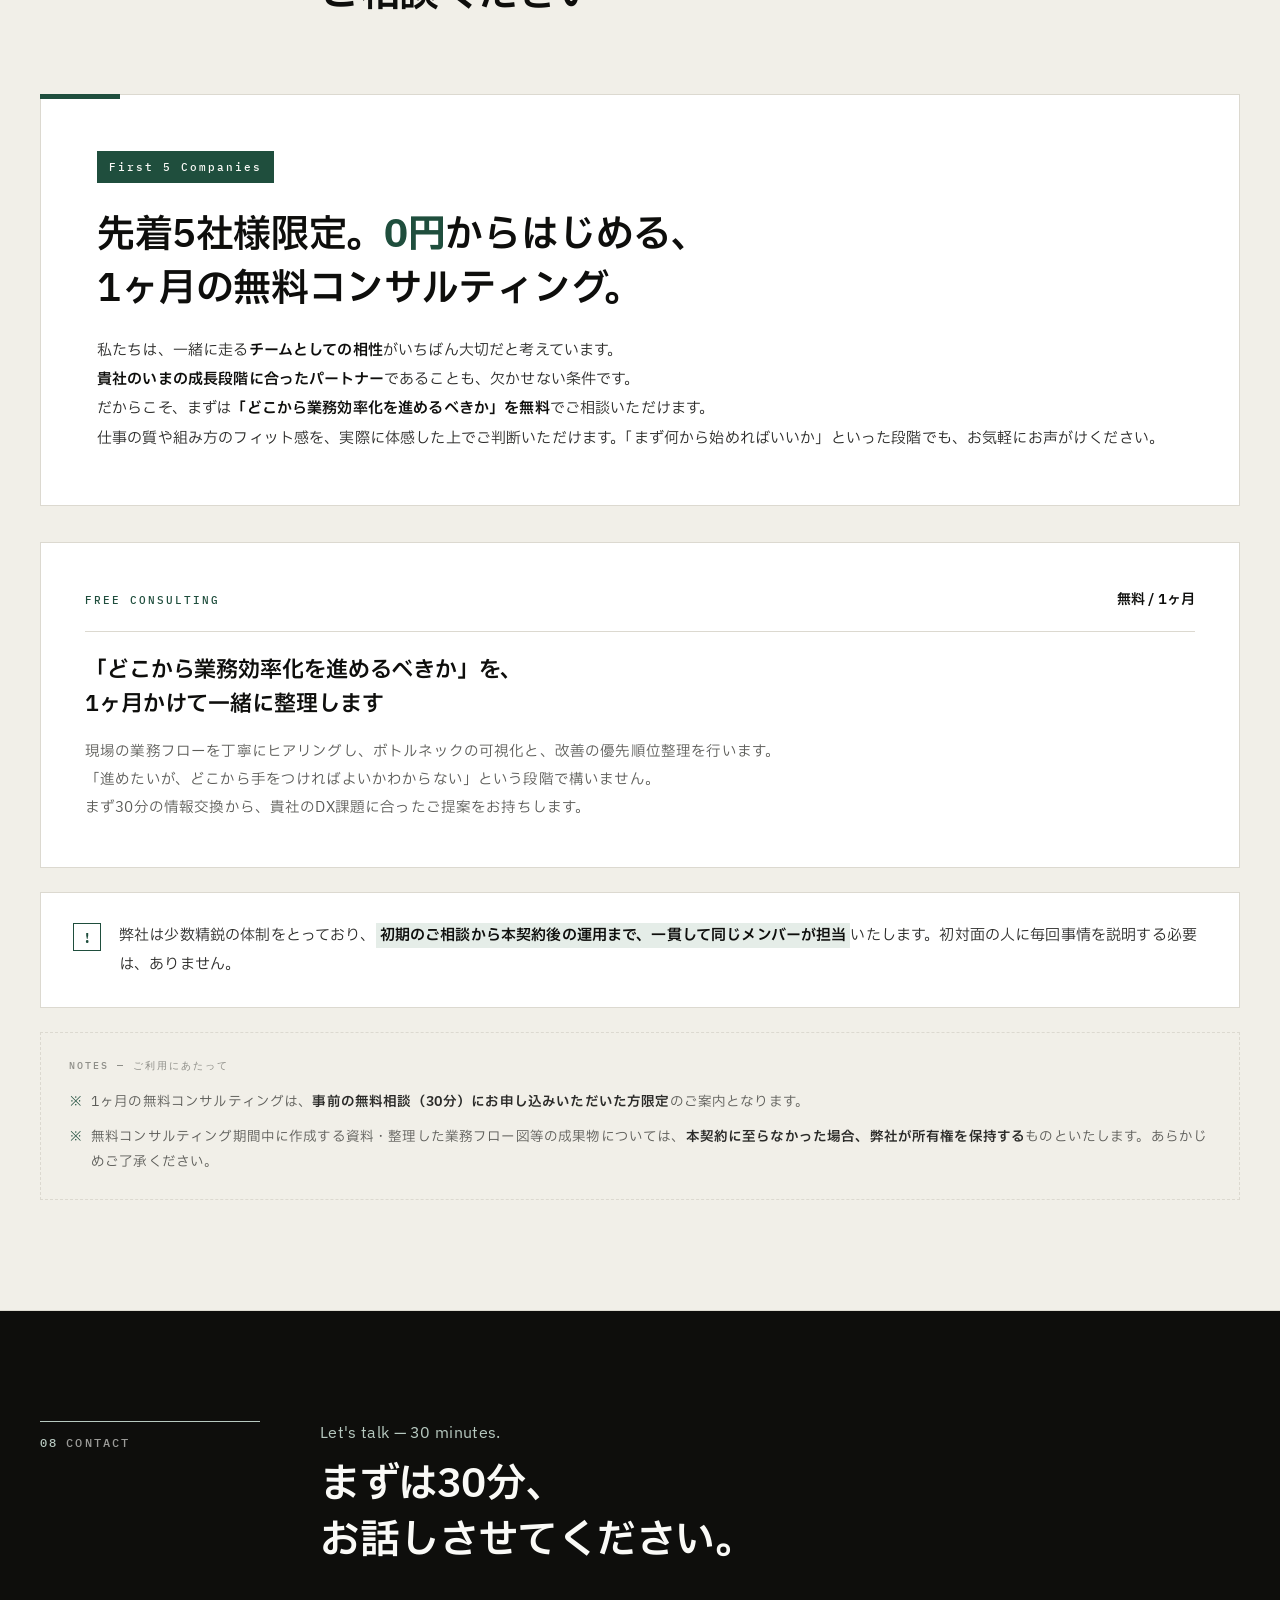
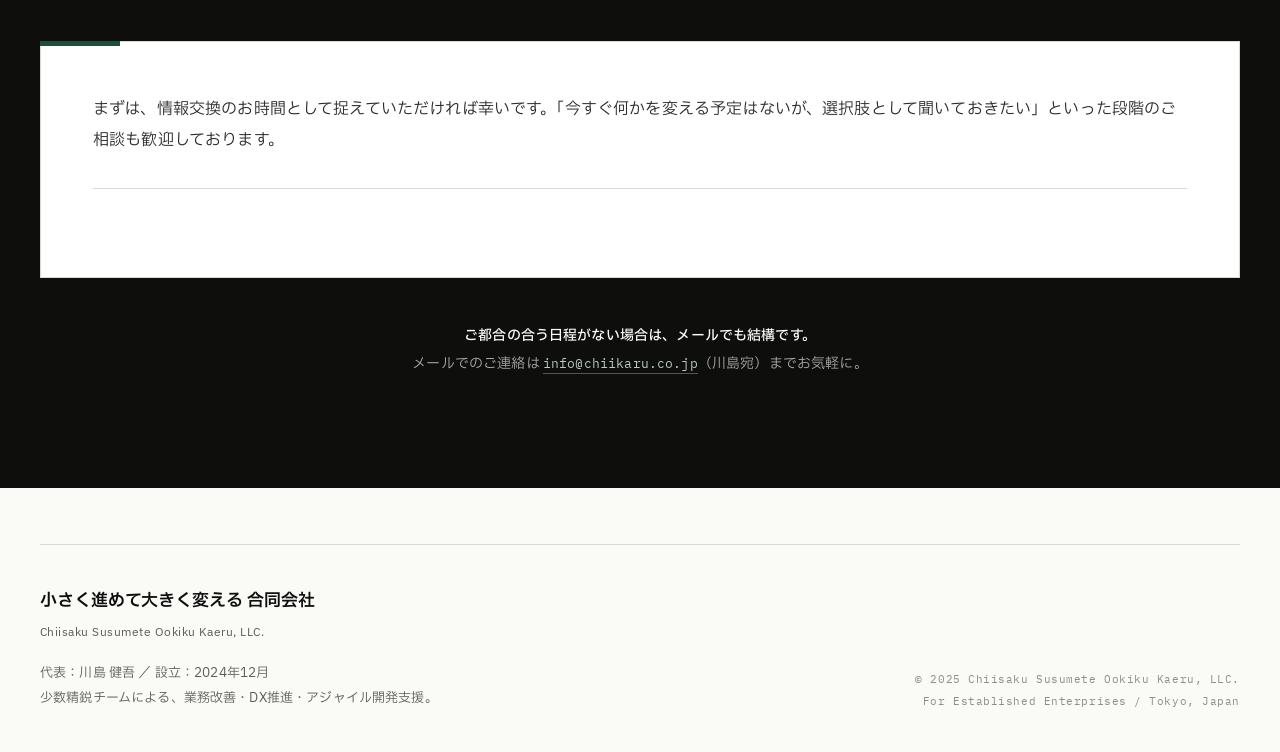
==== commit 37096674: "product・dx・engineer LPの問い合わせをformrunからTimeRex埋め込みに変更 Co-Authored-By: Claude Opus 5.5 <noreply@anthro" ====
--- a/lp/dx/index.html
+++ b/lp/dx/index.html
@@ -1654,17 +1654,17 @@
         まずは、情報交換のお時間として捉えていただければ幸いです。「今すぐ何かを変える予定はないが、選択肢として聞いておきたい」といった段階のご相談も歓迎しております。
       </p>
 
-      <script src="https://sdk.form.run/js/v2/embed.js"></script>
-      <div
-        class="formrun-embed"
-        data-formrun-form="@chiikaru-eYSDNYZ4nNcAF7R7b4KM"
-        data-formrun-redirect="true"
-      ></div>
+      <!-- Begin TimeRex Widget -->
+      <div id="timerex_calendar" data-url="https://timerex.net/s/k.fifty.1110_2dd1/72e79cc3"></div>
+      <script id="timerex_embed" src="https://asset.timerex.net/js/embed.js"></script>
+      <script type="text/javascript">
+        TimerexCalendar();
+      </script>
+      <!-- End TimeRex Widget -->
     </div>
 
     <div class="alt-contact">
-      <strong>フォーム以外でも結構です。</strong><br>
-      日程選択は <a href="https://timerex.net/s/k.fifty.1110_2dd1/72e79cc3/" target="_blank" rel="noopener">timerex.net</a> ／
+      <strong>ご都合の合う日程がない場合は、メールでも結構です。</strong><br>
       メールでのご連絡は <a href="mailto:info@chiikaru.co.jp">info@chiikaru.co.jp</a>（川島宛）までお気軽に。
     </div>
   </div>
